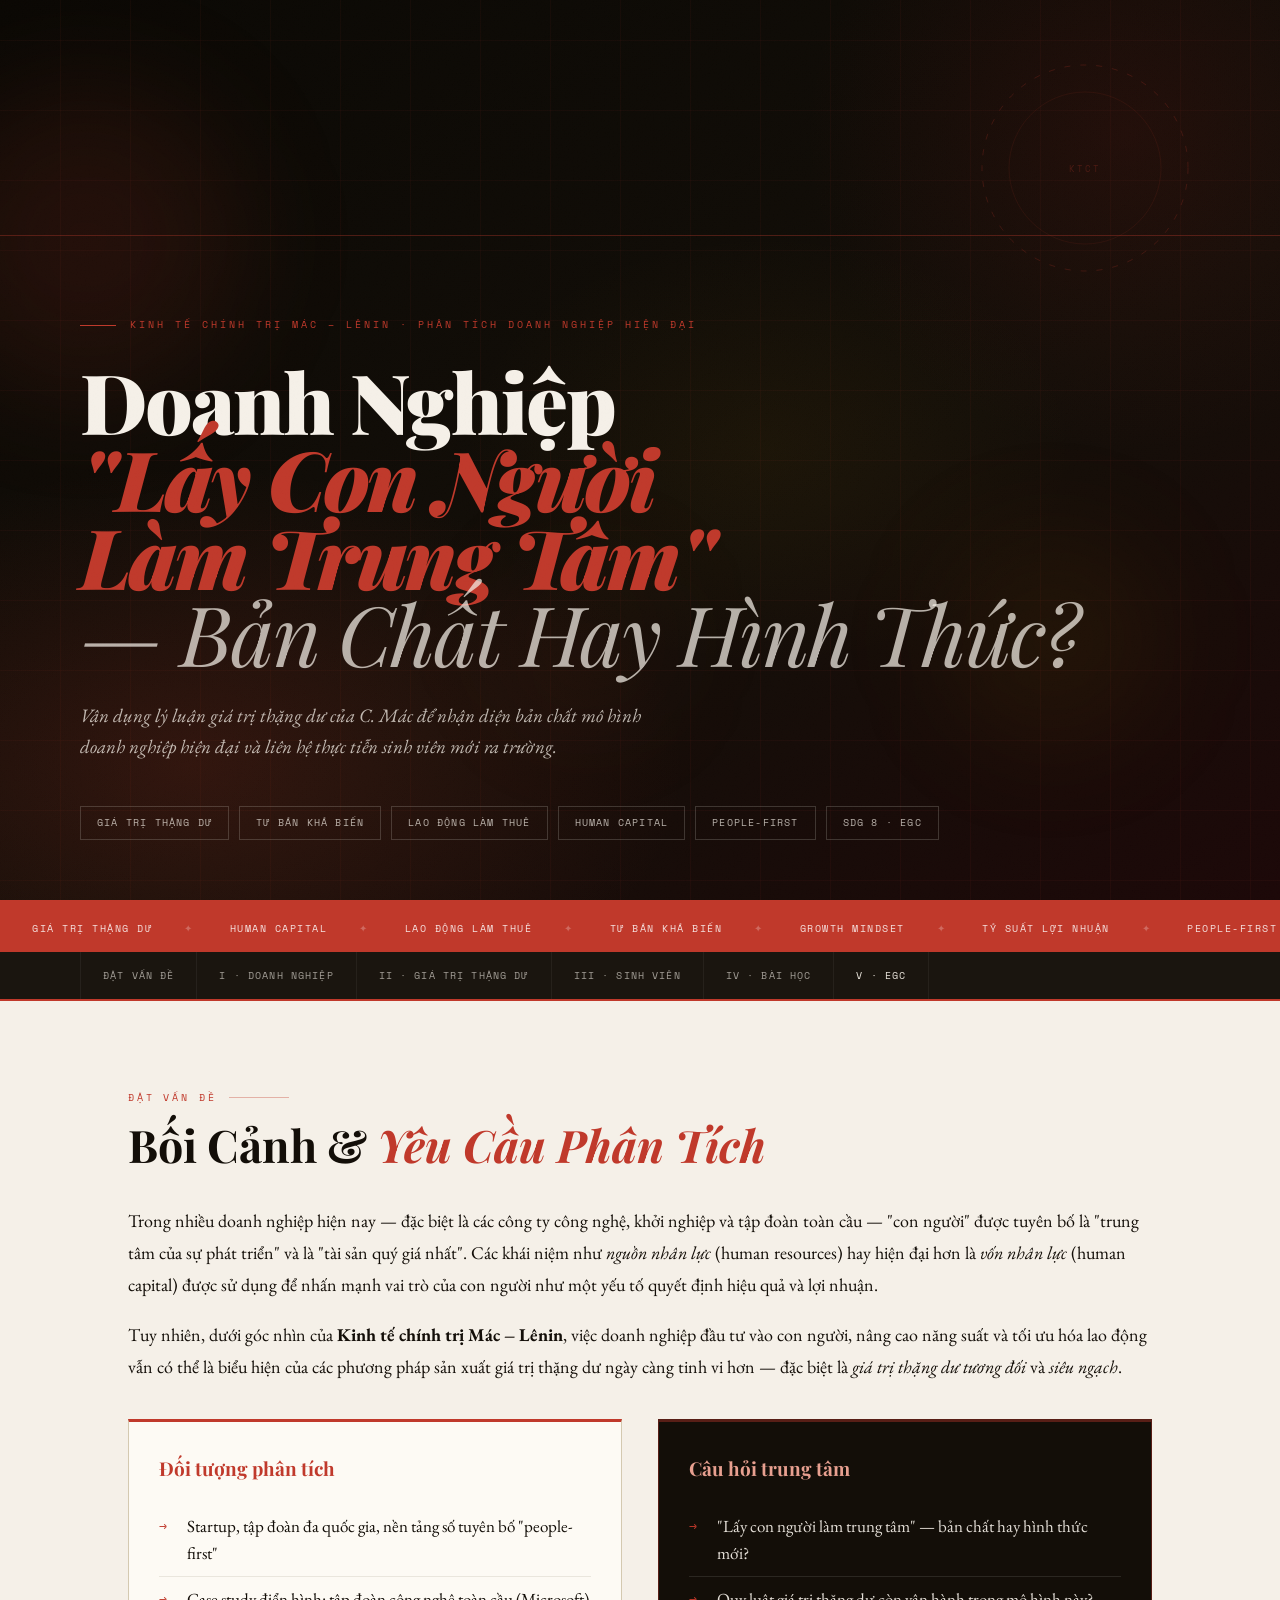
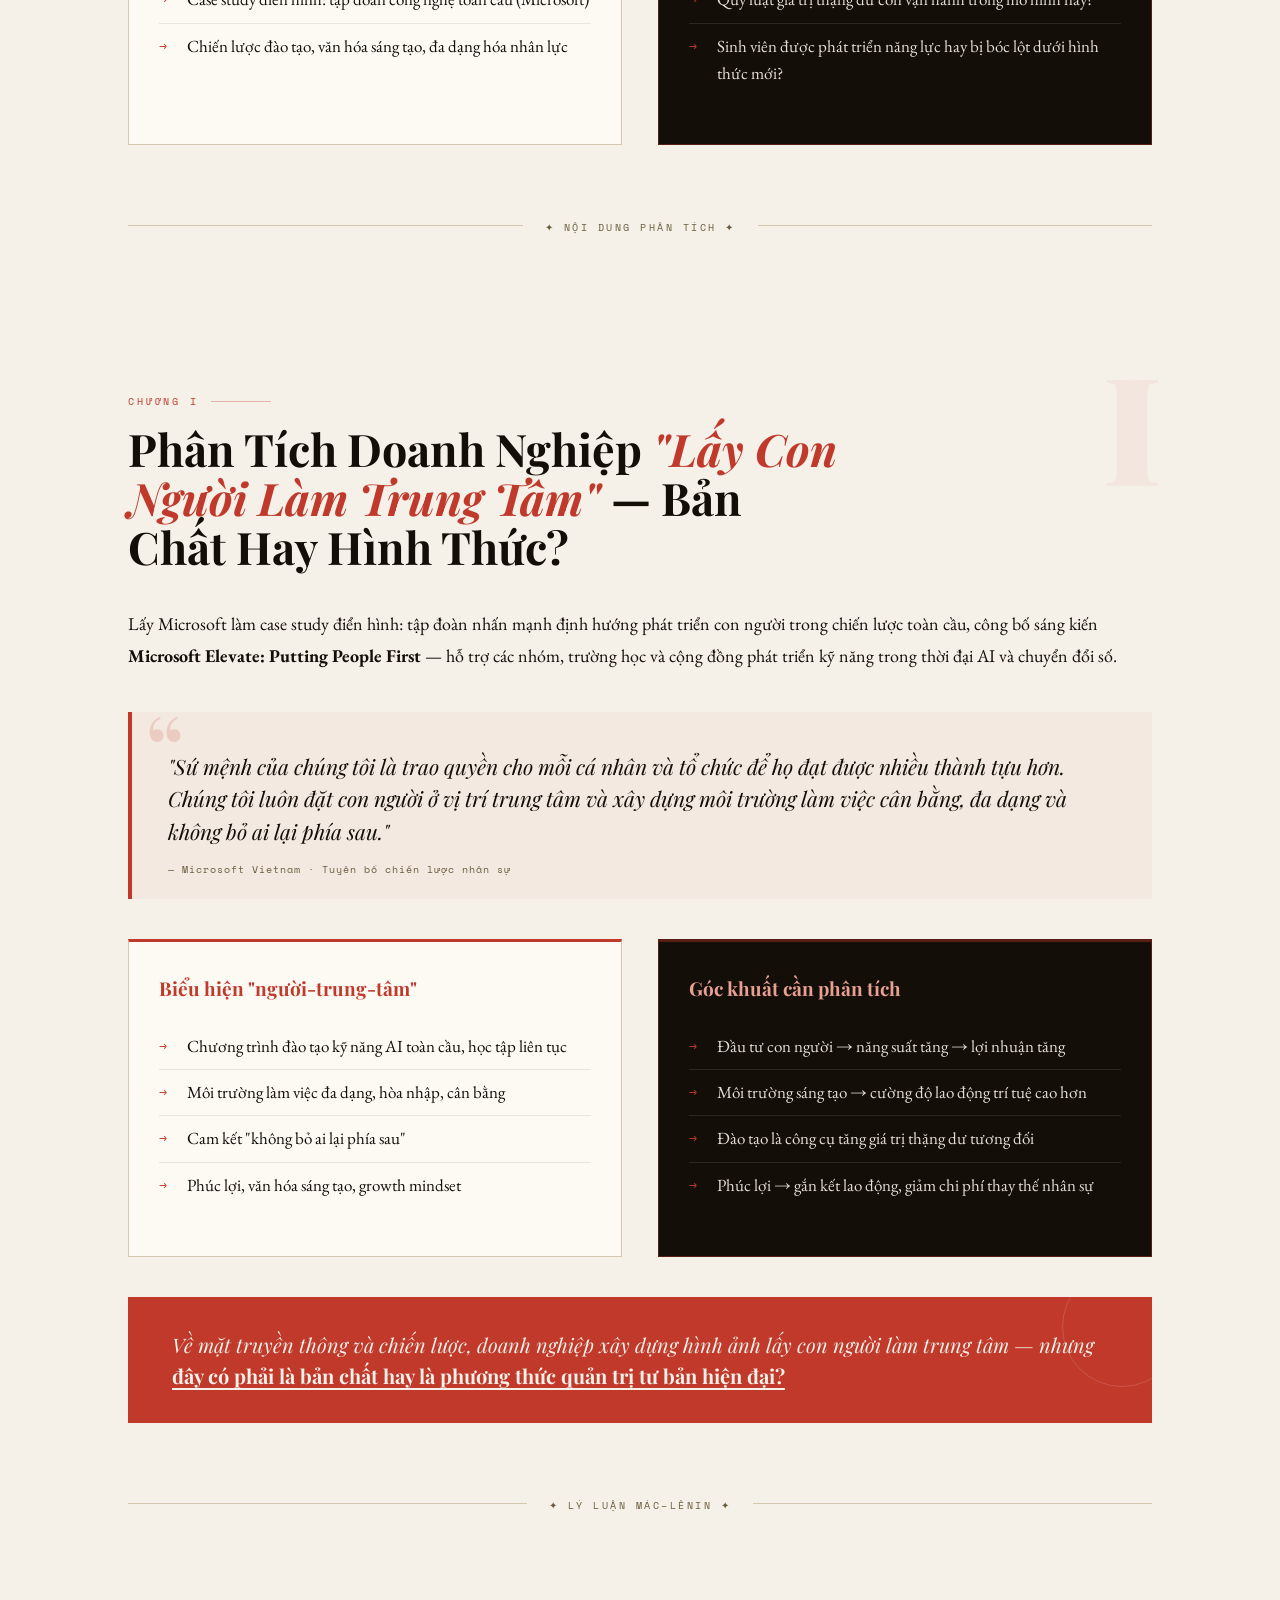
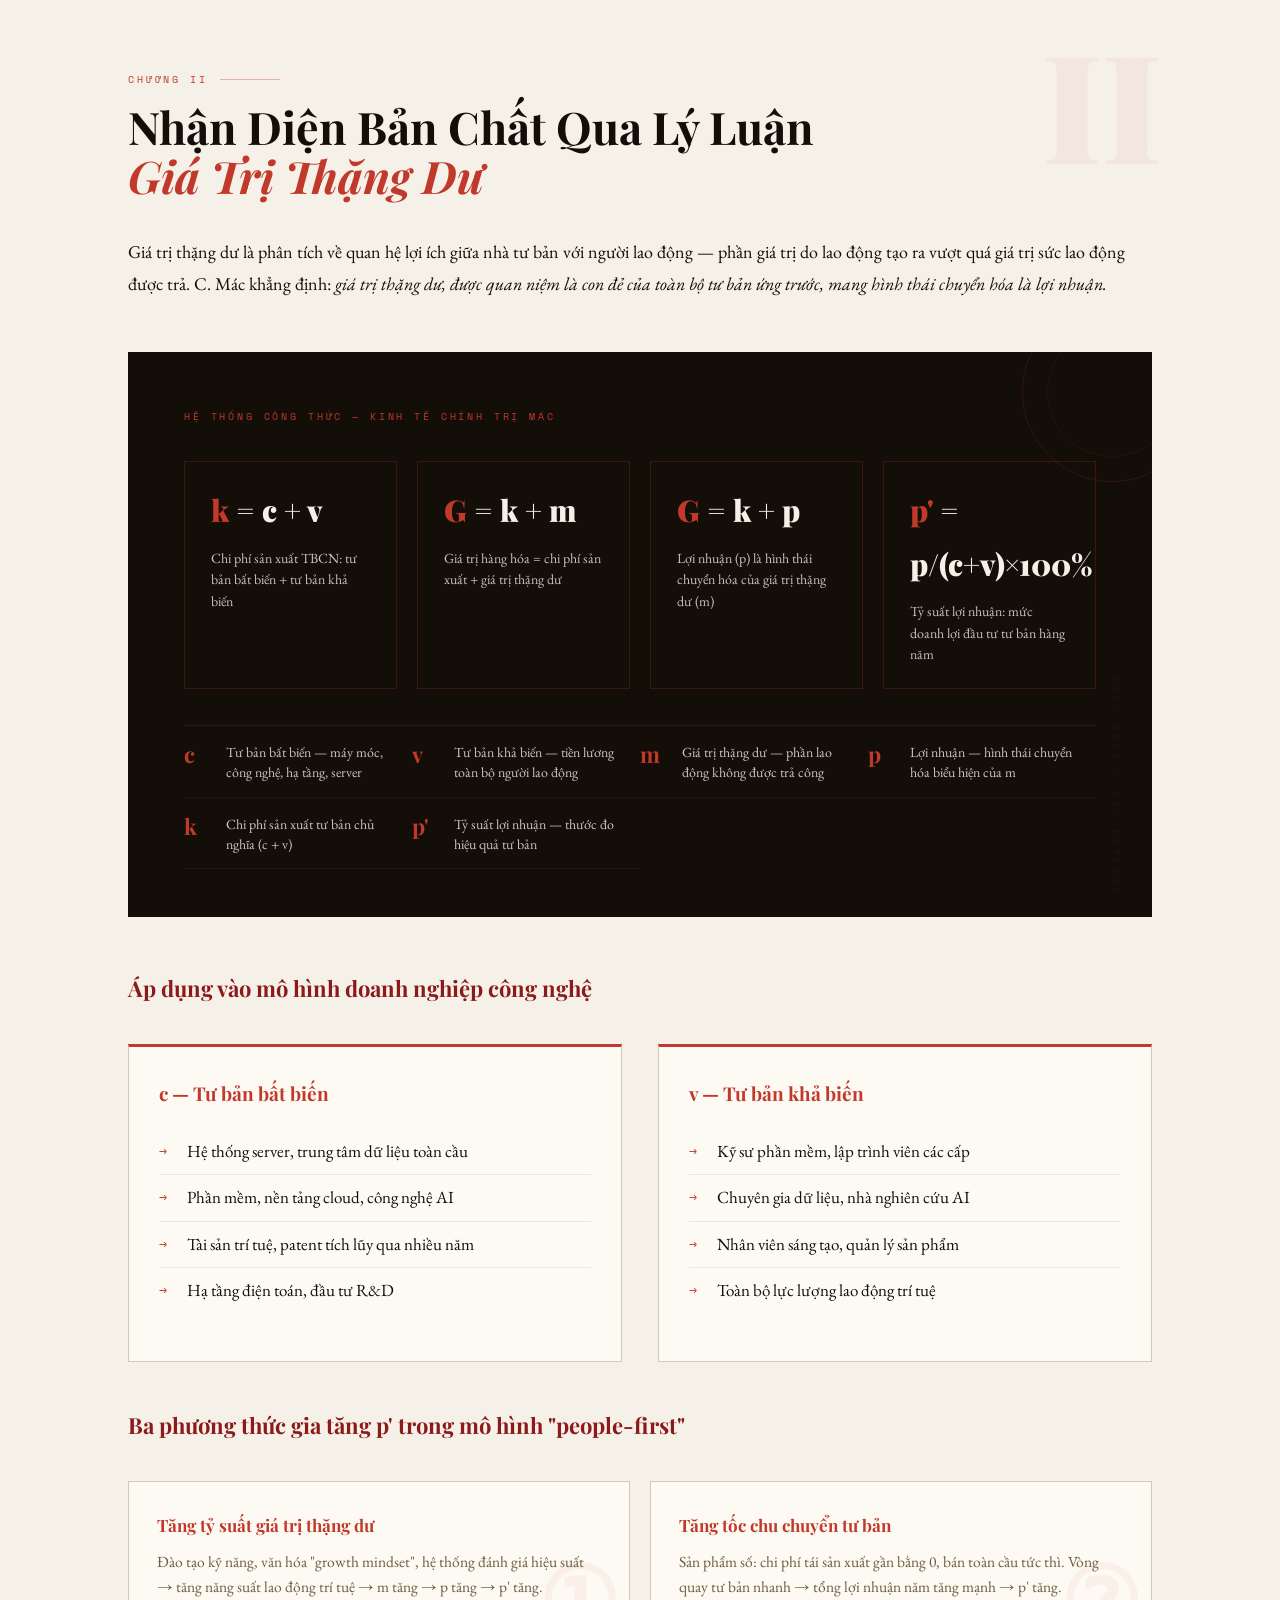
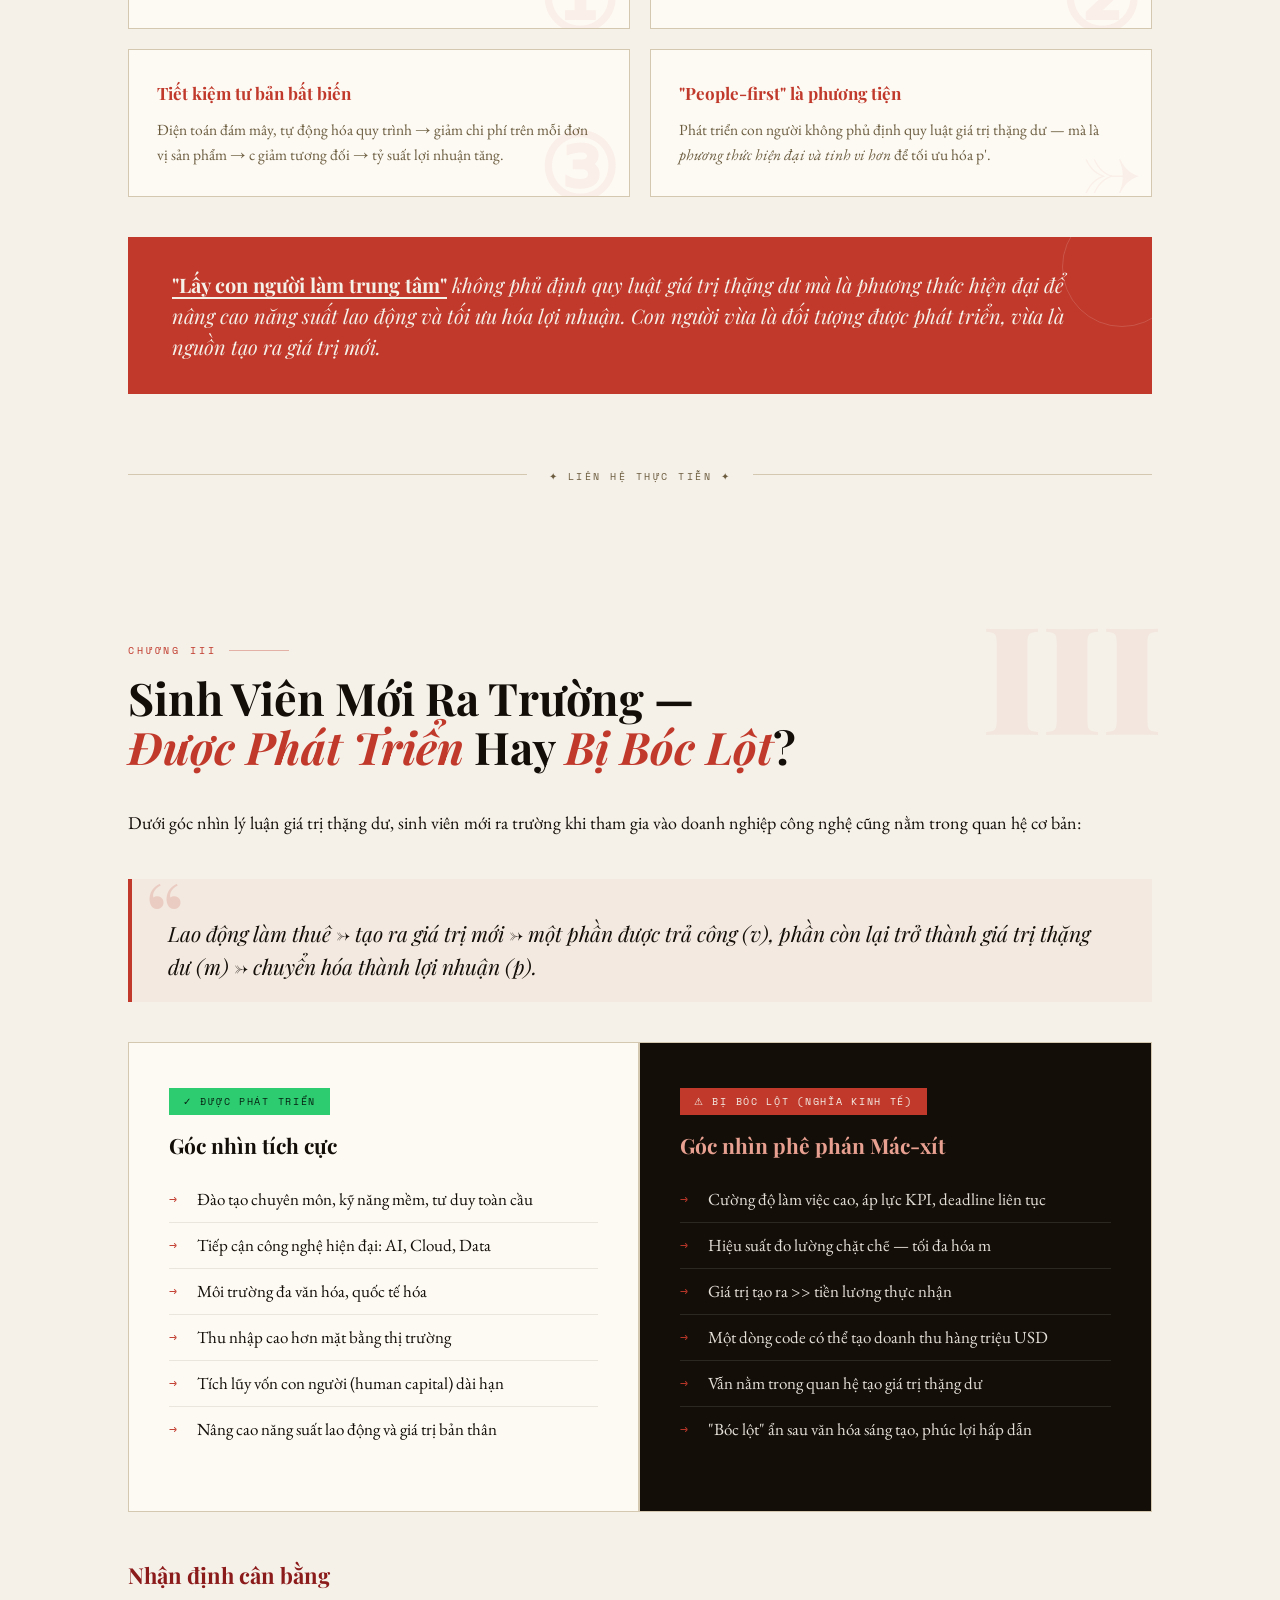
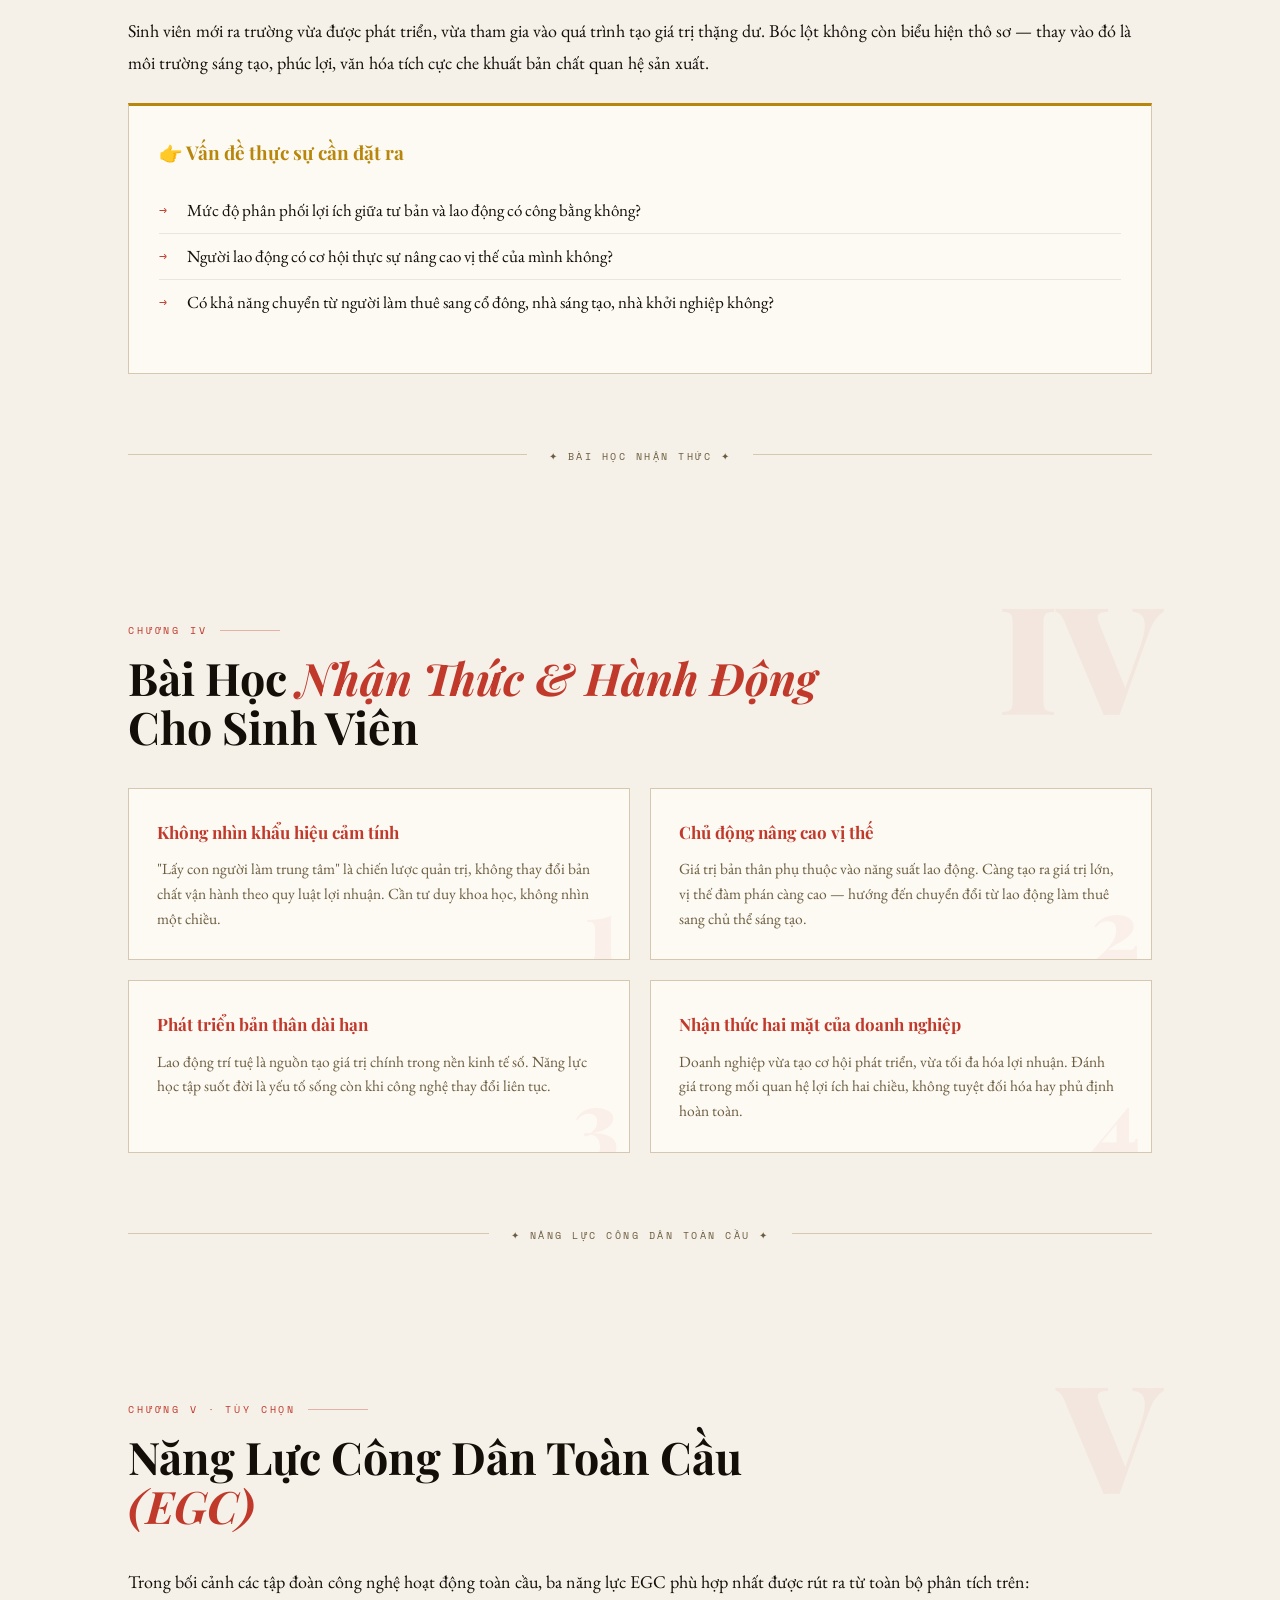
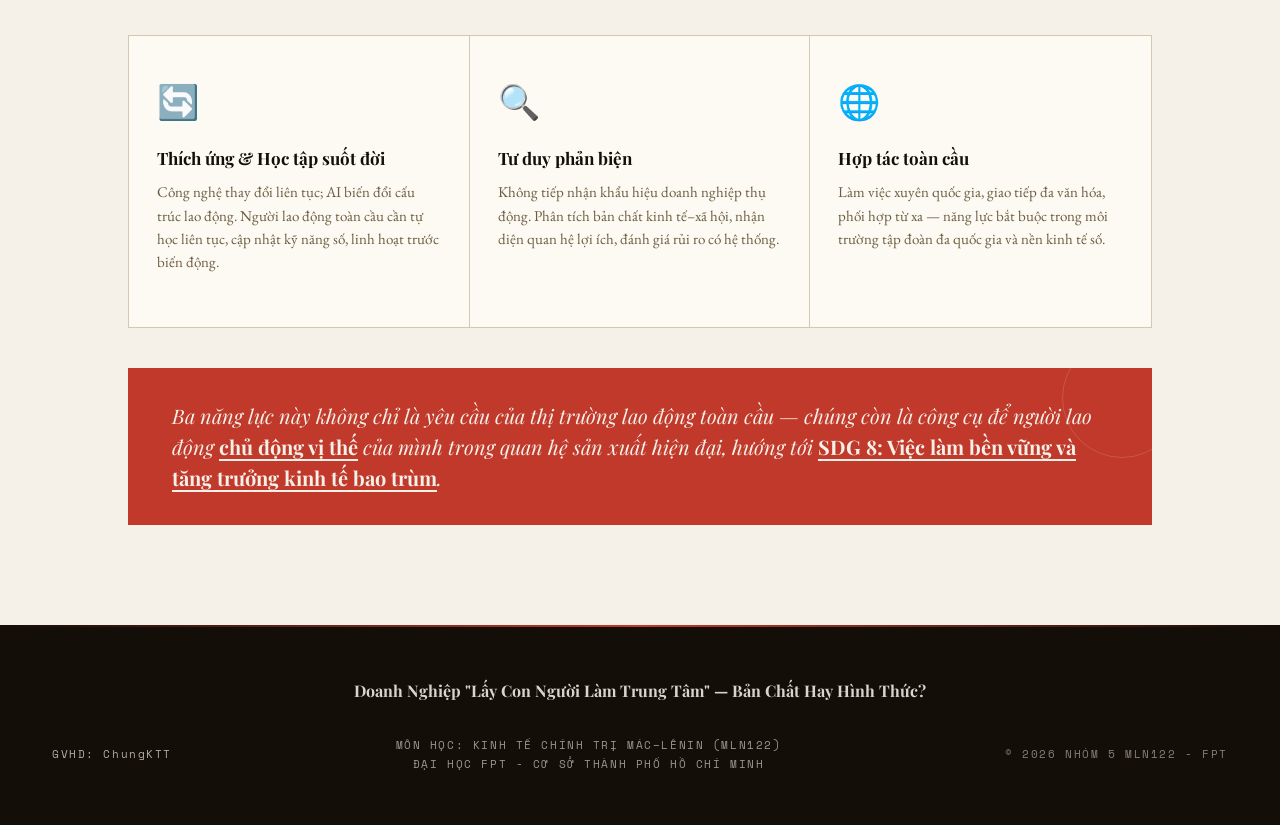
==== triet-hoc-ktct.html @ ab21f37e "Add files via upload" ====
﻿<!DOCTYPE html>
<html lang="vi">
<head>
<meta charset="UTF-8">
<meta name="viewport" content="width=device-width, initial-scale=1.0">
<title>Con Người Làm Trung Tâm — Kinh Tế Chính Trị Mác–Lênin</title>
<link href="https://fonts.googleapis.com/css2?family=Playfair+Display:ital,wght@0,400;0,700;0,900;1,400;1,700&family=EB+Garamond:ital,wght@0,400;0,500;0,600;1,400;1,500&family=Space+Mono:wght@400;700&display=swap" rel="stylesheet">
<link rel="stylesheet" href="triet-hoc-ktct.css">

</head>
<body>

<!-- HERO -->
<header class="hero">
  <div class="hero-bg"></div>
  <div class="hero-grid"></div>
  <div class="orb orb-1"></div>
  <div class="orb orb-2"></div>
  <div class="orb orb-3"></div>
  <div class="hero-ring">
    <svg viewBox="0 0 210 210" fill="none">
      <circle cx="105" cy="105" r="103" stroke="rgba(192,57,43,0.22)" stroke-width="1" stroke-dasharray="6 10"/>
      <circle cx="105" cy="105" r="76" stroke="rgba(192,57,43,0.1)" stroke-width="1"/>
      <text x="105" y="109" text-anchor="middle" fill="rgba(192,57,43,0.28)" font-family="Space Mono" font-size="9" letter-spacing="2">KTCT</text>
    </svg>
  </div>

  <div class="hero-content">
    <div class="hero-label">Kinh Tế Chính Trị Mác – Lênin · Phân Tích Doanh Nghiệp Hiện Đại</div>
    <h1 class="hero-title">
      Doanh Nghiệp<br>
      <span class="acc">"Lấy Con Người</span><br>
      <span class="acc">Làm Trung Tâm"</span><br>
      <span class="thin">— Bản Chất Hay Hình Thức?</span>
    </h1>
    <p class="hero-sub">Vận dụng lý luận giá trị thặng dư của C. Mác để nhận diện bản chất mô hình doanh nghiệp hiện đại và liên hệ thực tiễn sinh viên mới ra trường.</p>
    <div class="hero-tags">
      <span class="tag">Giá trị thặng dư</span>
      <span class="tag">Tư bản khả biến</span>
      <span class="tag">Lao động làm thuê</span>
      <span class="tag">Human Capital</span>
      <span class="tag">People-First</span>
      <span class="tag">SDG 8 · EGC</span>
    </div>
  </div>

</header>

<!-- TICKER -->
<div class="ticker" aria-hidden="true">
  <div class="ticker-inner">
    <span>Giá trị thặng dư</span><span class="sep">✦</span>
    <span>Human Capital</span><span class="sep">✦</span>
    <span>Lao động làm thuê</span><span class="sep">✦</span>
    <span>Tư bản khả biến</span><span class="sep">✦</span>
    <span>Growth Mindset</span><span class="sep">✦</span>
    <span>Tỷ suất lợi nhuận</span><span class="sep">✦</span>
    <span>People-First</span><span class="sep">✦</span>
    <span>Năng suất lao động</span><span class="sep">✦</span>
    <span>Giá trị thặng dư</span><span class="sep">✦</span>
    <span>Human Capital</span><span class="sep">✦</span>
    <span>Lao động làm thuê</span><span class="sep">✦</span>
    <span>Tư bản khả biến</span><span class="sep">✦</span>
    <span>Growth Mindset</span><span class="sep">✦</span>
    <span>Tỷ suất lợi nhuận</span><span class="sep">✦</span>
    <span>People-First</span><span class="sep">✦</span>
    <span>Năng suất lao động</span><span class="sep">✦</span>
  </div>
</div>

<!-- NAV -->
<nav class="nav">
  <a href="#intro">Đặt vấn đề</a>
  <a href="#ch1">I · Doanh nghiệp</a>
  <a href="#ch2">II · Giá trị thặng dư</a>
  <a href="#ch3">III · Sinh viên</a>
  <a href="#ch4">IV · Bài học</a>
  <a href="#ch5">V · EGC</a>
</nav>

<!-- BODY -->
<main class="page">

  <!-- ĐẶT VẤN ĐỀ -->
  <section class="chapter reveal" id="intro">
    <div class="ch-label">Đặt vấn đề</div>
    <h2 class="ch-title">Bối Cảnh & <em>Yêu Cầu Phân Tích</em></h2>

    <p>Trong nhiều doanh nghiệp hiện nay — đặc biệt là các công ty công nghệ, khởi nghiệp và tập đoàn toàn cầu — "con người" được tuyên bố là "trung tâm của sự phát triển" và là "tài sản quý giá nhất". Các khái niệm như <em>nguồn nhân lực</em> (human resources) hay hiện đại hơn là <em>vốn nhân lực</em> (human capital) được sử dụng để nhấn mạnh vai trò của con người như một yếu tố quyết định hiệu quả và lợi nhuận.</p>

    <p>Tuy nhiên, dưới góc nhìn của <strong>Kinh tế chính trị Mác – Lênin</strong>, việc doanh nghiệp đầu tư vào con người, nâng cao năng suất và tối ưu hóa lao động vẫn có thể là biểu hiện của các phương pháp sản xuất giá trị thặng dư ngày càng tinh vi hơn — đặc biệt là <em>giá trị thặng dư tương đối</em> và <em>siêu ngạch</em>.</p>

    <div class="two-col stagger reveal">
      <div class="card">
        <div class="card-title">Đối tượng phân tích</div>
        <ul class="sl">
          <li>Startup, tập đoàn đa quốc gia, nền tảng số tuyên bố "people-first"</li>
          <li>Case study điển hình: tập đoàn công nghệ toàn cầu (Microsoft)</li>
          <li>Chiến lược đào tạo, văn hóa sáng tạo, đa dạng hóa nhân lực</li>
        </ul>
      </div>
      <div class="card dark">
        <div class="card-title">Câu hỏi trung tâm</div>
        <ul class="sl">
          <li>"Lấy con người làm trung tâm" — bản chất hay hình thức mới?</li>
          <li>Quy luật giá trị thặng dư còn vận hành trong mô hình này?</li>
          <li>Sinh viên được phát triển năng lực hay bị bóc lột dưới hình thức mới?</li>
        </ul>
      </div>
    </div>
  </section>

  <div class="div reveal"><span>✦ NỘI DUNG PHÂN TÍCH ✦</span></div>

  <!-- CH I -->
  <section class="chapter reveal" id="ch1">
    <div class="ch-num">I</div>
    <div class="ch-label">Chương I</div>
    <h2 class="ch-title">Phân Tích Doanh Nghiệp <em>"Lấy Con Người Làm Trung Tâm"</em> — Bản Chất Hay Hình Thức?</h2>

    <p>Lấy Microsoft làm case study điển hình: tập đoàn nhấn mạnh định hướng phát triển con người trong chiến lược toàn cầu, công bố sáng kiến <strong>Microsoft Elevate: Putting People First</strong> — hỗ trợ các nhóm, trường học và cộng đồng phát triển kỹ năng trong thời đại AI và chuyển đổi số.</p>

    <div class="pq reveal">
      <p>"Sứ mệnh của chúng tôi là trao quyền cho mỗi cá nhân và tổ chức để họ đạt được nhiều thành tựu hơn. Chúng tôi luôn đặt con người ở vị trí trung tâm và xây dựng môi trường làm việc cân bằng, đa dạng và không bỏ ai lại phía sau."</p>
      <cite>— Microsoft Vietnam · Tuyên bố chiến lược nhân sự</cite>
    </div>

    <div class="two-col stagger reveal">
      <div class="card">
        <div class="card-title">Biểu hiện "người-trung-tâm"</div>
        <ul class="sl">
          <li>Chương trình đào tạo kỹ năng AI toàn cầu, học tập liên tục</li>
          <li>Môi trường làm việc đa dạng, hòa nhập, cân bằng</li>
          <li>Cam kết "không bỏ ai lại phía sau"</li>
          <li>Phúc lợi, văn hóa sáng tạo, growth mindset</li>
        </ul>
      </div>
      <div class="card dark">
        <div class="card-title">Góc khuất cần phân tích</div>
        <ul class="sl">
          <li>Đầu tư con người → năng suất tăng → lợi nhuận tăng</li>
          <li>Môi trường sáng tạo → cường độ lao động trí tuệ cao hơn</li>
          <li>Đào tạo là công cụ tăng giá trị thặng dư tương đối</li>
          <li>Phúc lợi → gắn kết lao động, giảm chi phí thay thế nhân sự</li>
        </ul>
      </div>
    </div>

    <div class="hl reveal">
      <p>Về mặt truyền thông và chiến lược, doanh nghiệp xây dựng hình ảnh lấy con người làm trung tâm — nhưng <strong>đây có phải là bản chất hay là phương thức quản trị tư bản hiện đại?</strong></p>
    </div>
  </section>

  <div class="div reveal"><span>✦ LÝ LUẬN MÁC–LÊNIN ✦</span></div>

  <!-- CH II -->
  <section class="chapter reveal" id="ch2">
    <div class="ch-num">II</div>
    <div class="ch-label">Chương II</div>
    <h2 class="ch-title">Nhận Diện Bản Chất Qua Lý Luận <em>Giá Trị Thặng Dư</em></h2>

    <p>Giá trị thặng dư là phân tích về quan hệ lợi ích giữa nhà tư bản với người lao động — phần giá trị do lao động tạo ra vượt quá giá trị sức lao động được trả. C. Mác khẳng định: <em>giá trị thặng dư, được quan niệm là con đẻ của toàn bộ tư bản ứng trước, mang hình thái chuyển hóa là lợi nhuận.</em></p>

    <div class="fz reveal">
      <div class="fz-wm">Karl Marx · Das Kapital</div>
      <div class="fz-lbl">Hệ thống công thức — Kinh tế chính trị Mác</div>
      <div class="fz-grid stagger">
        <div class="fc"><div class="fc-eq"><span>k</span> = c + v</div><div class="fc-desc">Chi phí sản xuất TBCN: tư bản bất biến + tư bản khả biến</div></div>
        <div class="fc"><div class="fc-eq"><span>G</span> = k + m</div><div class="fc-desc">Giá trị hàng hóa = chi phí sản xuất + giá trị thặng dư</div></div>
        <div class="fc"><div class="fc-eq"><span>G</span> = k + p</div><div class="fc-desc">Lợi nhuận (p) là hình thái chuyển hóa của giá trị thặng dư (m)</div></div>
        <div class="fc"><div class="fc-eq"><span>p'</span> = p/(c+v)×100%</div><div class="fc-desc">Tỷ suất lợi nhuận: mức doanh lợi đầu tư tư bản hàng năm</div></div>
      </div>
      <div class="fz-vars">
        <div class="fv"><span class="fv-s">c</span><span class="fv-t">Tư bản bất biến — máy móc, công nghệ, hạ tầng, server</span></div>
        <div class="fv"><span class="fv-s">v</span><span class="fv-t">Tư bản khả biến — tiền lương toàn bộ người lao động</span></div>
        <div class="fv"><span class="fv-s">m</span><span class="fv-t">Giá trị thặng dư — phần lao động không được trả công</span></div>
        <div class="fv"><span class="fv-s">p</span><span class="fv-t">Lợi nhuận — hình thái chuyển hóa biểu hiện của m</span></div>
        <div class="fv"><span class="fv-s">k</span><span class="fv-t">Chi phí sản xuất tư bản chủ nghĩa (c + v)</span></div>
        <div class="fv"><span class="fv-s">p'</span><span class="fv-t">Tỷ suất lợi nhuận — thước đo hiệu quả tư bản</span></div>
      </div>
    </div>

    <h3 class="sub3">Áp dụng vào mô hình doanh nghiệp công nghệ</h3>
    <div class="two-col stagger reveal">
      <div class="card">
        <div class="card-title">c — Tư bản bất biến</div>
        <ul class="sl">
          <li>Hệ thống server, trung tâm dữ liệu toàn cầu</li>
          <li>Phần mềm, nền tảng cloud, công nghệ AI</li>
          <li>Tài sản trí tuệ, patent tích lũy qua nhiều năm</li>
          <li>Hạ tầng điện toán, đầu tư R&D</li>
        </ul>
      </div>
      <div class="card">
        <div class="card-title">v — Tư bản khả biến</div>
        <ul class="sl">
          <li>Kỹ sư phần mềm, lập trình viên các cấp</li>
          <li>Chuyên gia dữ liệu, nhà nghiên cứu AI</li>
          <li>Nhân viên sáng tạo, quản lý sản phẩm</li>
          <li>Toàn bộ lực lượng lao động trí tuệ</li>
        </ul>
      </div>
    </div>

    <h3 class="sub3">Ba phương thức gia tăng p' trong mô hình "people-first"</h3>
    <div class="cg stagger reveal">
      <div class="cc" data-n="①">
        <h4>Tăng tỷ suất giá trị thặng dư</h4>
        <p>Đào tạo kỹ năng, văn hóa "growth mindset", hệ thống đánh giá hiệu suất → tăng năng suất lao động trí tuệ → m tăng → p tăng → p' tăng.</p>
      </div>
      <div class="cc" data-n="②">
        <h4>Tăng tốc chu chuyển tư bản</h4>
        <p>Sản phẩm số: chi phí tái sản xuất gần bằng 0, bán toàn cầu tức thì. Vòng quay tư bản nhanh → tổng lợi nhuận năm tăng mạnh → p' tăng.</p>
      </div>
      <div class="cc" data-n="③">
        <h4>Tiết kiệm tư bản bất biến</h4>
        <p>Điện toán đám mây, tự động hóa quy trình → giảm chi phí trên mỗi đơn vị sản phẩm → c giảm tương đối → tỷ suất lợi nhuận tăng.</p>
      </div>
      <div class="cc" data-n="→">
        <h4>"People-first" là phương tiện</h4>
        <p>Phát triển con người không phủ định quy luật giá trị thặng dư — mà là <em>phương thức hiện đại và tinh vi hơn</em> để tối ưu hóa p'.</p>
      </div>
    </div>

    <div class="hl reveal">
      <p><strong>"Lấy con người làm trung tâm"</strong> không phủ định quy luật giá trị thặng dư mà là phương thức hiện đại để nâng cao năng suất lao động và tối ưu hóa lợi nhuận. Con người vừa là đối tượng được phát triển, vừa là nguồn tạo ra giá trị mới.</p>
    </div>
  </section>

  <div class="div reveal"><span>✦ LIÊN HỆ THỰC TIỄN ✦</span></div>

  <!-- CH III -->
  <section class="chapter reveal" id="ch3">
    <div class="ch-num">III</div>
    <div class="ch-label">Chương III</div>
    <h2 class="ch-title">Sinh Viên Mới Ra Trường —<br><em>Được Phát Triển</em> Hay <em>Bị Bóc Lột</em>?</h2>

    <p>Dưới góc nhìn lý luận giá trị thặng dư, sinh viên mới ra trường khi tham gia vào doanh nghiệp công nghệ cũng nằm trong quan hệ cơ bản:</p>

    <div class="pq reveal">
      <p>Lao động làm thuê → tạo ra giá trị mới → một phần được trả công (v), phần còn lại trở thành giá trị thặng dư (m) → chuyển hóa thành lợi nhuận (p).</p>
    </div>

    <div class="vs reveal">
      <div class="vs-s pos">
        <span class="vs-tag">✓ Được phát triển</span>
        <h3>Góc nhìn tích cực</h3>
        <ul class="sl">
          <li>Đào tạo chuyên môn, kỹ năng mềm, tư duy toàn cầu</li>
          <li>Tiếp cận công nghệ hiện đại: AI, Cloud, Data</li>
          <li>Môi trường đa văn hóa, quốc tế hóa</li>
          <li>Thu nhập cao hơn mặt bằng thị trường</li>
          <li>Tích lũy vốn con người (human capital) dài hạn</li>
          <li>Nâng cao năng suất lao động và giá trị bản thân</li>
        </ul>
      </div>
      <div class="vs-s neg">
        <span class="vs-tag">⚠ Bị bóc lột (nghĩa kinh tế)</span>
        <h3>Góc nhìn phê phán Mác-xít</h3>
        <ul class="sl">
          <li>Cường độ làm việc cao, áp lực KPI, deadline liên tục</li>
          <li>Hiệu suất đo lường chặt chẽ — tối đa hóa m</li>
          <li>Giá trị tạo ra >> tiền lương thực nhận</li>
          <li>Một dòng code có thể tạo doanh thu hàng triệu USD</li>
          <li>Vẫn nằm trong quan hệ tạo giá trị thặng dư</li>
          <li>"Bóc lột" ẩn sau văn hóa sáng tạo, phúc lợi hấp dẫn</li>
        </ul>
      </div>
    </div>

    <h3 class="sub3">Nhận định cân bằng</h3>
    <p>Sinh viên mới ra trường vừa được phát triển, vừa tham gia vào quá trình tạo giá trị thặng dư. Bóc lột không còn biểu hiện thô sơ — thay vào đó là môi trường sáng tạo, phúc lợi, văn hóa tích cực che khuất bản chất quan hệ sản xuất.</p>

    <div class="card reveal" style="border-top-color:var(--gold); margin-top:24px">
      <div class="card-title" style="color:var(--gold)">👉 Vấn đề thực sự cần đặt ra</div>
      <ul class="sl">
        <li>Mức độ phân phối lợi ích giữa tư bản và lao động có công bằng không?</li>
        <li>Người lao động có cơ hội thực sự nâng cao vị thế của mình không?</li>
        <li>Có khả năng chuyển từ người làm thuê sang cổ đông, nhà sáng tạo, nhà khởi nghiệp không?</li>
      </ul>
    </div>
  </section>

  <div class="div reveal"><span>✦ BÀI HỌC NHẬN THỨC ✦</span></div>

  <!-- CH IV -->
  <section class="chapter reveal" id="ch4">
    <div class="ch-num">IV</div>
    <div class="ch-label">Chương IV</div>
    <h2 class="ch-title">Bài Học <em>Nhận Thức & Hành Động</em> Cho Sinh Viên</h2>

    <div class="cg stagger reveal">
      <div class="cc" data-n="1">
        <h4>Không nhìn khẩu hiệu cảm tính</h4>
        <p>"Lấy con người làm trung tâm" là chiến lược quản trị, không thay đổi bản chất vận hành theo quy luật lợi nhuận. Cần tư duy khoa học, không nhìn một chiều.</p>
      </div>
      <div class="cc" data-n="2">
        <h4>Chủ động nâng cao vị thế</h4>
        <p>Giá trị bản thân phụ thuộc vào năng suất lao động. Càng tạo ra giá trị lớn, vị thế đàm phán càng cao — hướng đến chuyển đổi từ lao động làm thuê sang chủ thể sáng tạo.</p>
      </div>
      <div class="cc" data-n="3">
        <h4>Phát triển bản thân dài hạn</h4>
        <p>Lao động trí tuệ là nguồn tạo giá trị chính trong nền kinh tế số. Năng lực học tập suốt đời là yếu tố sống còn khi công nghệ thay đổi liên tục.</p>
      </div>
      <div class="cc" data-n="4">
        <h4>Nhận thức hai mặt của doanh nghiệp</h4>
        <p>Doanh nghiệp vừa tạo cơ hội phát triển, vừa tối đa hóa lợi nhuận. Đánh giá trong mối quan hệ lợi ích hai chiều, không tuyệt đối hóa hay phủ định hoàn toàn.</p>
      </div>
    </div>
  </section>

  <div class="div reveal"><span>✦ NĂNG LỰC CÔNG DÂN TOÀN CẦU ✦</span></div>

  <!-- CH V -->
  <section class="chapter reveal" id="ch5">
    <div class="ch-num">V</div>
    <div class="ch-label">Chương V · Tùy chọn</div>
    <h2 class="ch-title">Năng Lực Công Dân Toàn Cầu <em>(EGC)</em></h2>

    <p>Trong bối cảnh các tập đoàn công nghệ hoạt động toàn cầu, ba năng lực EGC phù hợp nhất được rút ra từ toàn bộ phân tích trên:</p>

    <div class="cr stagger reveal">
      <div class="ci">
        <span class="ci-icon">🔄</span>
        <div class="ci-title">Thích ứng &amp; Học tập suốt đời</div>
        <p class="ci-body">Công nghệ thay đổi liên tục; AI biến đổi cấu trúc lao động. Người lao động toàn cầu cần tự học liên tục, cập nhật kỹ năng số, linh hoạt trước biến động.</p>
      </div>
      <div class="ci">
        <span class="ci-icon">🔍</span>
        <div class="ci-title">Tư duy phản biện</div>
        <p class="ci-body">Không tiếp nhận khẩu hiệu doanh nghiệp thụ động. Phân tích bản chất kinh tế–xã hội, nhận diện quan hệ lợi ích, đánh giá rủi ro có hệ thống.</p>
      </div>
      <div class="ci">
        <span class="ci-icon">🌐</span>
        <div class="ci-title">Hợp tác toàn cầu</div>
        <p class="ci-body">Làm việc xuyên quốc gia, giao tiếp đa văn hóa, phối hợp từ xa — năng lực bắt buộc trong môi trường tập đoàn đa quốc gia và nền kinh tế số.</p>
      </div>
    </div>

    <div class="hl reveal">
      <p>Ba năng lực này không chỉ là yêu cầu của thị trường lao động toàn cầu — chúng còn là công cụ để người lao động <strong>chủ động vị thế</strong> của mình trong quan hệ sản xuất hiện đại, hướng tới <strong>SDG 8: Việc làm bền vững và tăng trưởng kinh tế bao trùm</strong>.</p>
    </div>
  </section>

</main>

<footer>
  <strong>Doanh Nghiệp "Lấy Con Người Làm Trung Tâm" — Bản Chất Hay Hình Thức?</strong>
  <div class="footer-copyright">
    <div class="instructor">
      GVHD: ChungKTT</div>
    <div class="course">
      MÔN HỌC: KINH TẾ CHÍNH TRỊ MÁC–LÊNIN (MLN122)<br>
      ĐẠI HỌC FPT - CƠ SỞ THÀNH PHỐ HỒ CHÍ MINH
    </div>
    <div class="copyright">© 2026 NHÓM 5 MLN122 - FPT</div>
  </div>
</footer>

<script src="triet-hoc-ktct.js"></script>
</body>
</html>
---- triet-hoc-ktct.css ----
:root {
  --red: #C0392B;
  --dark-red: #8B1A1A;
  --black: #130E08;
  --cream: #F5F0E8;
  --warm-white: #FDFAF4;
  --gold: #B8860B;
  --mid: #6B5C3E;
  --light-mid: #D4C9B0;
}

*, *::before, *::after { box-sizing: border-box; margin: 0; padding: 0; }
html { scroll-behavior: smooth; }

body {
  background: var(--cream);
  color: var(--black);
  font-family: 'EB Garamond', Georgia, serif;
  font-size: 18px;
  line-height: 1.78;
  overflow-x: hidden;
}

body::after {
  content: '';
  position: fixed; inset: 0;
  pointer-events: none; z-index: 9998;
  background-image: url("data:image/svg+xml,%3Csvg xmlns='http://www.w3.org/2000/svg' width='300' height='300'%3E%3Cfilter id='n'%3E%3CfeTurbulence type='fractalNoise' baseFrequency='0.75' numOctaves='4' stitchTiles='stitch'/%3E%3C/filter%3E%3Crect width='300' height='300' filter='url(%23n)' opacity='0.03'/%3E%3C/svg%3E");
  opacity: 0.5;
}

/* ══ HERO ══ */
.hero {
  min-height: 100vh;
  background: var(--black);
  position: relative;
  overflow: hidden;
  display: flex;
  flex-direction: column;
  justify-content: flex-end;
}

.hero-bg {
  position: absolute; inset: 0;
  background:
    radial-gradient(ellipse 70% 60% at 15% 85%, rgba(192,57,43,0.18) 0%, transparent 55%),
    radial-gradient(ellipse 50% 70% at 88% 15%, rgba(139,26,26,0.14) 0%, transparent 50%),
    radial-gradient(ellipse 40% 40% at 60% 50%, rgba(184,134,11,0.06) 0%, transparent 60%),
    linear-gradient(150deg, #0A0804 0%, #130E08 60%, #1C0808 100%);
  animation: bgPulse 8s ease-in-out infinite alternate;
}
@keyframes bgPulse { 0%{opacity:1} 100%{opacity:0.85} }

.hero-grid {
  position: absolute;
  inset: -50%; width: 200%; height: 200%;
  background-image:
    linear-gradient(rgba(192,57,43,0.055) 1px, transparent 1px),
    linear-gradient(90deg, rgba(192,57,43,0.055) 1px, transparent 1px);
  background-size: 70px 70px;
  animation: gridDrift 22s linear infinite;
}
@keyframes gridDrift { 0%{transform:translate(0,0)} 100%{transform:translate(70px,70px)} }

.orb {
  position: absolute; border-radius: 50%;
  filter: blur(60px);
  animation: orbFloat linear infinite;
  pointer-events: none;
}
.orb-1 { width:300px;height:300px; background:rgba(192,57,43,0.12); top:10%;left:-5%; animation-duration:18s; }
.orb-2 { width:200px;height:200px; background:rgba(184,134,11,0.08); top:60%;right:10%; animation-duration:14s; animation-delay:-6s; }
.orb-3 { width:150px;height:150px; background:rgba(192,57,43,0.07); bottom:20%;left:40%; animation-duration:22s; animation-delay:-10s; }
@keyframes orbFloat {
  0%{transform:translateY(0)translateX(0)} 25%{transform:translateY(-30px)translateX(15px)}
  50%{transform:translateY(-10px)translateX(30px)} 75%{transform:translateY(-40px)translateX(10px)}
  100%{transform:translateY(0)translateX(0)}
}

.hero-ring {
  position: absolute; top: 7%; right: 7%;
  width: 210px; height: 210px; pointer-events: none;
}
.hero-ring svg { width:100%; height:100%; animation: ringRot 30s linear infinite; }
@keyframes ringRot { from{transform:rotate(0deg)} to{transform:rotate(360deg)} }

.hero-content {
  position: relative; z-index: 2;
  padding: 80px 80px 60px;
  border-top: 1px solid rgba(192,57,43,0.35);
}

.hero-label {
  font-family: 'Space Mono', monospace;
  font-size: 10px; letter-spacing: 0.3em; text-transform: uppercase;
  color: var(--red); margin-bottom: 28px;
  display: flex; align-items: center; gap: 14px;
  opacity: 0; animation: slideUp 0.7s ease forwards 0.3s;
}
.hero-label::before { content:''; width:36px; height:1px; background:var(--red); }

.hero-title {
  font-family: 'Playfair Display', serif;
  font-size: clamp(44px, 6.5vw, 90px);
  font-weight: 900; line-height: 0.93;
  letter-spacing: -0.025em; color: var(--cream);
  margin-bottom: 28px;
  opacity: 0; animation: slideUp 0.9s ease forwards 0.5s;
}
.hero-title .acc { color: var(--red); font-style: italic; }
.hero-title .thin { font-weight: 400; font-style: italic; color: rgba(245,240,232,0.72); }

.hero-sub {
  font-family: 'EB Garamond', serif; font-size: 19px; font-style: italic;
  color: rgba(245,240,232,0.75); max-width: 580px; line-height: 1.65; margin-bottom: 44px;
  opacity: 0; animation: slideUp 0.9s ease forwards 0.7s;
}

.hero-tags {
  display: flex; flex-wrap: wrap; gap: 10px;
  opacity: 0; animation: slideUp 0.9s ease forwards 0.9s;
}
.tag {
  font-family: 'Space Mono', monospace; font-size: 10px; letter-spacing: 0.12em;
  text-transform: uppercase; color: rgba(245,240,232,0.72);
  border: 1px solid rgba(245,240,232,0.18); padding: 7px 16px;
  transition: border-color 0.3s, color 0.3s;
}
.tag:hover { border-color: var(--red); color: var(--red); }

.scroll-hint {
  position: absolute; bottom: 26px; left: 50%; transform: translateX(-50%);
  display: flex; flex-direction: column; align-items: center; gap: 8px;
  opacity: 0; animation: fadeIn 1s ease forwards 1.5s;
}
.scroll-hint span { font-family:'Space Mono',monospace; font-size:9px; letter-spacing:0.25em; color:rgba(245,240,232,0.5); text-transform:uppercase; }
.scroll-arrow { width:1px; height:40px; background:linear-gradient(to bottom, rgba(192,57,43,0.6), transparent); animation:scrollBob 2s ease-in-out infinite; }
@keyframes scrollBob { 0%,100%{transform:scaleY(1);opacity:0.6} 50%{transform:scaleY(1.3);opacity:1} }

@keyframes slideUp { from{opacity:0;transform:translateY(28px)} to{opacity:1;transform:translateY(0)} }
@keyframes fadeIn  { from{opacity:0} to{opacity:1} }

/* ══ TICKER ══ */
.ticker { background:var(--red); overflow:hidden; white-space:nowrap; padding:10px 0; }
.ticker-inner { display:inline-block; animation:tick 28s linear infinite; }
.ticker-inner span { font-family:'Space Mono',monospace; font-size:10px; letter-spacing:0.15em; text-transform:uppercase; color:rgba(255,255,255,0.85); padding:0 32px; }
.ticker-inner span.sep { color:rgba(255,255,255,0.25); padding:0; }
@keyframes tick { 0%{transform:translateX(0)} 100%{transform:translateX(-50%)} }

/* ══ NAV ══ */
.nav {
  background:rgba(19,14,8,0.97); backdrop-filter:blur(12px);
  border-bottom:2px solid var(--red);
  position:sticky; top:0; z-index:200;
  padding:0 80px; display:flex; align-items:center; overflow-x:auto;
}
.nav a {
  font-family:'Space Mono',monospace; font-size:9.5px; letter-spacing:0.12em; text-transform:uppercase;
  color:rgba(245,240,232,0.62); text-decoration:none;
  padding:15px 22px; border-right:1px solid rgba(255,255,255,0.05);
  white-space:nowrap; transition:color 0.25s, background 0.25s;
  position:relative;
}
.nav a::after { content:''; position:absolute; bottom:0;left:0;right:0; height:2px; background:var(--red); transform:scaleX(0); transition:transform 0.25s; }
.nav a:hover { color:var(--cream); background:rgba(192,57,43,0.06); }
.nav a:hover::after { transform:scaleX(1); }
.nav a:first-child { border-left:1px solid rgba(255,255,255,0.05); }

/* ══ PAGE ══ */
.page { max-width:1120px; margin:0 auto; padding:0 48px; }

/* ══ CHAPTER ══ */
.chapter { padding:88px 0 0; position:relative; }
.chapter + .chapter { border-top:1px solid var(--light-mid); margin-top:80px; }

.ch-num {
  font-family:'Playfair Display',serif; font-size:150px; font-weight:900;
  color:rgba(192,57,43,0.05); position:absolute; top:44px; right:-10px;
  line-height:1; user-select:none; pointer-events:none;
}
.ch-label {
  font-family:'Space Mono',monospace; font-size:9.5px; letter-spacing:0.3em;
  text-transform:uppercase; color:var(--red); margin-bottom:14px;
  display:flex; align-items:center; gap:12px;
}
.ch-label::after { content:''; width:60px; height:1px; background:var(--red); opacity:0.35; }
.ch-title {
  font-family:'Playfair Display',serif;
  font-size:clamp(26px, 3.5vw, 46px); font-weight:700; line-height:1.1;
  margin-bottom:36px; max-width:720px;
}
.ch-title em { color:var(--red); font-style:italic; }

/* ══ REVEAL ══ */
.reveal { opacity:0; transform:translateY(28px); transition:opacity 0.75s ease, transform 0.75s ease; }
.reveal.visible { opacity:1; transform:none; }

.stagger > * { opacity:0; transform:translateY(18px); transition:opacity 0.6s ease, transform 0.6s ease; }
.stagger.visible > *:nth-child(1){opacity:1;transform:none;transition-delay:0s}
.stagger.visible > *:nth-child(2){opacity:1;transform:none;transition-delay:0.1s}
.stagger.visible > *:nth-child(3){opacity:1;transform:none;transition-delay:0.2s}
.stagger.visible > *:nth-child(4){opacity:1;transform:none;transition-delay:0.3s}
.stagger.visible > *:nth-child(5){opacity:1;transform:none;transition-delay:0.4s}
.stagger.visible > *:nth-child(6){opacity:1;transform:none;transition-delay:0.5s}

/* ══ PULL QUOTE ══ */
.pq {
  border-left:4px solid var(--red); padding:20px 36px;
  margin:40px 0; background:rgba(192,57,43,0.04); position:relative; overflow:hidden;
  transition:transform 0.3s ease, box-shadow 0.3s ease;
}
.pq:hover { transform:translateY(-4px); box-shadow:0 12px 36px rgba(0,0,0,0.08); }
.pq::before {
  content:'\201C'; font-family:'Playfair Display',serif; font-size:100px;
  color:var(--red); opacity:0.16; position:absolute; top:-14px; left:12px; line-height:1; pointer-events:none;
}
.pq p { font-family:'Playfair Display',serif; font-size:21px; font-style:italic; line-height:1.55; margin:0; padding-top:18px; }
.pq cite { display:block; font-family:'Space Mono',monospace; font-size:10px; color:var(--mid); letter-spacing:0.1em; margin-top:14px; font-style:normal; }

/* ══ TWO COL ══ */
.two-col { display:grid; grid-template-columns:1fr 1fr; gap:36px; margin:36px 0; }

.card {
  background:var(--warm-white); border:1px solid var(--light-mid); border-top:3px solid var(--red);
  padding:30px; transition:transform 0.3s ease, box-shadow 0.3s ease;
}
.card:hover { transform:translateY(-5px); box-shadow:0 14px 40px rgba(0,0,0,0.1); }
.card.dark { background:var(--black); color:var(--cream); border-color:rgba(192,57,43,0.4); }
.card-title { font-family:'Playfair Display',serif; font-size:19px; font-weight:700; color:var(--red); margin-bottom:14px; }
.card.dark .card-title { color:#E8A090; }

/* ══ FORMULA ZONE ══ */
.fz {
  background:var(--black); color:var(--cream);
  padding:56px 56px 48px; margin:52px 0;
  position:relative; overflow:hidden;
  transition:transform 0.3s ease, box-shadow 0.3s ease;
}
.fz:hover { transform:translateY(-4px); box-shadow:0 16px 48px rgba(0,0,0,0.3); }
.fz::before {
  content:''; position:absolute; top:-50px; right:-50px;
  width:180px; height:180px; border:1px solid rgba(192,57,43,0.18);
  border-radius:50%; animation:spinRing 22s linear infinite;
}
.fz::after {
  content:''; position:absolute; top:-25px; right:-25px;
  width:130px; height:130px; border:1px solid rgba(192,57,43,0.10);
  border-radius:50%; animation:spinRing 15s linear infinite reverse;
}
@keyframes spinRing { from{transform:rotate(0deg)} to{transform:rotate(360deg)} }

.fz-wm {
  position:absolute; bottom:20px; right:28px;
  font-family:'Space Mono',monospace; font-size:9px; letter-spacing:0.4em;
  color:rgba(192,57,43,0.1); text-transform:uppercase; writing-mode:vertical-rl;
}
.fz-lbl { font-family:'Space Mono',monospace; font-size:9.5px; letter-spacing:0.3em; text-transform:uppercase; color:var(--red); margin-bottom:36px; }
.fz-grid { display:grid; grid-template-columns:repeat(auto-fit,minmax(210px,1fr)); gap:20px; margin-bottom:36px; }
.fc {
  border:1px solid rgba(192,57,43,0.22); padding:22px 26px;
  transition:transform 0.3s ease, box-shadow 0.3s ease, border-color 0.3s, background 0.3s; cursor:default;
}
.fc:hover { border-color:rgba(192,57,43,0.55); background:rgba(192,57,43,0.06); transform:translateY(-4px); box-shadow:0 10px 28px rgba(0,0,0,0.25); }
.fc-eq { font-family:'Playfair Display',serif; font-size:30px; font-weight:900; color:var(--cream); margin-bottom:10px; }
.fc-eq span { color:var(--red); }
.fc-desc { font-family:'EB Garamond',serif; font-size:14px; color:rgba(245,240,232,0.8); line-height:1.55; }
.fz-vars { display:grid; grid-template-columns:repeat(auto-fit,minmax(200px,1fr)); border-top:1px solid rgba(255,255,255,0.06); }
.fv { display:flex; align-items:flex-start; gap:14px; padding:14px 16px 14px 0; border-bottom:1px solid rgba(255,255,255,0.04); }
.fv-s { font-family:'Playfair Display',serif; font-size:22px; font-weight:700; color:var(--red); min-width:28px; line-height:1.3; }
.fv-t { font-family:'EB Garamond',serif; font-size:14px; color:rgba(245,240,232,0.82); line-height:1.45; padding-top:2px; }

/* ══ HIGHLIGHT ══ */
.hl {
  background:var(--red); color:var(--cream);
  padding:32px 44px; margin:40px 0; position:relative; overflow:hidden;
  transition:transform 0.3s ease, box-shadow 0.3s ease;
}
.hl:hover { transform:translateY(-4px); box-shadow:0 14px 40px rgba(192,57,43,0.35); }
.hl::before { content:''; position:absolute; top:-30px;right:-30px; width:120px;height:120px; border-radius:50%; border:1px solid rgba(255,255,255,0.14); }
.hl p { font-family:'Playfair Display',serif; font-size:20px; font-style:italic; margin:0; line-height:1.55; position:relative; }
.hl strong { font-style:normal; text-decoration:underline; text-underline-offset:4px; }

/* ══ LIST ══ */
ul.sl { list-style:none; margin:18px 0; }
ul.sl li { padding:9px 0 9px 28px; border-bottom:1px solid rgba(107,92,62,0.13); position:relative; font-size:17px; line-height:1.6; }
ul.sl li::before { content:'→'; position:absolute; left:0; color:var(--red); font-family:'Space Mono',monospace; font-size:13px; top:12px; }
ul.sl li:last-child { border-bottom:none; }
.dark ul.sl li, .neg ul.sl li { border-color:rgba(255,255,255,0.1); color:rgba(245,240,232,0.92); }
.dark ul.sl li::before, .neg ul.sl li::before { color:var(--red); }

/* ══ VS SPLIT ══ */
.vs { display:grid; grid-template-columns:1fr 1fr; border:1px solid var(--light-mid); overflow:hidden; margin:36px 0; transition:transform 0.3s ease, box-shadow 0.3s ease; }
.vs:hover { transform:translateY(-5px); box-shadow:0 14px 40px rgba(0,0,0,0.1); }
.vs-s { padding:40px; }
.vs-s.pos { background:var(--warm-white); border-right:2px solid var(--light-mid); }
.vs-s.neg { background:var(--black); color:var(--cream); }
.vs-tag { font-family:'Space Mono',monospace; font-size:9.5px; letter-spacing:0.18em; text-transform:uppercase; padding:5px 14px; display:inline-block; margin-bottom:18px; }
.pos .vs-tag { background:#2ECC71; color:#062212; }
.neg .vs-tag { background:var(--red); color:var(--cream); }
.vs-s h3 { font-family:'Playfair Display',serif; font-size:21px; font-weight:700; margin-bottom:18px; line-height:1.2; }
.neg h3 { color:#E8A090; }

/* ══ C-GRID ══ */
.cg { display:grid; grid-template-columns:repeat(2,1fr); gap:20px; margin:36px 0; }
.cc {
  padding:28px; border:1px solid var(--light-mid); background:var(--warm-white);
  position:relative; overflow:hidden;
  transition:transform 0.3s, box-shadow 0.3s;
}
.cc:hover { transform:translateY(-5px); box-shadow:0 10px 32px rgba(0,0,0,0.09); }
.cc::after { content:attr(data-n); position:absolute; bottom:-12px;right:10px; font-family:'Playfair Display',serif; font-size:90px; font-weight:900; color:rgba(192,57,43,0.05); line-height:1; pointer-events:none; }
.cc h4 { font-family:'Playfair Display',serif; font-size:17px; font-weight:700; color:var(--red); margin-bottom:10px; }
.cc p { font-size:15.5px; color:var(--mid); margin:0; line-height:1.6; }

/* ══ COMP ROW ══ */
.cr { display:grid; grid-template-columns:repeat(3,1fr); border:1px solid var(--light-mid); margin:36px 0; overflow:hidden; }
.ci { padding:36px 28px; border-right:1px solid var(--light-mid); transition:background 0.3s, transform 0.3s ease, box-shadow 0.3s ease; background:var(--warm-white); position:relative; z-index:1; }
.ci:last-child { border-right:none; }
.ci:hover { background:rgba(192,57,43,0.04); transform:translateY(-5px); box-shadow:0 14px 40px rgba(0,0,0,0.1); z-index:2; }
.ci-icon { font-size:34px; margin-bottom:16px; display:block; }
.ci-title { font-family:'Playfair Display',serif; font-size:17px; font-weight:700; margin-bottom:12px; line-height:1.2; }
.ci-body { font-size:15px; color:var(--mid); line-height:1.55; }

/* ══ DIVIDER ══ */
.div { text-align:center; margin:64px 0; position:relative; }
.div::before { content:''; position:absolute; top:50%;left:0;right:0; height:1px; background:var(--light-mid); }
.div span { background:var(--cream); padding:0 22px; position:relative; font-family:'Space Mono',monospace; font-size:10px; color:var(--mid); letter-spacing:0.25em; }

p { margin-bottom:18px; }
.sub3 { font-family:'Playfair Display',serif; font-size:22px; margin:44px 0 20px; color:var(--dark-red); font-weight:700; }

/* ══ FOOTER ══ */
footer {
  background:var(--black); color:rgba(245,240,232,0.62);
  text-align:center; padding:52px; margin-top:100px;
  font-family:'Space Mono',monospace; font-size:10.5px; letter-spacing:0.15em;
  position:relative; overflow:hidden;
}
footer::before { content:''; position:absolute; top:0;left:0;right:0; height:2px; background:linear-gradient(90deg,transparent,var(--red),transparent); }
footer strong { display:block; color:rgba(245,240,232,0.88); font-size:16px; margin-bottom:10px; font-family:'Playfair Display',serif; letter-spacing:0; font-weight:700; }
.footer-copyright { margin-top:30px; display:flex; justify-content:space-between; align-items:center; flex-wrap:wrap; gap:15px; }
.footer-copyright .instructor { color:rgba(245,240,232,0.7); }
.footer-copyright .course { color:rgba(245,240,232,0.6); text-align:center; }
.footer-copyright .copyright { color:rgba(245,240,232,0.5); text-align:right; }

/* ══ RESPONSIVE ══ */
@media(max-width:768px){
  .hero-content{padding:48px 24px 52px}
  .nav{padding:0 16px}
  .page{padding:0 20px}
  .two-col,.vs,.cg,.cr{grid-template-columns:1fr}
  .vs-s.pos{border-right:none;border-bottom:2px solid var(--light-mid)}
  .ci{border-right:none;border-bottom:1px solid var(--light-mid)}
  .ch-num{display:none}
  .fz{padding:36px 24px}
  .hero-ring{display:none}
}
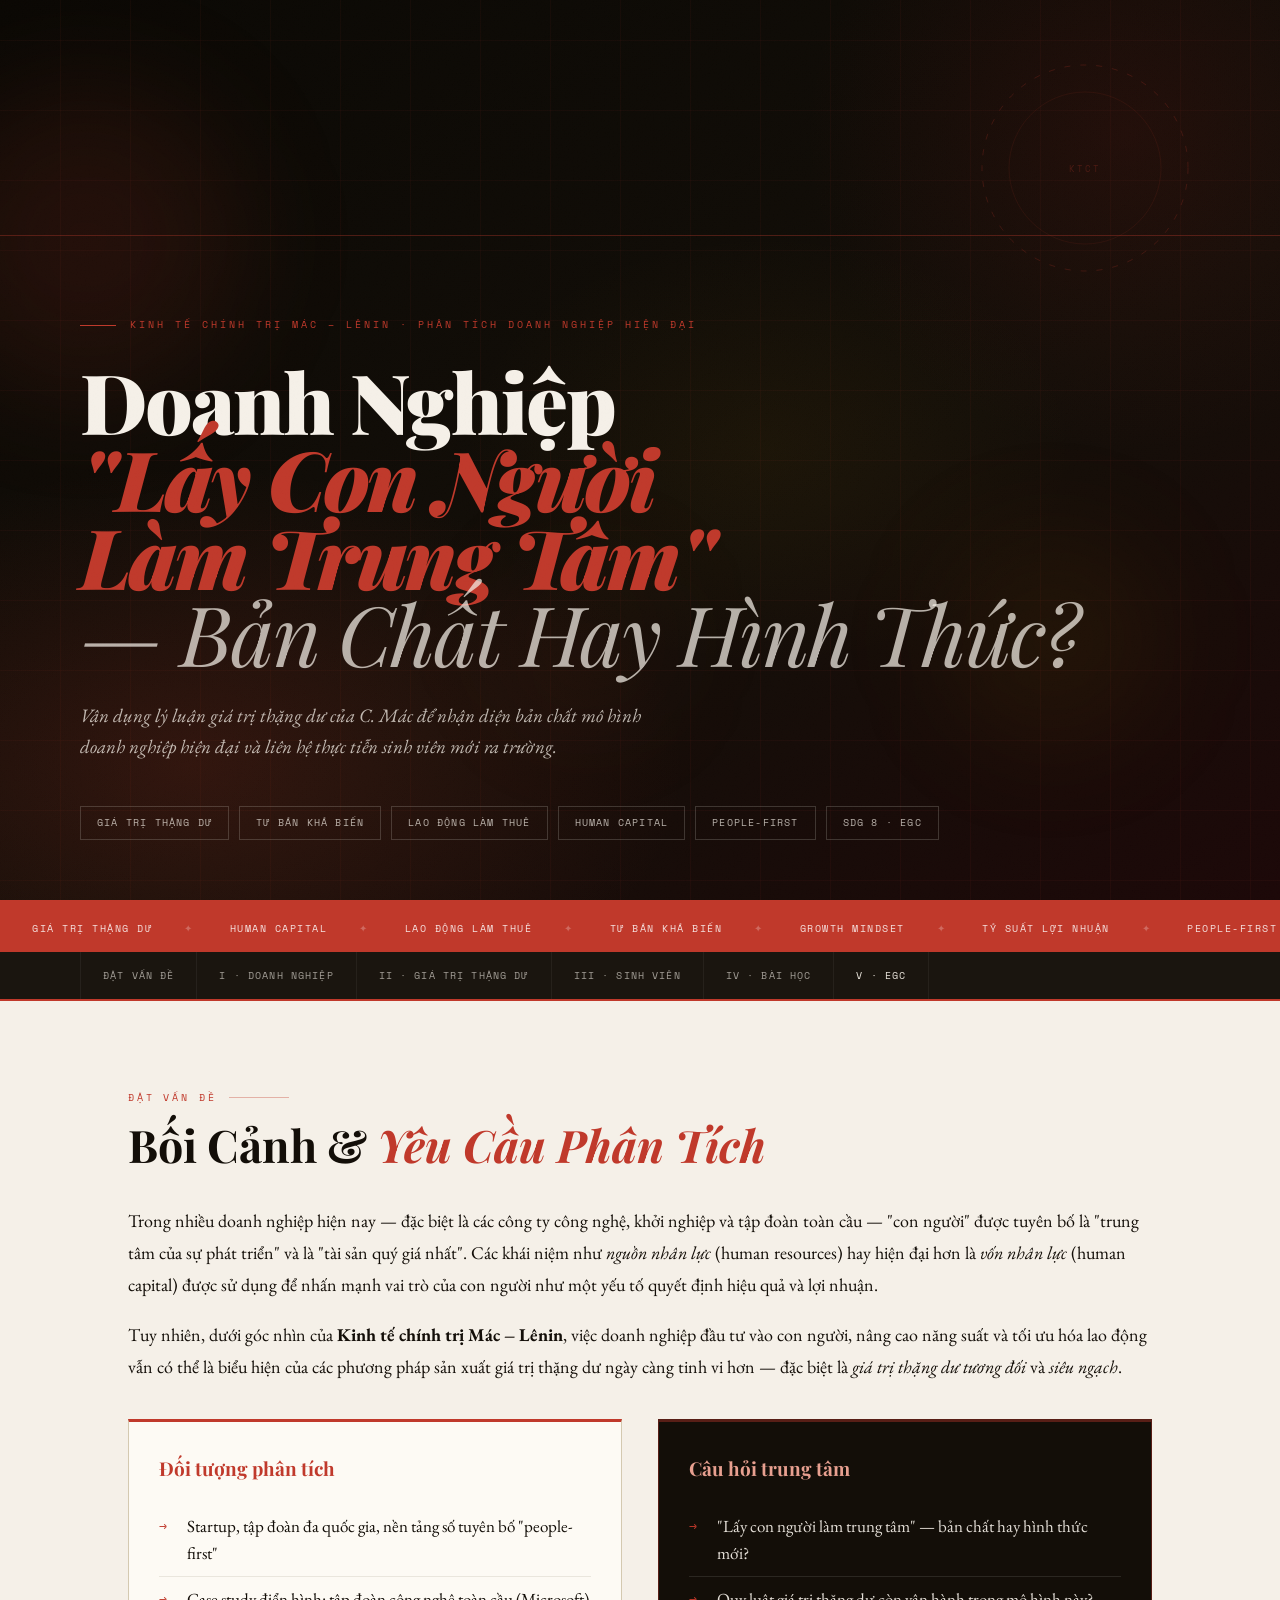
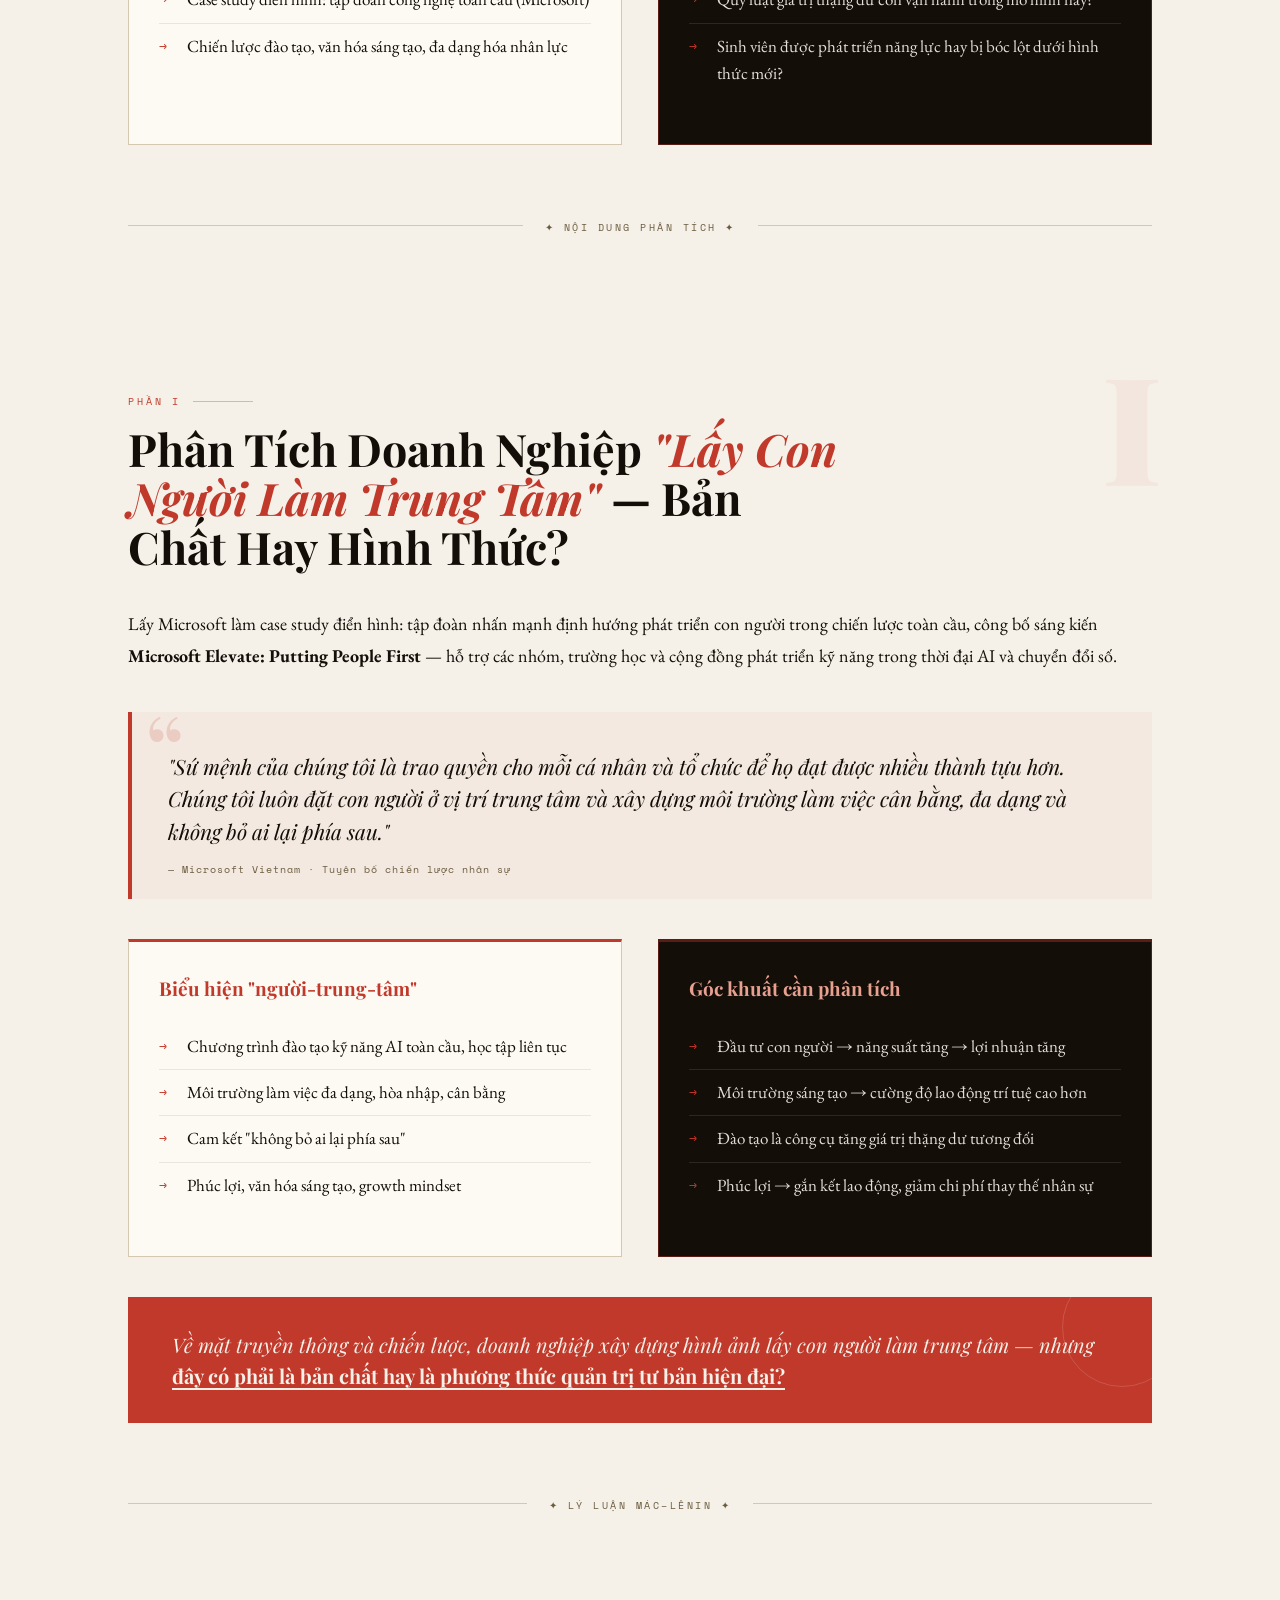
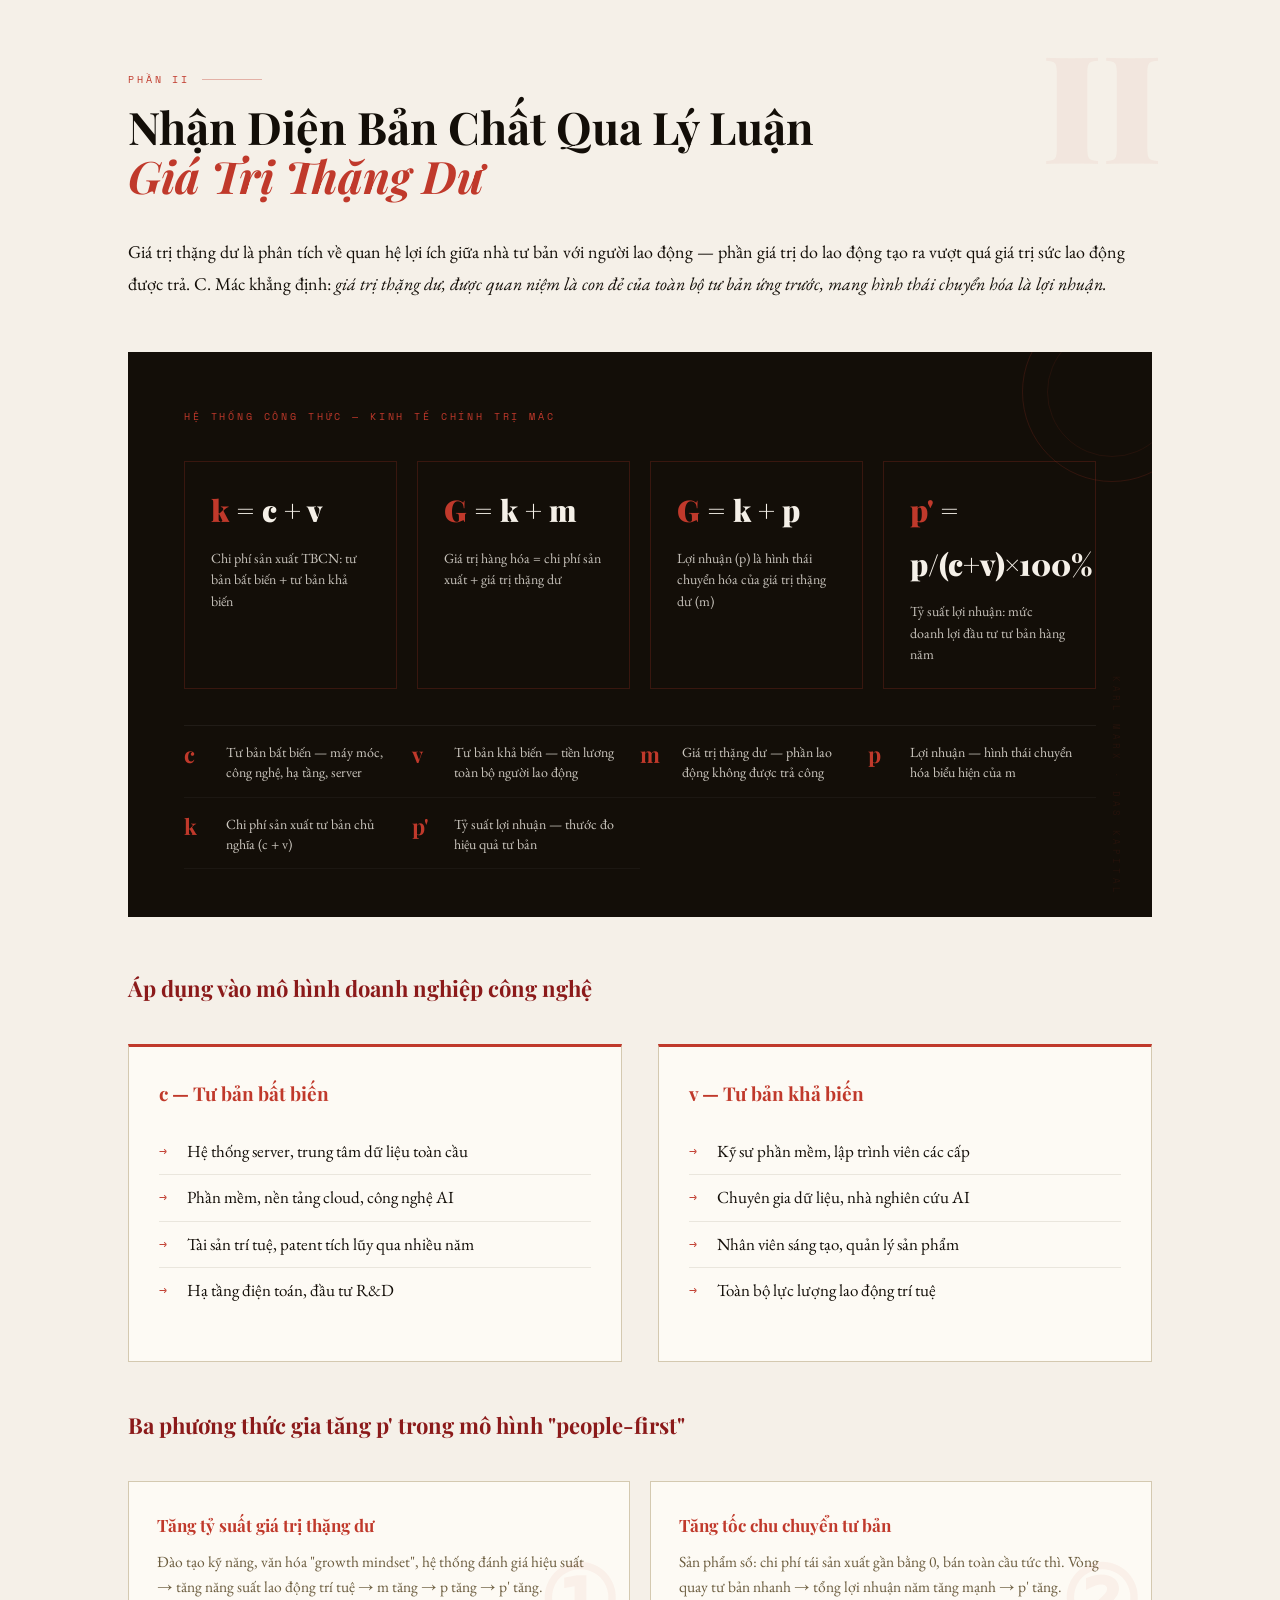
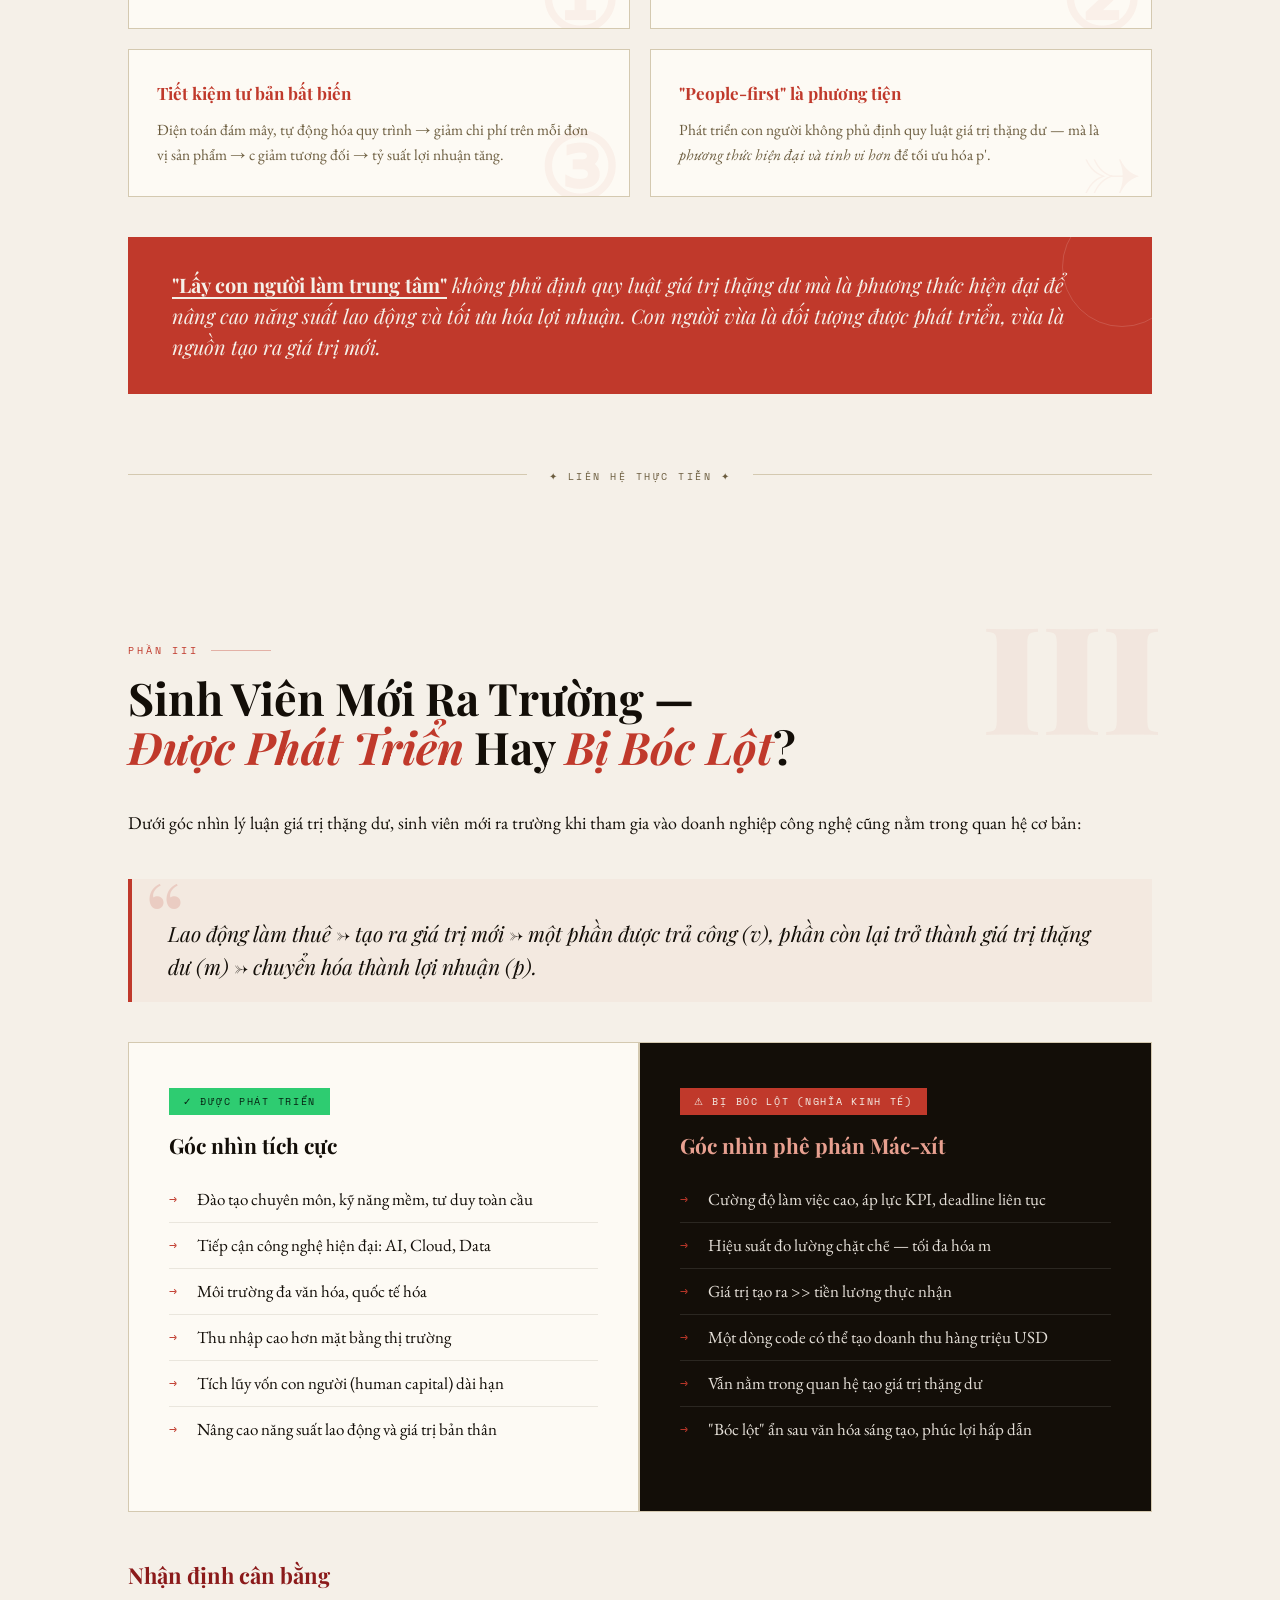
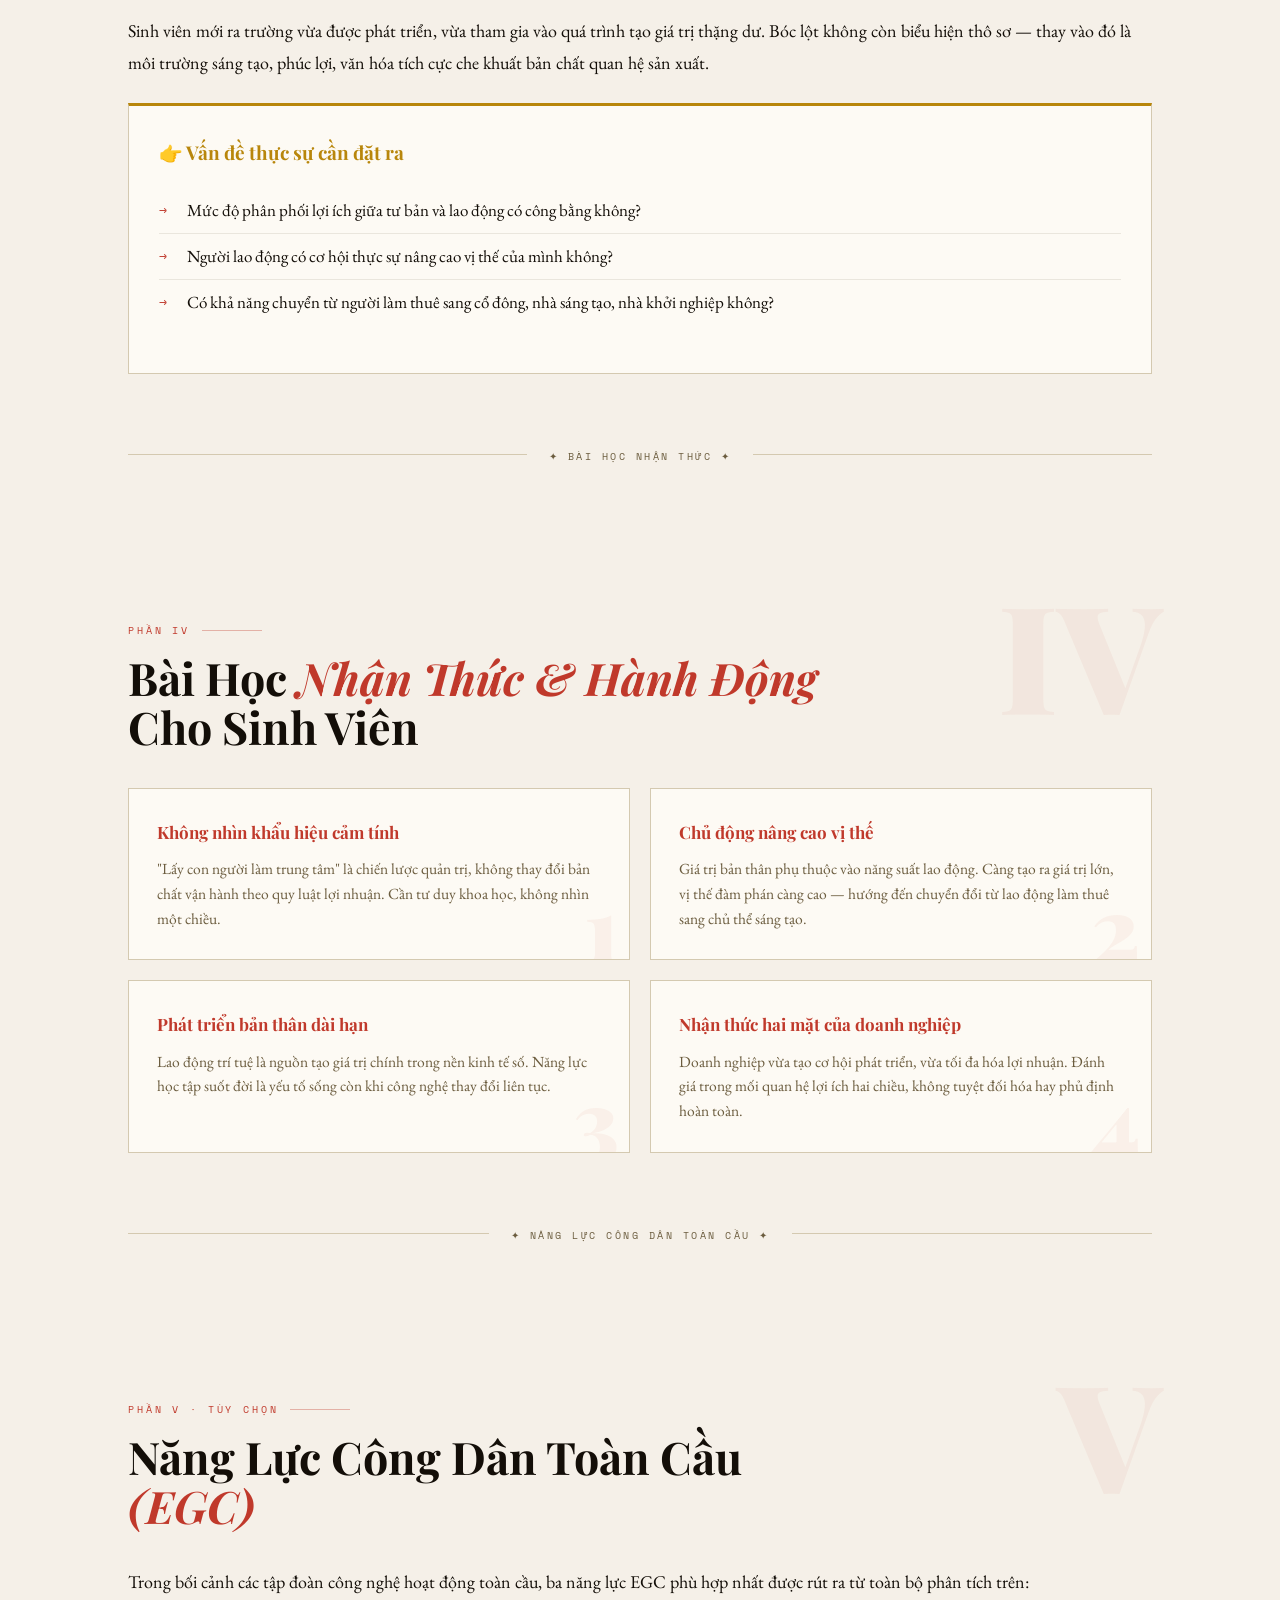
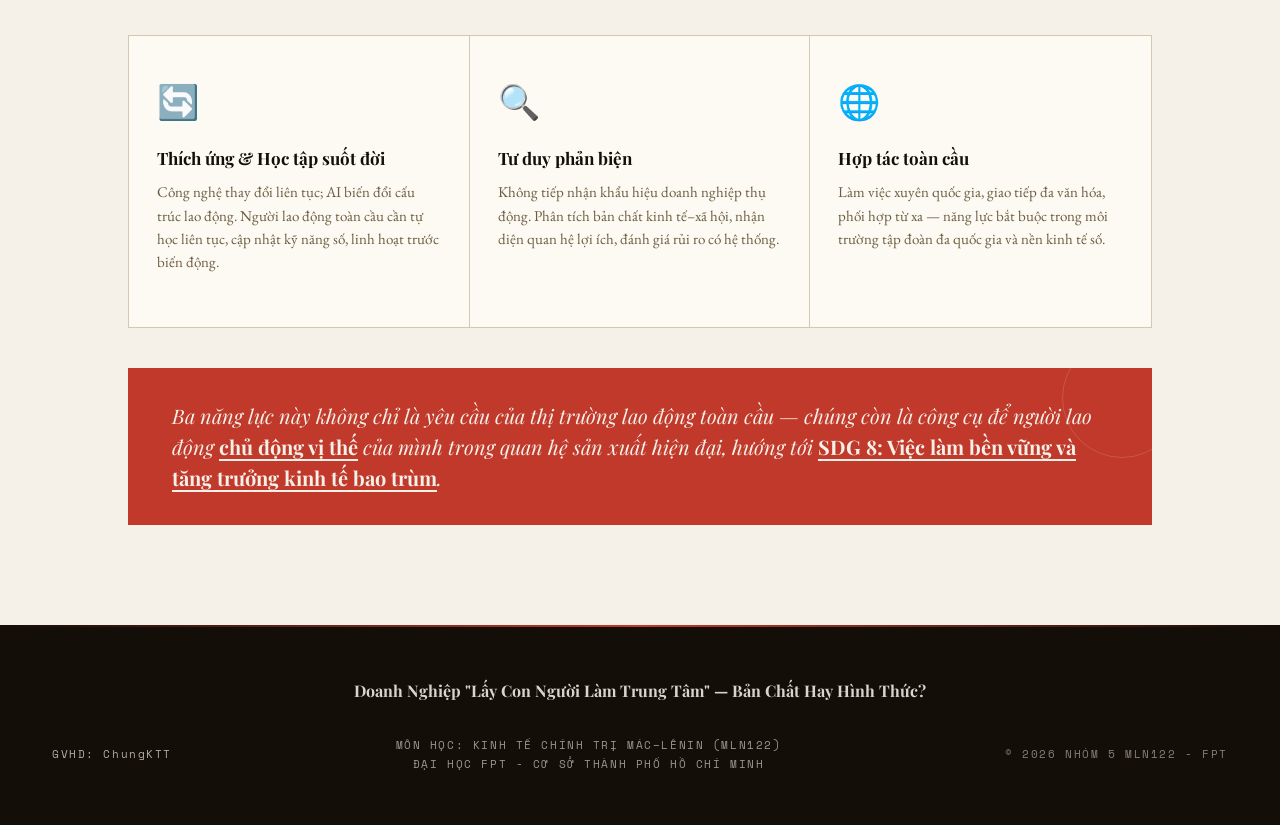
==== commit ecd6340a: "update html" ====
--- a/triet-hoc-ktct.html
+++ b/triet-hoc-ktct.html
@@ -115,7 +115,7 @@
   <!-- CH I -->
   <section class="chapter reveal" id="ch1">
     <div class="ch-num">I</div>
-    <div class="ch-label">Chương I</div>
+    <div class="ch-label">Phần I</div>
     <h2 class="ch-title">Phân Tích Doanh Nghiệp <em>"Lấy Con Người Làm Trung Tâm"</em> — Bản Chất Hay Hình Thức?</h2>
 
     <p>Lấy Microsoft làm case study điển hình: tập đoàn nhấn mạnh định hướng phát triển con người trong chiến lược toàn cầu, công bố sáng kiến <strong>Microsoft Elevate: Putting People First</strong> — hỗ trợ các nhóm, trường học và cộng đồng phát triển kỹ năng trong thời đại AI và chuyển đổi số.</p>
@@ -156,7 +156,7 @@
   <!-- CH II -->
   <section class="chapter reveal" id="ch2">
     <div class="ch-num">II</div>
-    <div class="ch-label">Chương II</div>
+    <div class="ch-label">Phần II</div>
     <h2 class="ch-title">Nhận Diện Bản Chất Qua Lý Luận <em>Giá Trị Thặng Dư</em></h2>
 
     <p>Giá trị thặng dư là phân tích về quan hệ lợi ích giữa nhà tư bản với người lao động — phần giá trị do lao động tạo ra vượt quá giá trị sức lao động được trả. C. Mác khẳng định: <em>giá trị thặng dư, được quan niệm là con đẻ của toàn bộ tư bản ứng trước, mang hình thái chuyển hóa là lợi nhuận.</em></p>
@@ -232,7 +232,7 @@
   <!-- CH III -->
   <section class="chapter reveal" id="ch3">
     <div class="ch-num">III</div>
-    <div class="ch-label">Chương III</div>
+    <div class="ch-label">Phần III</div>
     <h2 class="ch-title">Sinh Viên Mới Ra Trường —<br><em>Được Phát Triển</em> Hay <em>Bị Bóc Lột</em>?</h2>
 
     <p>Dưới góc nhìn lý luận giá trị thặng dư, sinh viên mới ra trường khi tham gia vào doanh nghiệp công nghệ cũng nằm trong quan hệ cơ bản:</p>
@@ -286,7 +286,7 @@
   <!-- CH IV -->
   <section class="chapter reveal" id="ch4">
     <div class="ch-num">IV</div>
-    <div class="ch-label">Chương IV</div>
+    <div class="ch-label">Phần IV</div>
     <h2 class="ch-title">Bài Học <em>Nhận Thức & Hành Động</em> Cho Sinh Viên</h2>
 
     <div class="cg stagger reveal">
@@ -314,7 +314,7 @@
   <!-- CH V -->
   <section class="chapter reveal" id="ch5">
     <div class="ch-num">V</div>
-    <div class="ch-label">Chương V · Tùy chọn</div>
+    <div class="ch-label">Phần V · Tùy chọn</div>
     <h2 class="ch-title">Năng Lực Công Dân Toàn Cầu <em>(EGC)</em></h2>
 
     <p>Trong bối cảnh các tập đoàn công nghệ hoạt động toàn cầu, ba năng lực EGC phù hợp nhất được rút ra từ toàn bộ phân tích trên:</p>
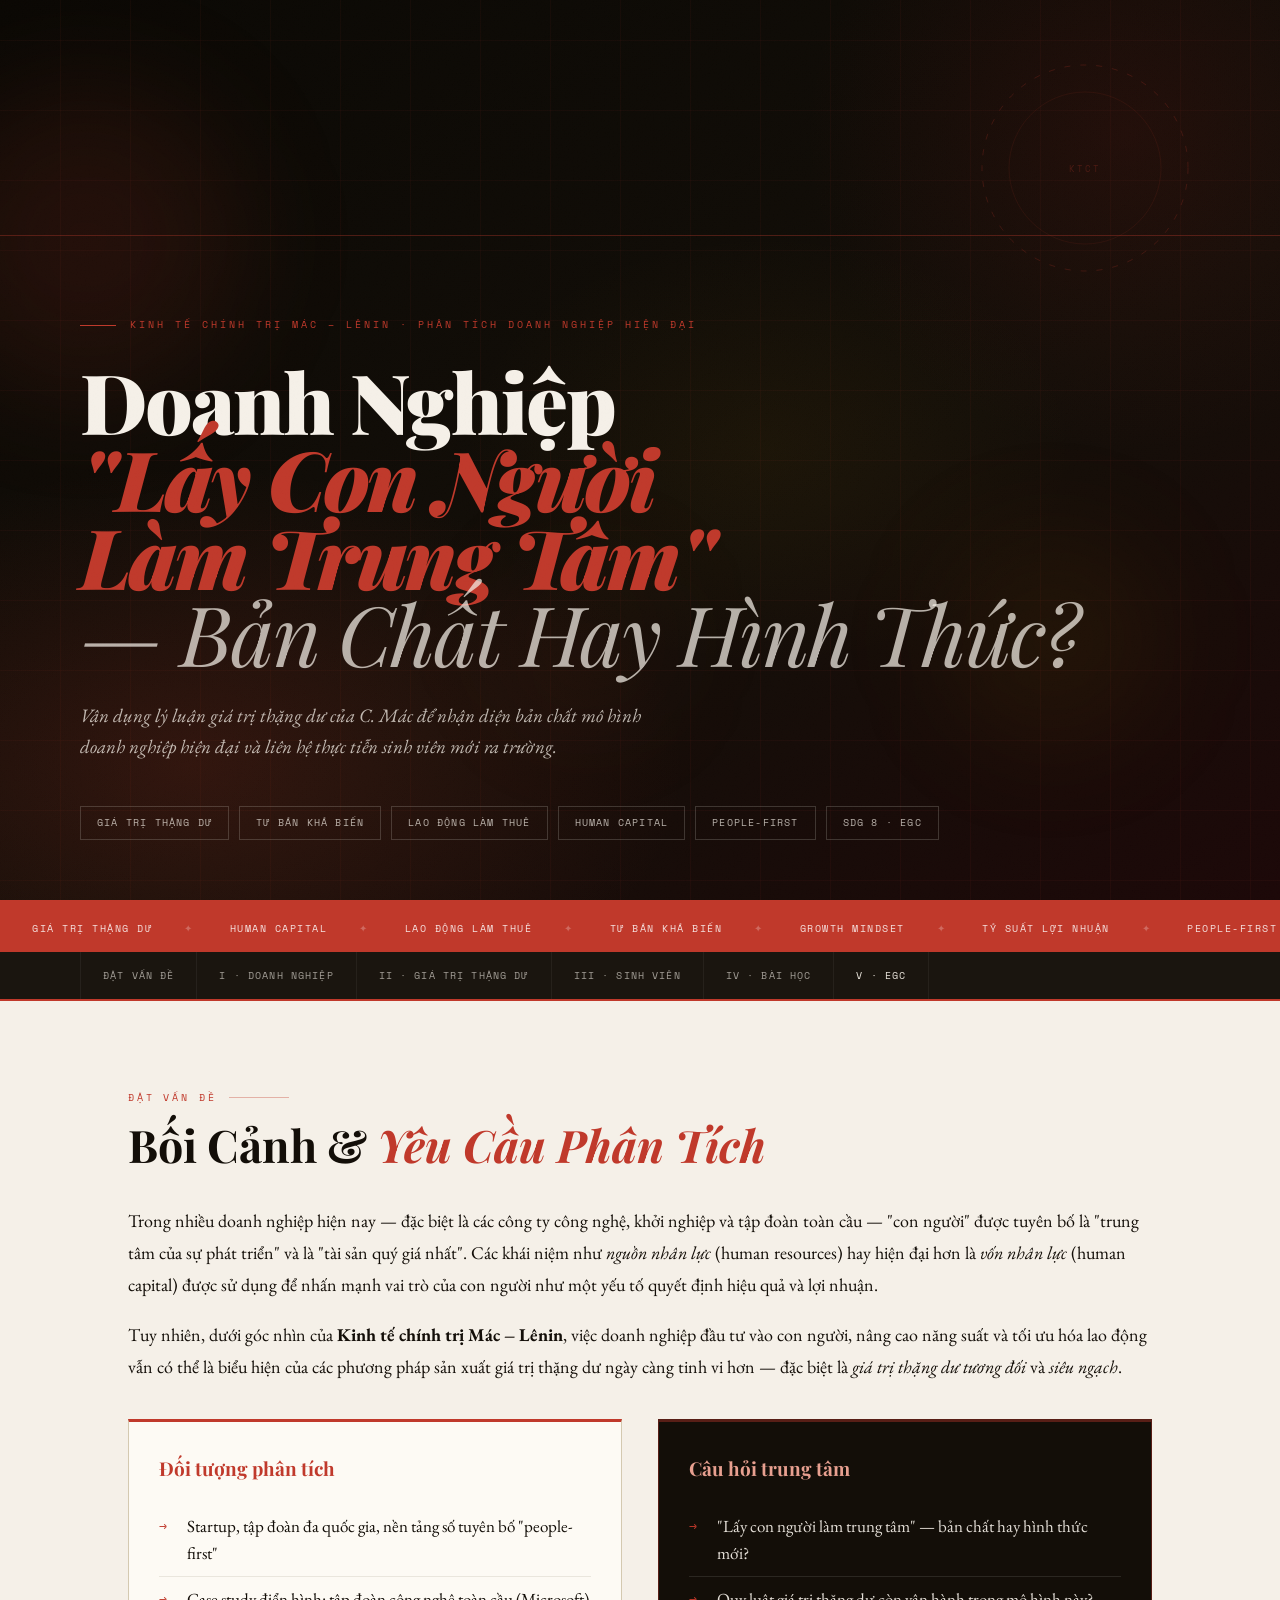
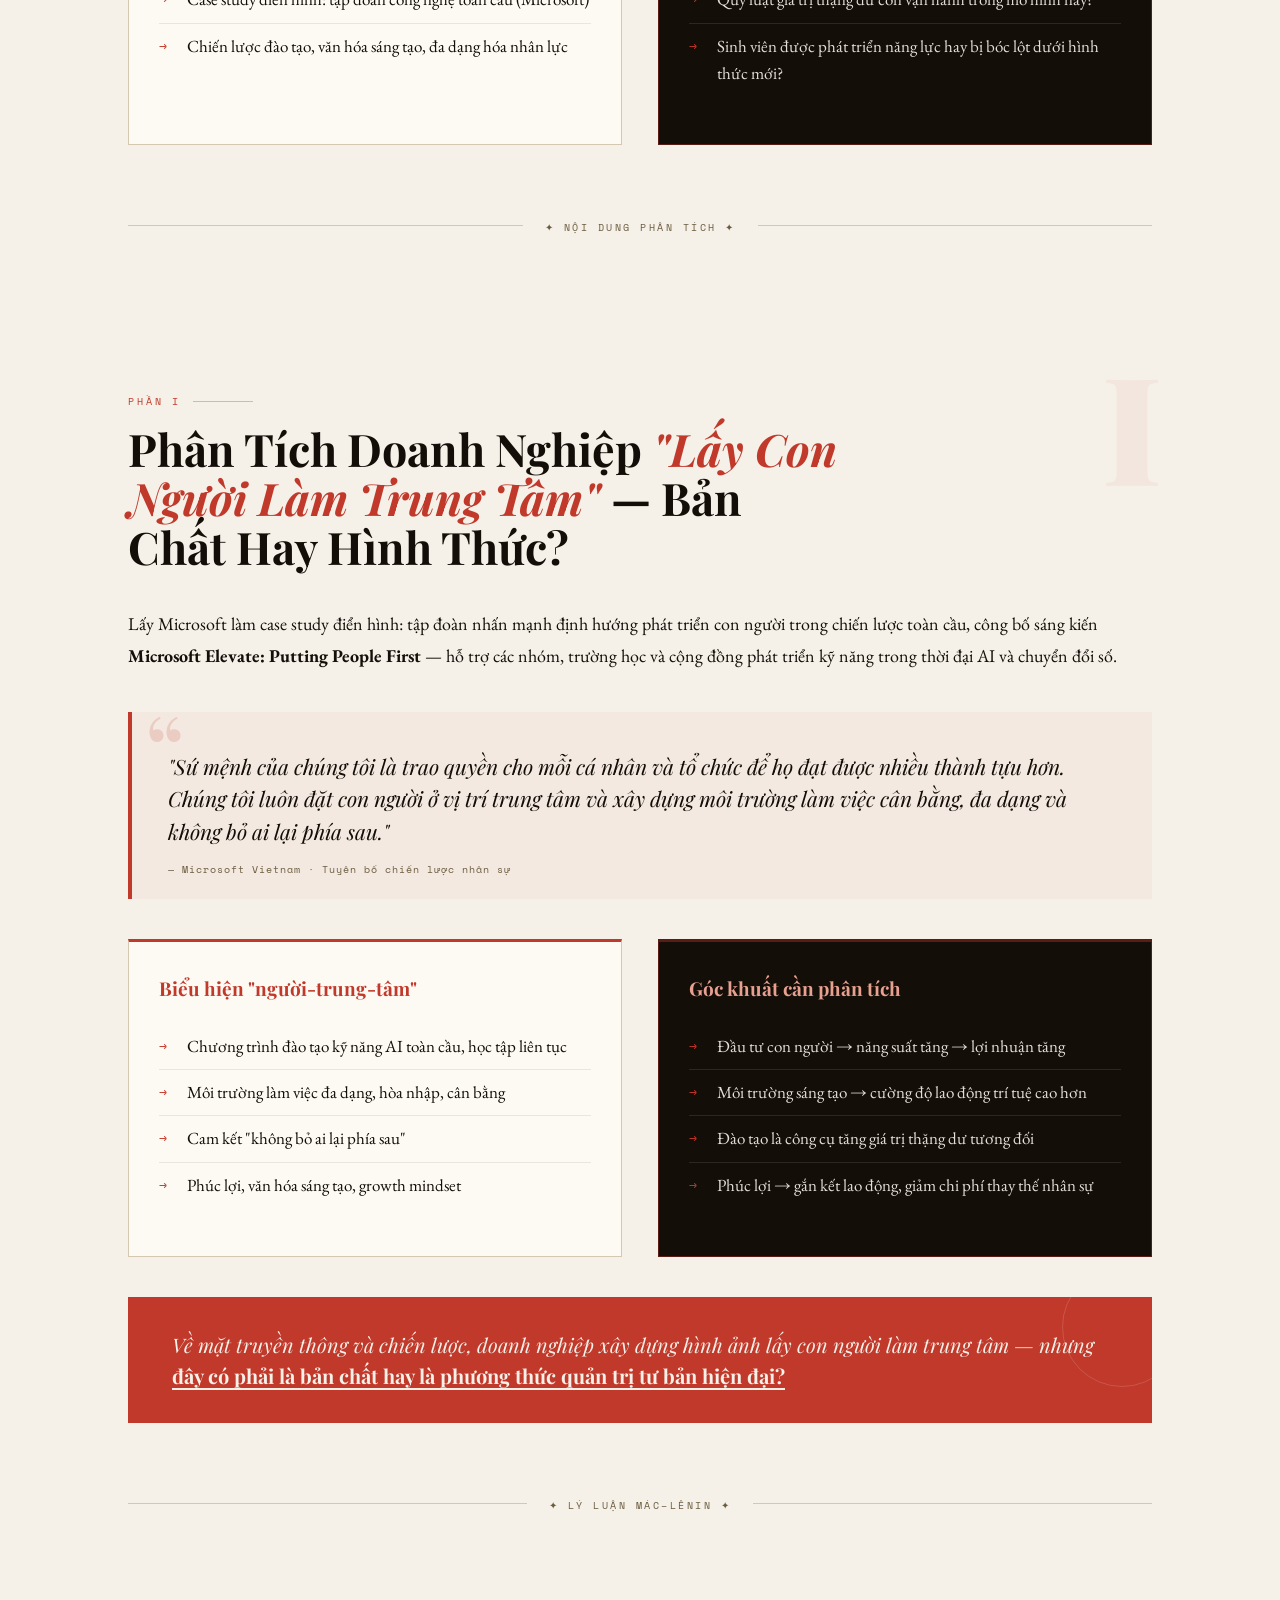
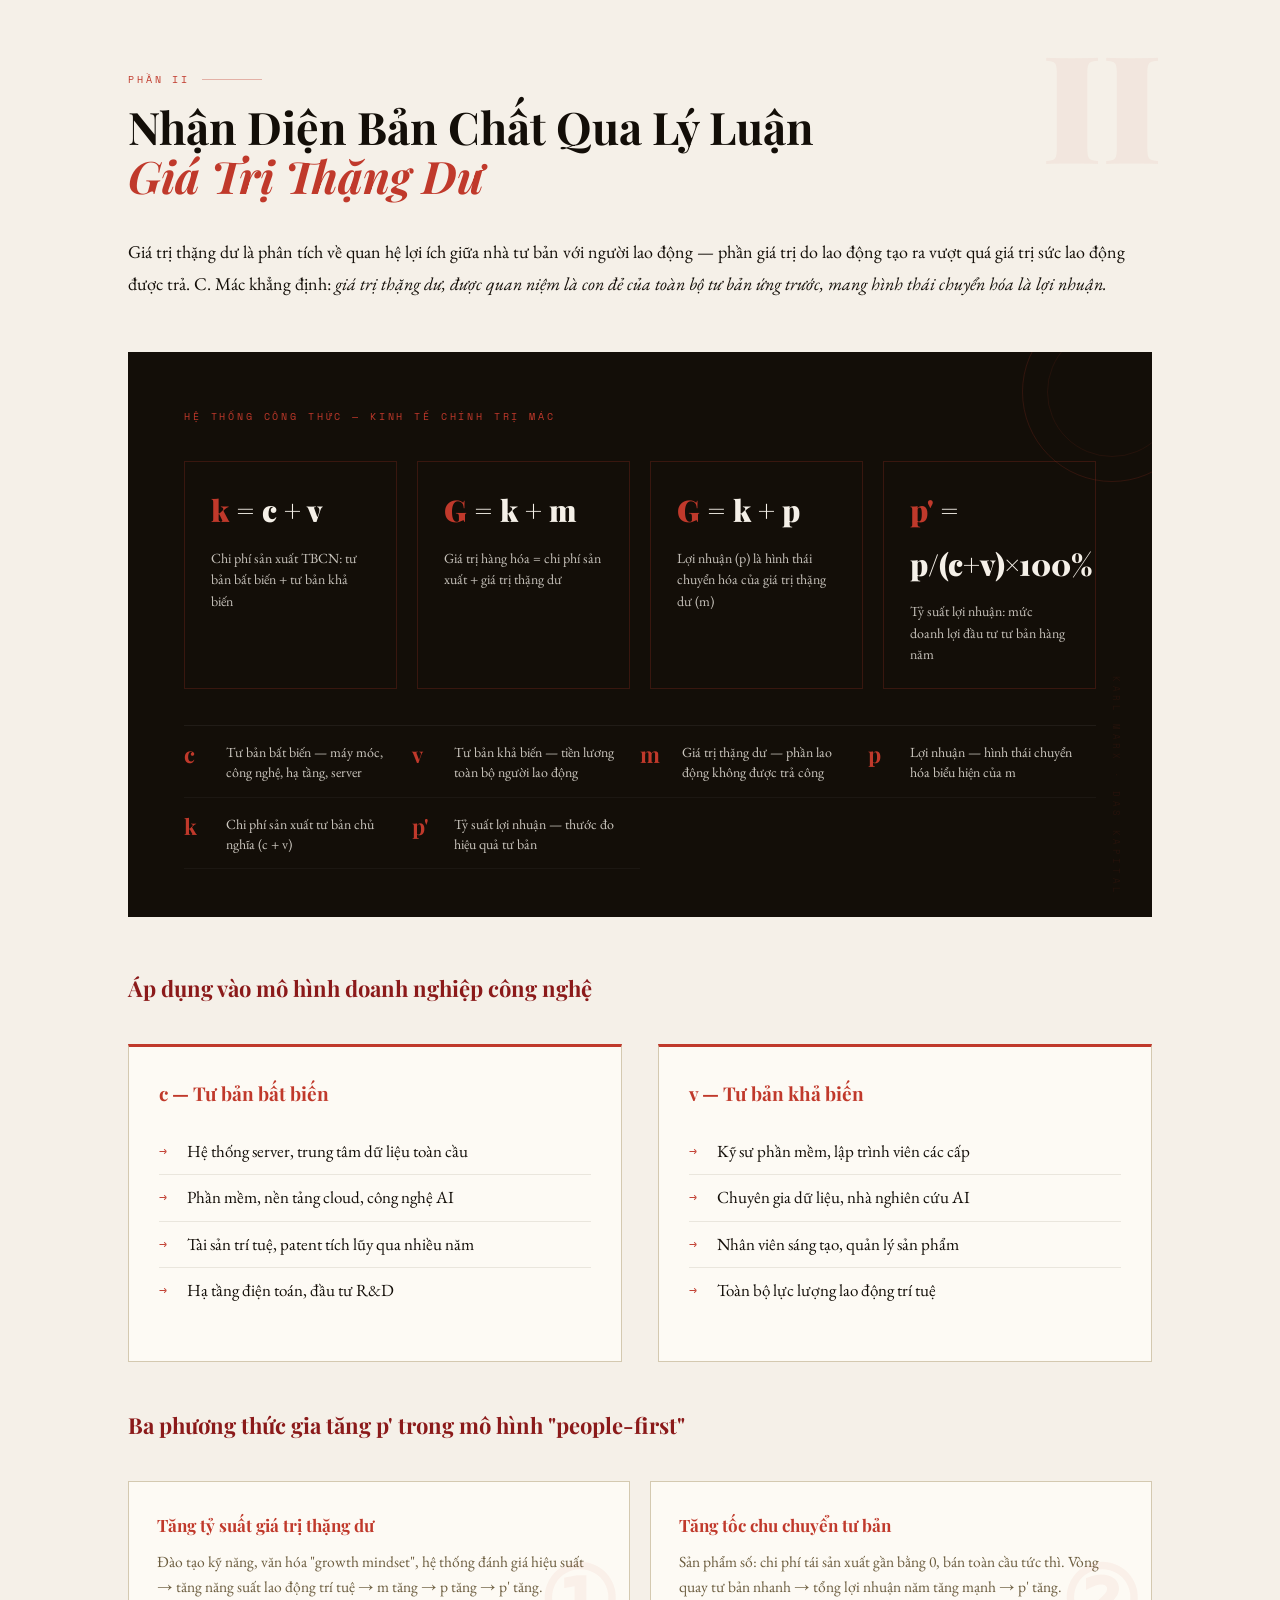
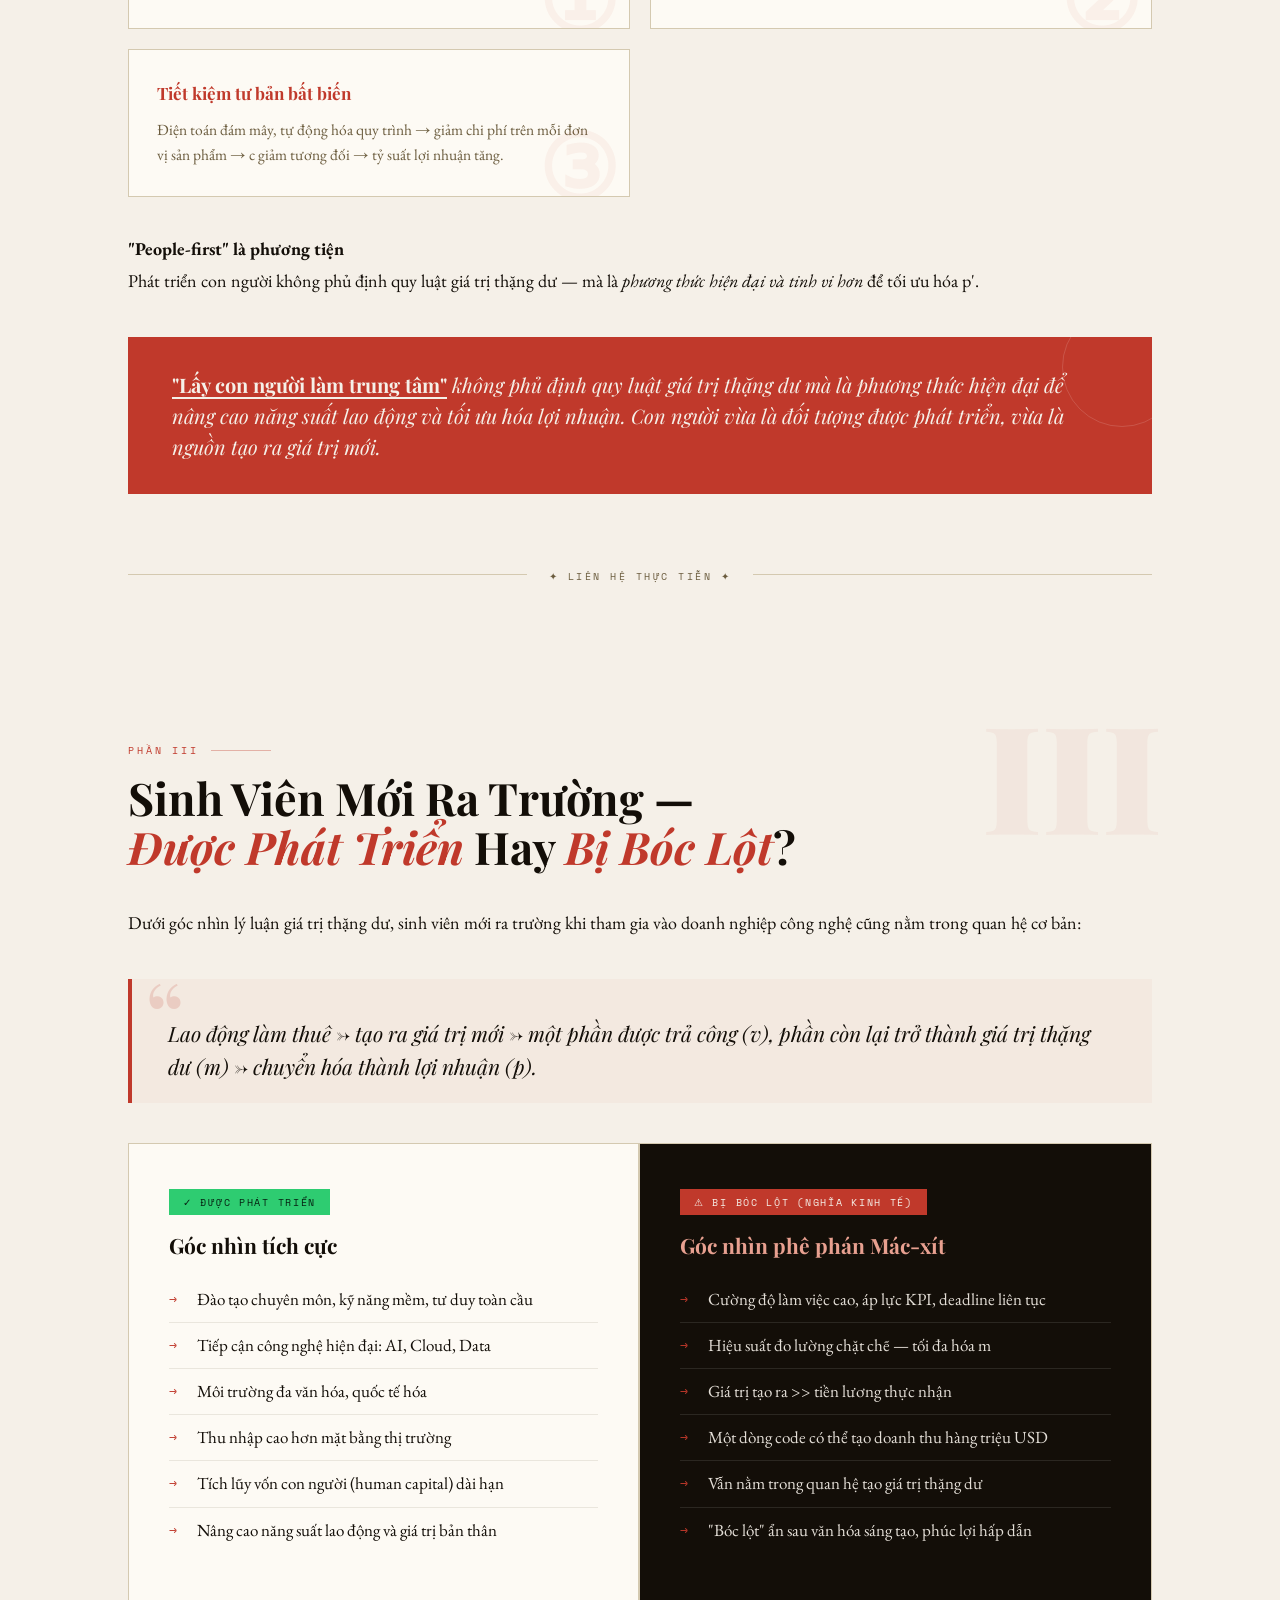
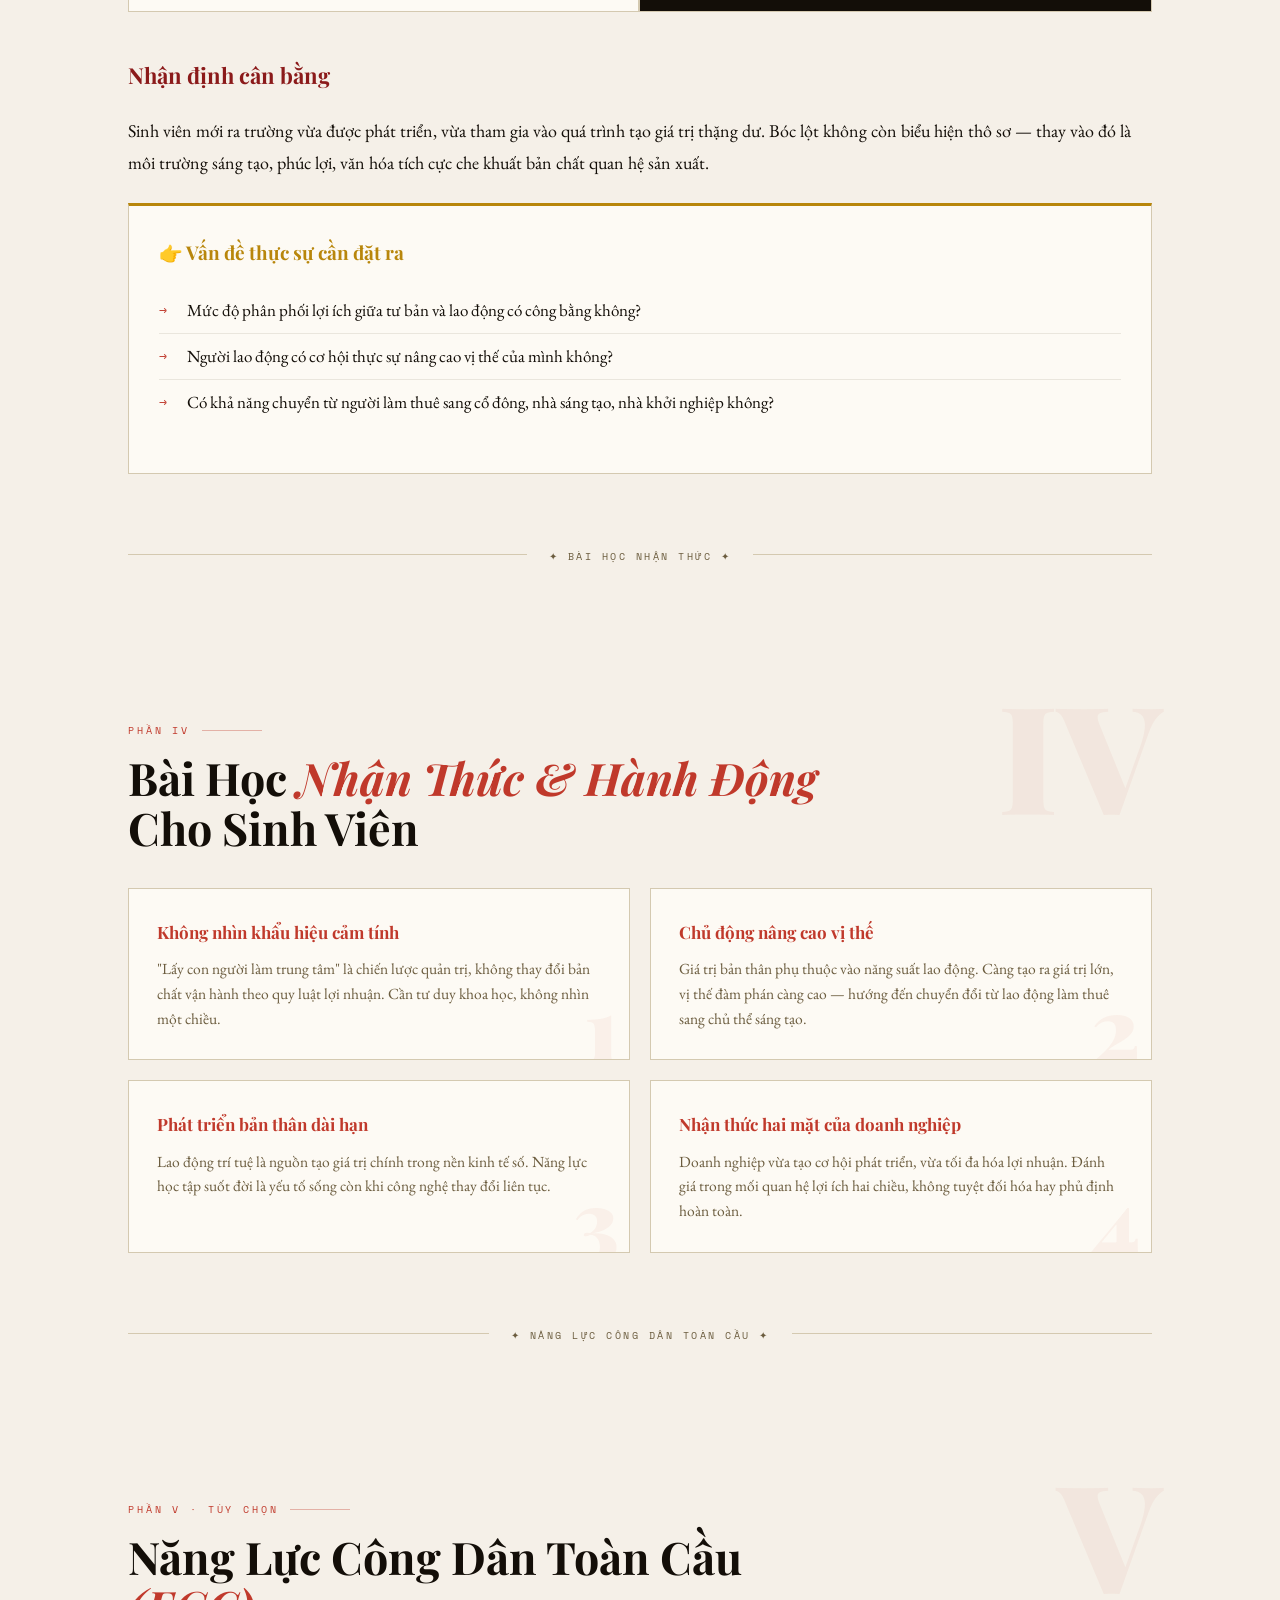
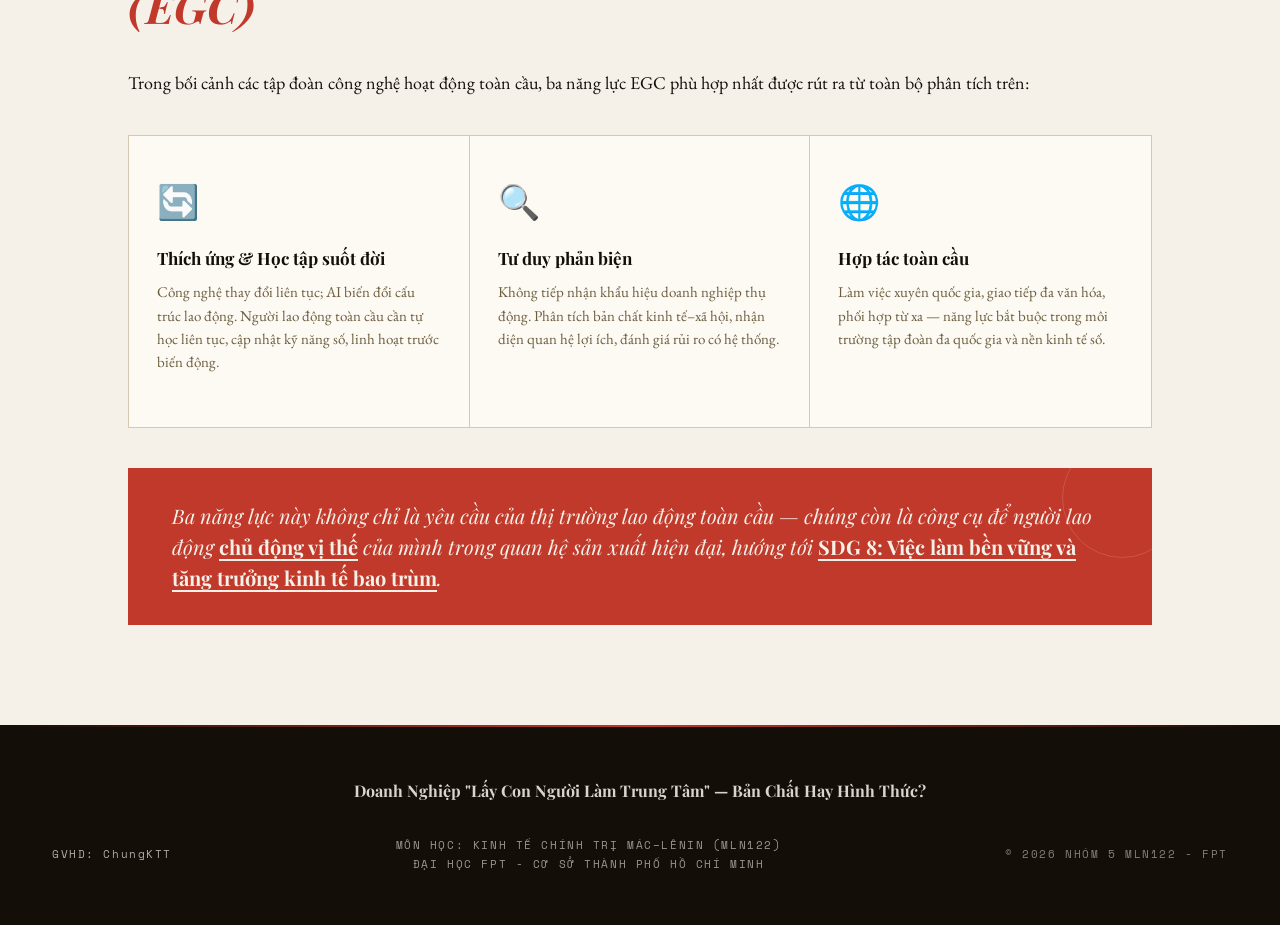
==== commit 4454a017: "update html" ====
--- a/triet-hoc-ktct.html
+++ b/triet-hoc-ktct.html
@@ -1,4 +1,4 @@
-﻿<!DOCTYPE html>
+<!DOCTYPE html>
 <html lang="vi">
 <head>
 <meta charset="UTF-8">
@@ -216,10 +216,10 @@
         <h4>Tiết kiệm tư bản bất biến</h4>
         <p>Điện toán đám mây, tự động hóa quy trình → giảm chi phí trên mỗi đơn vị sản phẩm → c giảm tương đối → tỷ suất lợi nhuận tăng.</p>
       </div>
-      <div class="cc" data-n="→">
-        <h4>"People-first" là phương tiện</h4>
-        <p>Phát triển con người không phủ định quy luật giá trị thặng dư — mà là <em>phương thức hiện đại và tinh vi hơn</em> để tối ưu hóa p'.</p>
-      </div>
+    </div>
+    <div class="cc-concl reveal">
+      <h4>"People-first" là phương tiện</h4>
+      <p>Phát triển con người không phủ định quy luật giá trị thặng dư — mà là <em>phương thức hiện đại và tinh vi hơn</em> để tối ưu hóa p'.</p>
     </div>
 
     <div class="hl reveal">
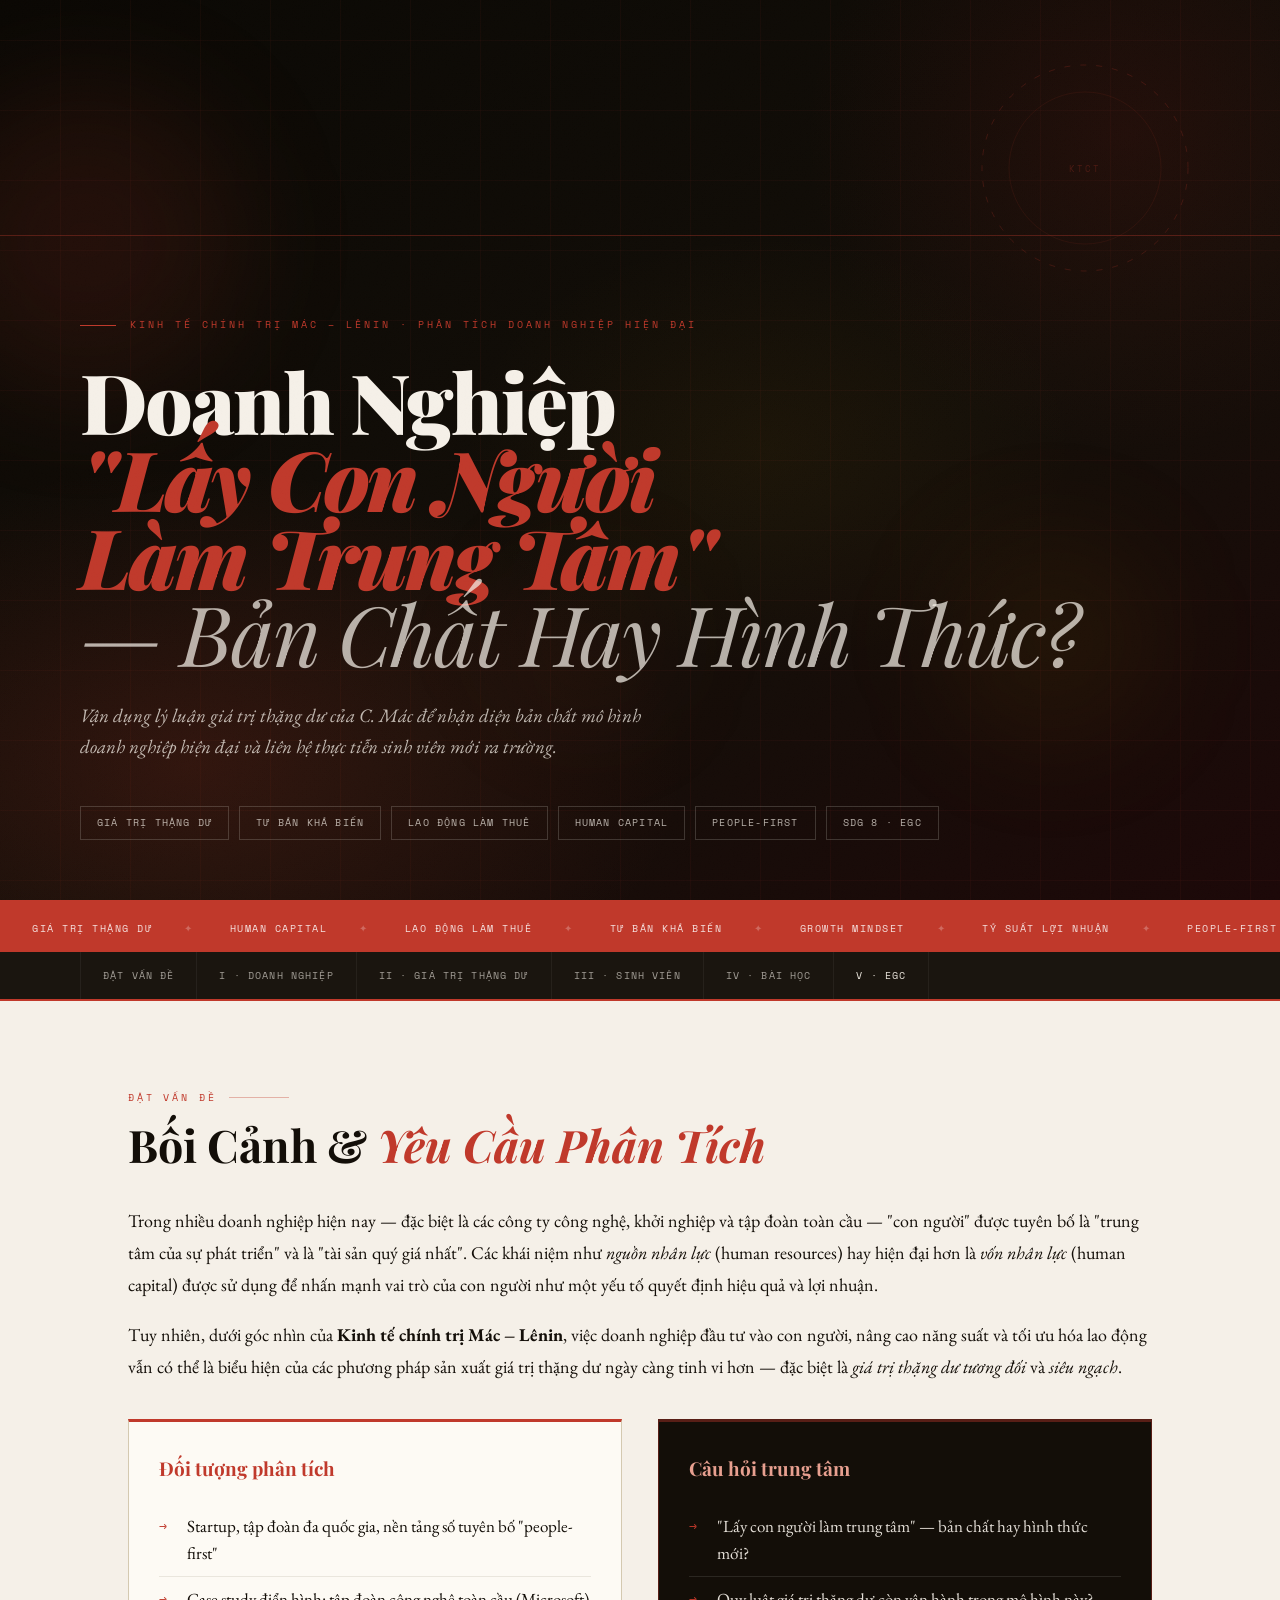
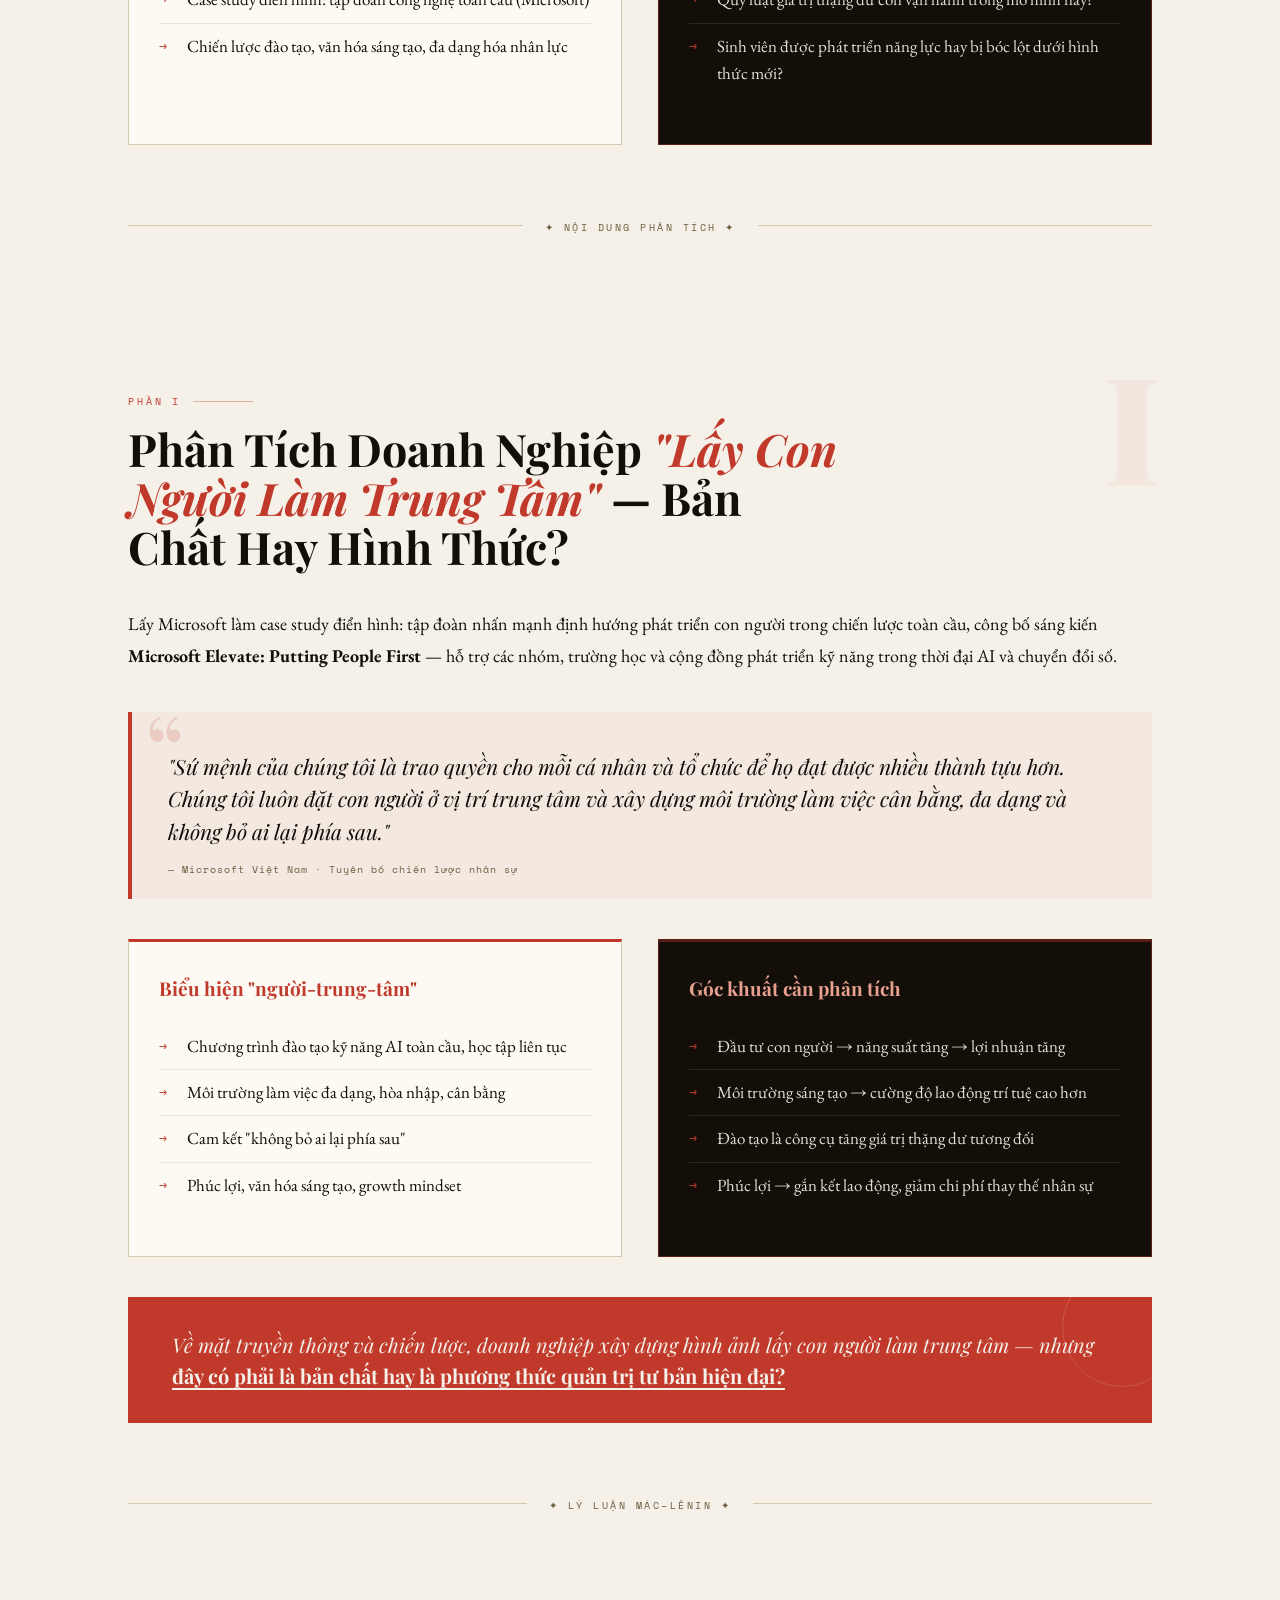
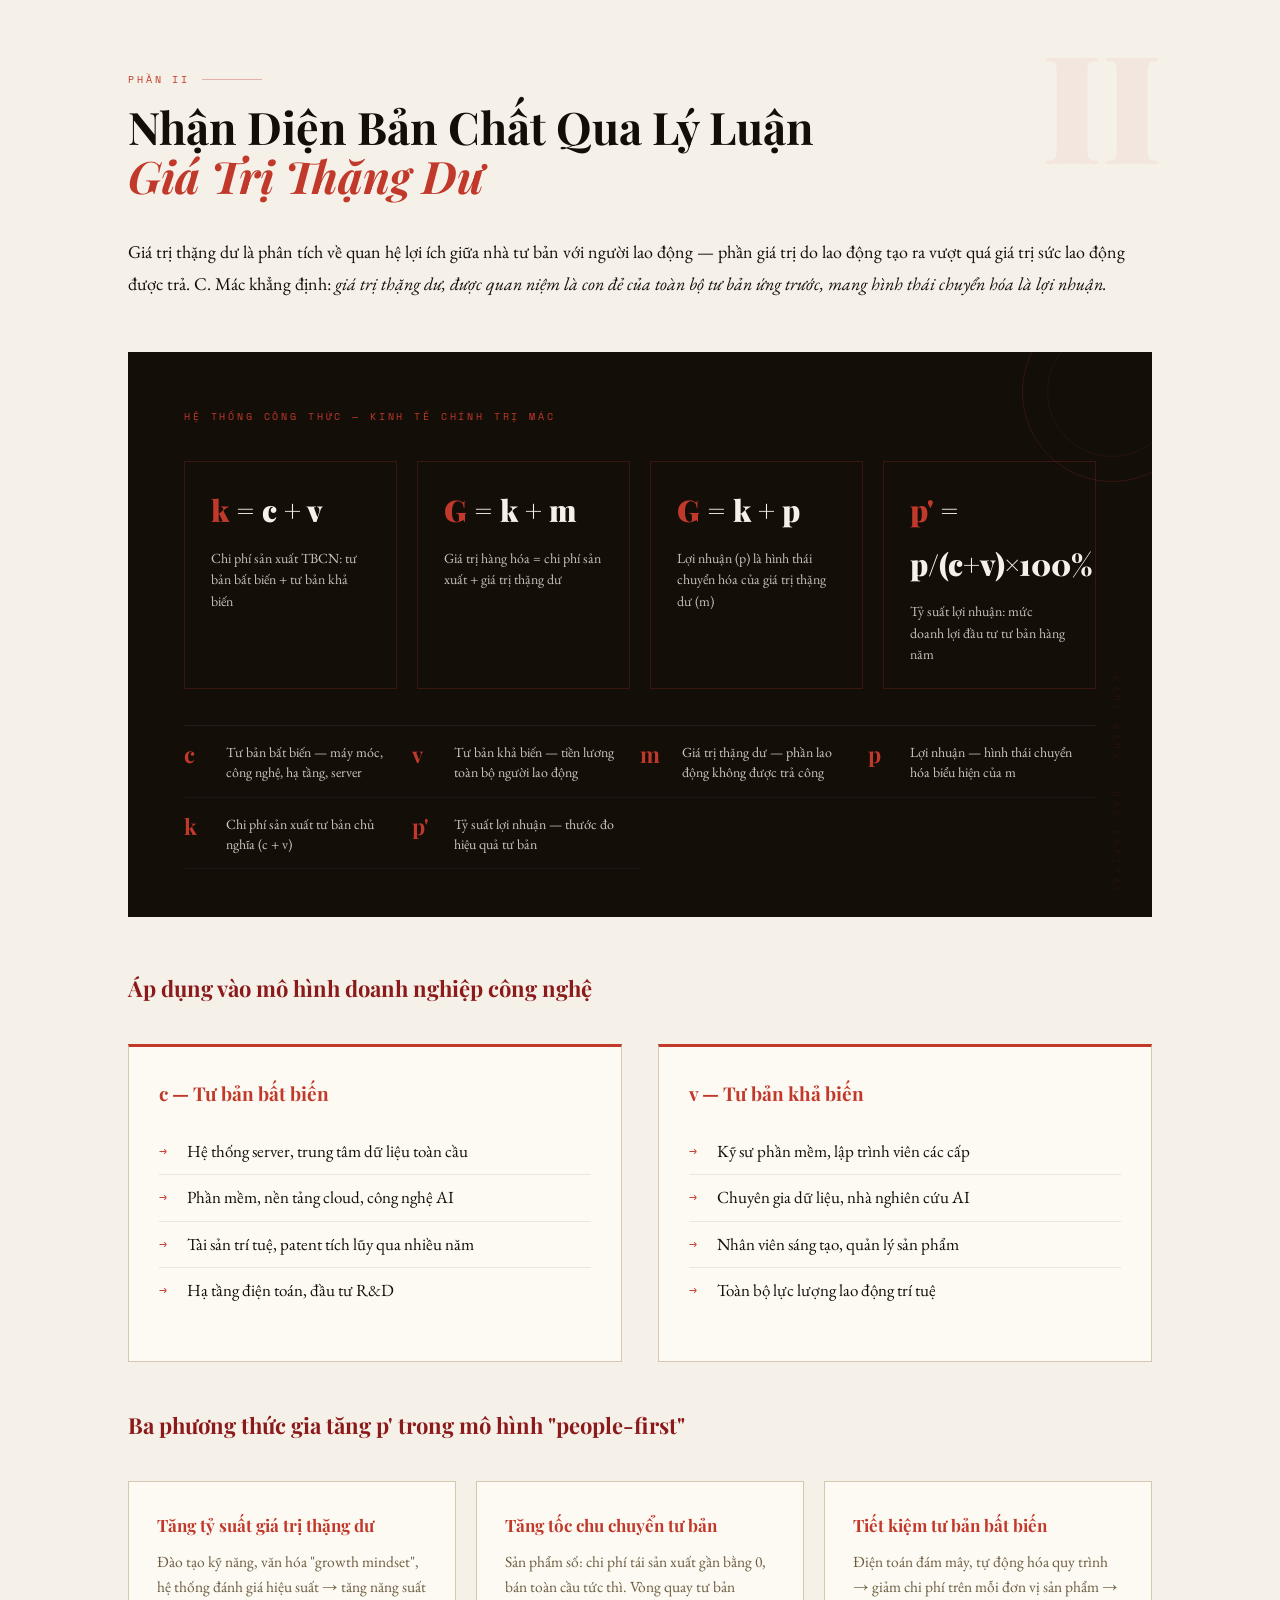
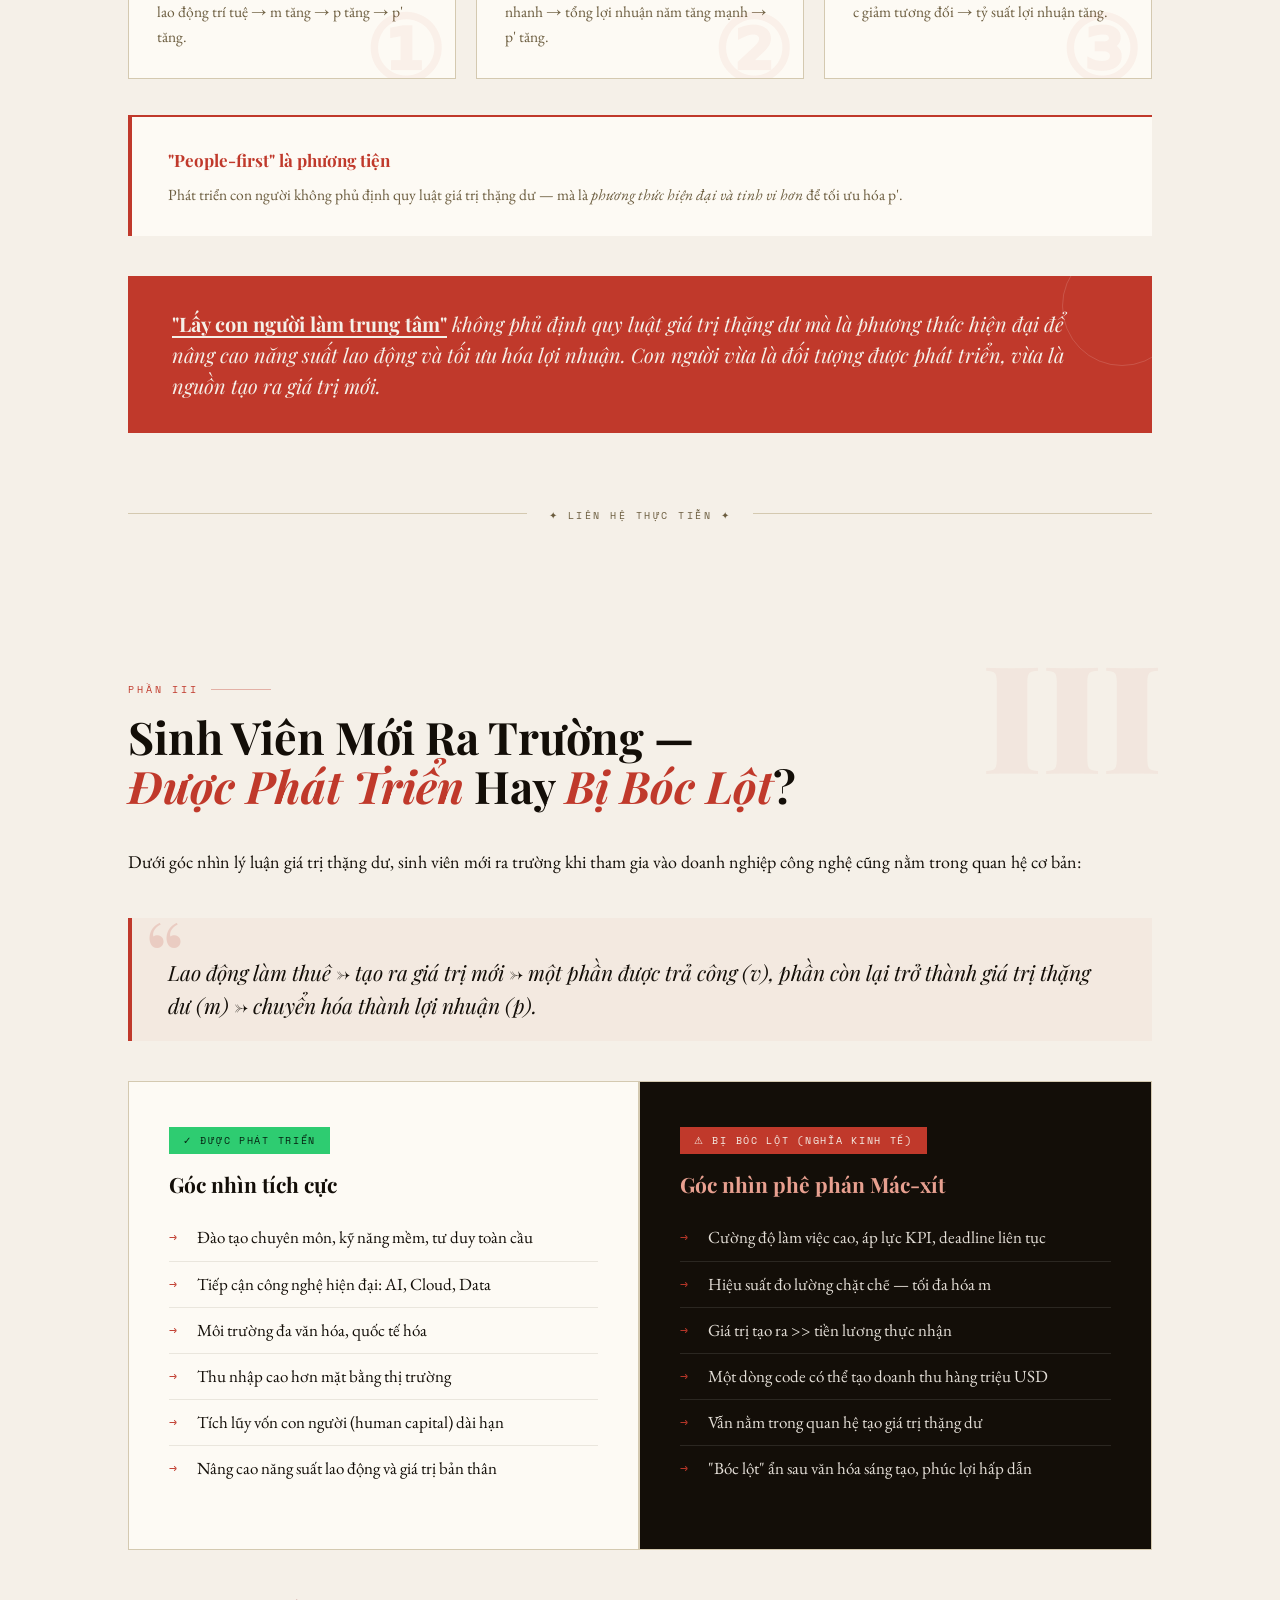
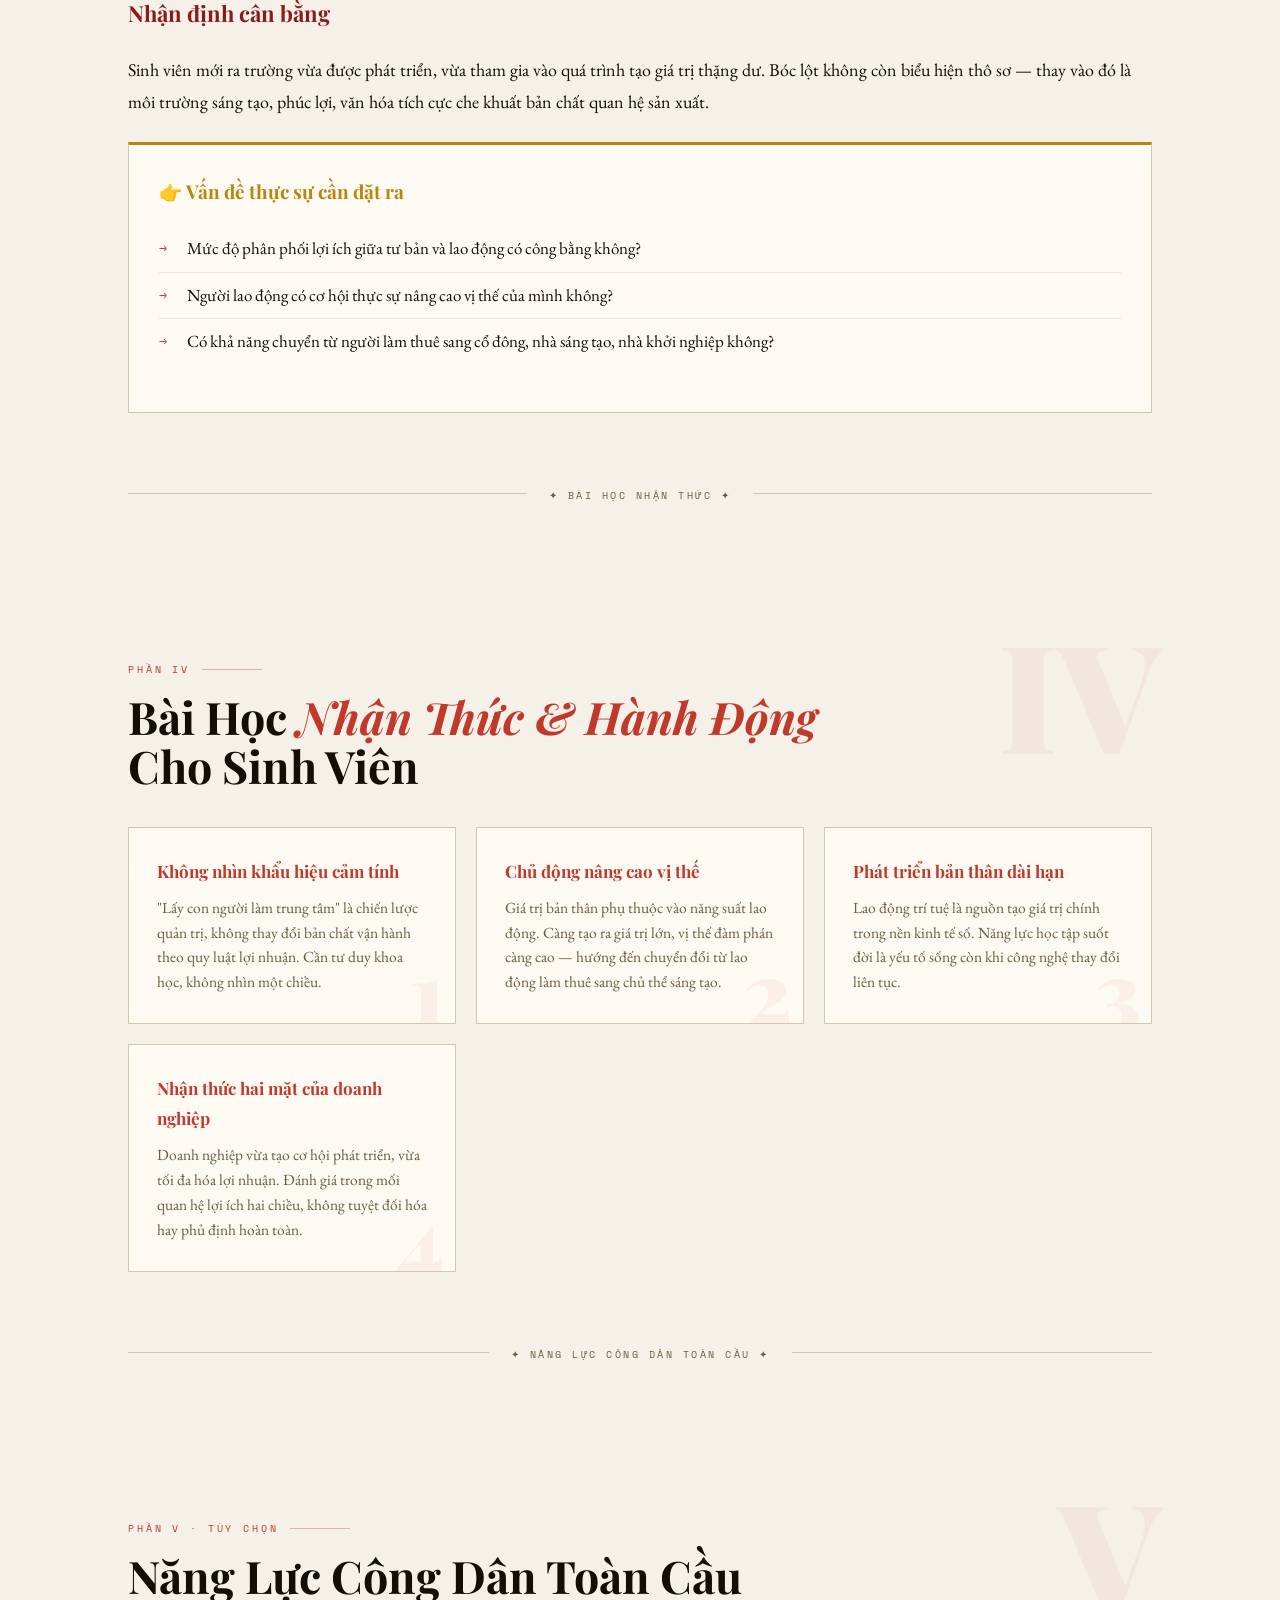
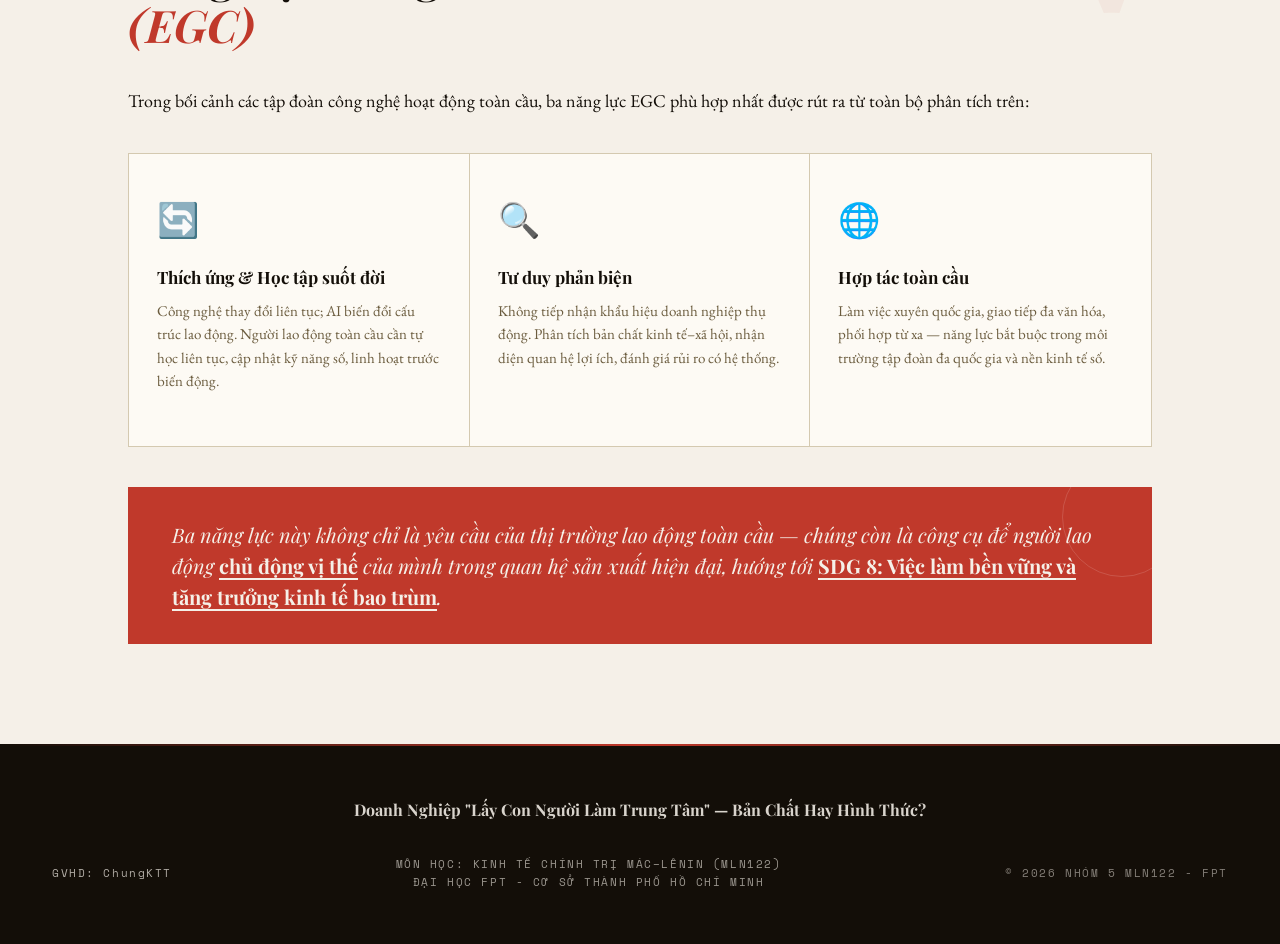
==== commit 16218216: "update html" ====
--- a/triet-hoc-ktct.html
+++ b/triet-hoc-ktct.html
@@ -122,7 +122,7 @@
 
     <div class="pq reveal">
       <p>"Sứ mệnh của chúng tôi là trao quyền cho mỗi cá nhân và tổ chức để họ đạt được nhiều thành tựu hơn. Chúng tôi luôn đặt con người ở vị trí trung tâm và xây dựng môi trường làm việc cân bằng, đa dạng và không bỏ ai lại phía sau."</p>
-      <cite>— Microsoft Vietnam · Tuyên bố chiến lược nhân sự</cite>
+      <cite>— Microsoft Việt Nam · Tuyên bố chiến lược nhân sự</cite>
     </div>
 
     <div class="two-col stagger reveal">
--- a/triet-hoc-ktct.css
+++ b/triet-hoc-ktct.css
@@ -301,7 +301,16 @@
 .neg h3 { color:#E8A090; }
 
 /* ══ C-GRID ══ */
-.cg { display:grid; grid-template-columns:repeat(2,1fr); gap:20px; margin:36px 0; }
+.cg { display:grid; grid-template-columns:repeat(3,1fr); gap:20px; margin:36px 0; }
+.cc-concl {
+  margin-top:28px; padding:28px 36px;
+  border-top:2px solid var(--red);
+  border-left:4px solid var(--red);
+  background:var(--warm-white);
+  display:flex; flex-direction:column; gap:8px;
+}
+.cc-concl h4 { font-family:'Playfair Display',serif; font-size:17px; font-weight:700; color:var(--red); }
+.cc-concl p { font-size:15.5px; color:var(--mid); margin:0; line-height:1.6; }
 .cc {
   padding:28px; border:1px solid var(--light-mid); background:var(--warm-white);
   position:relative; overflow:hidden;
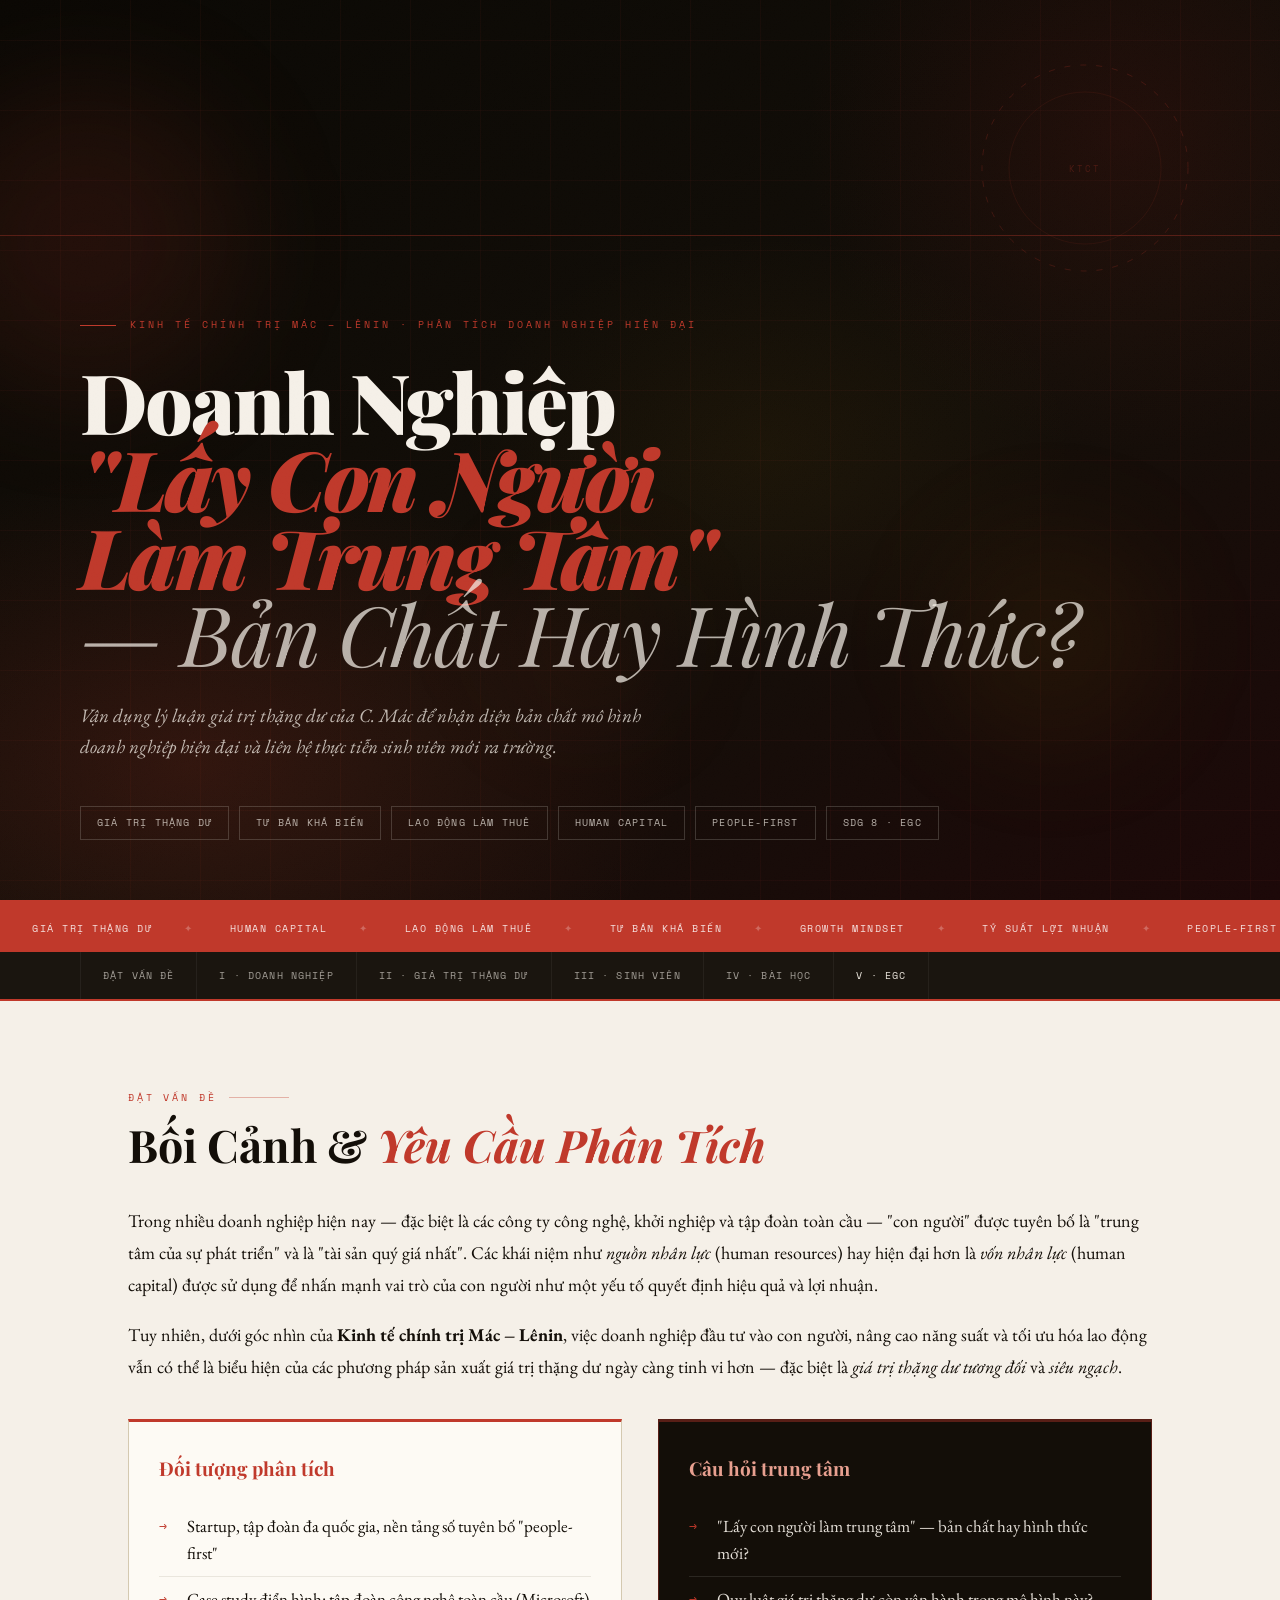
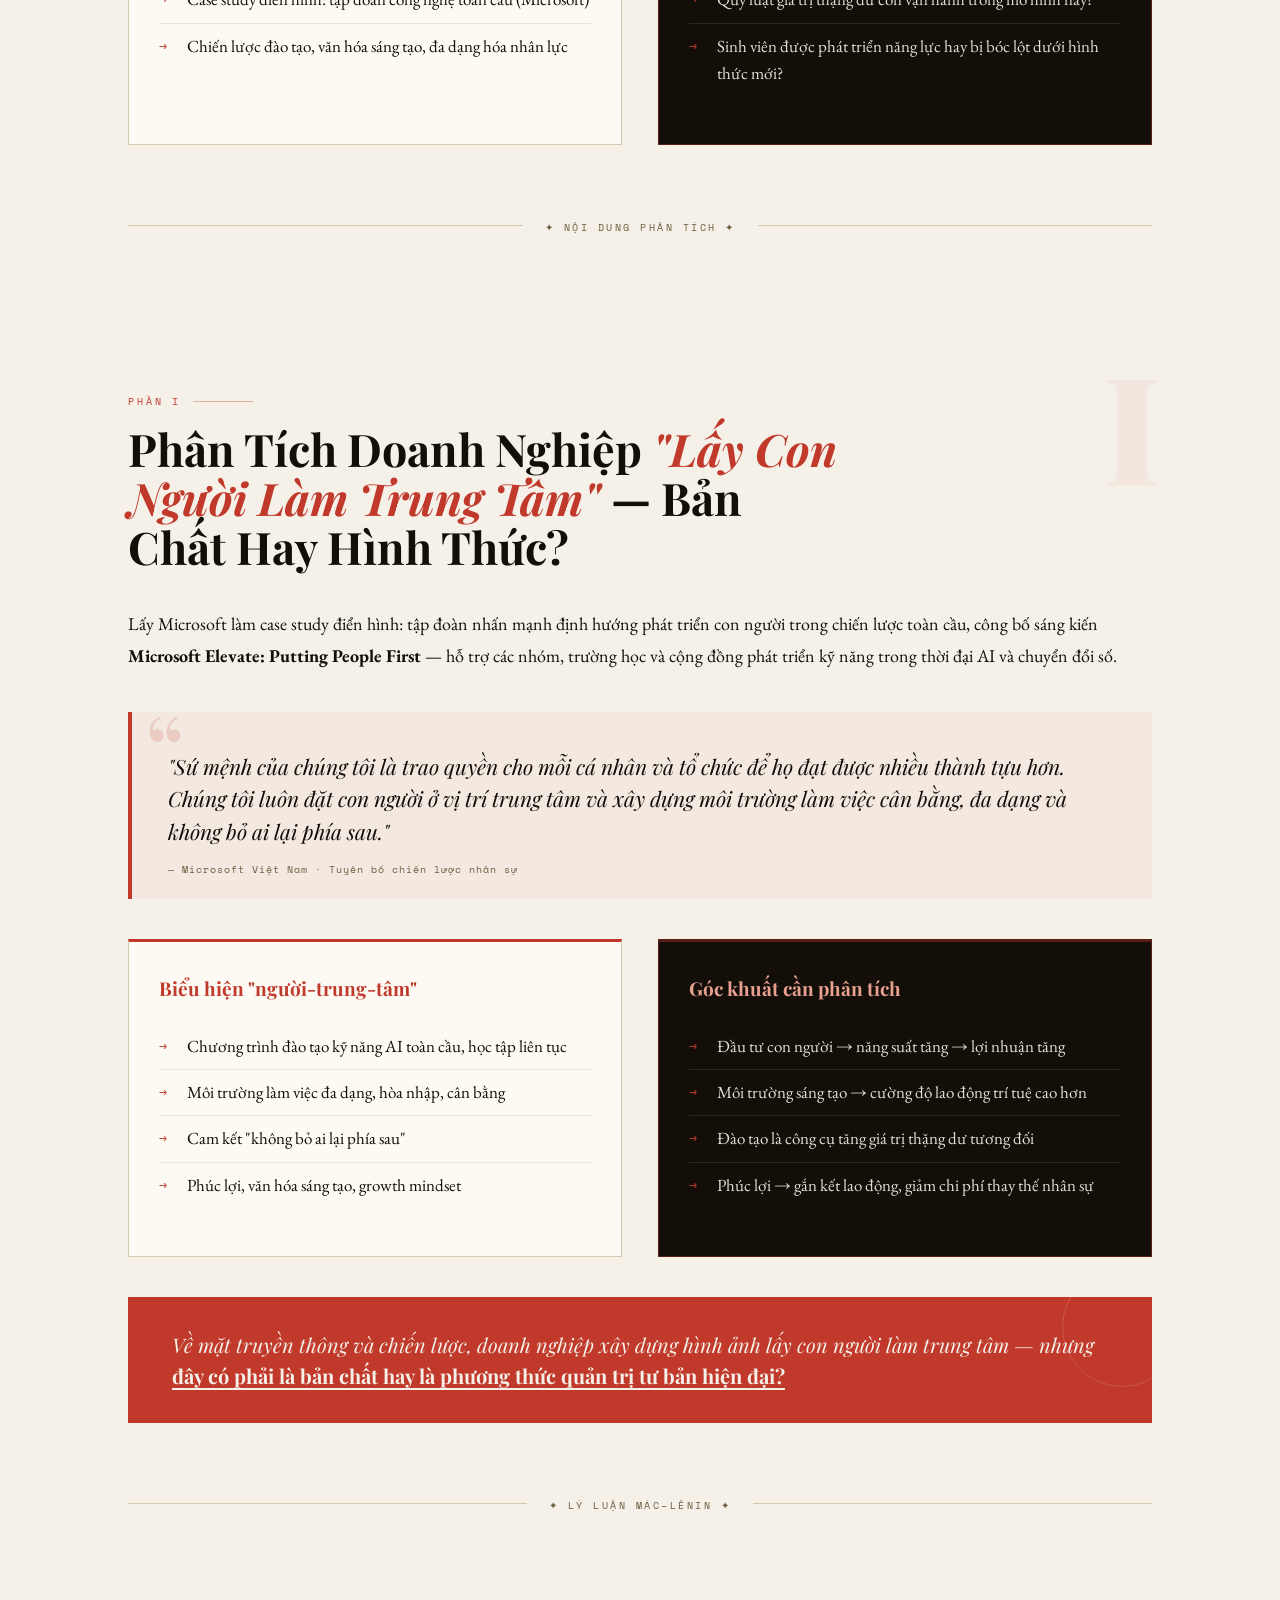
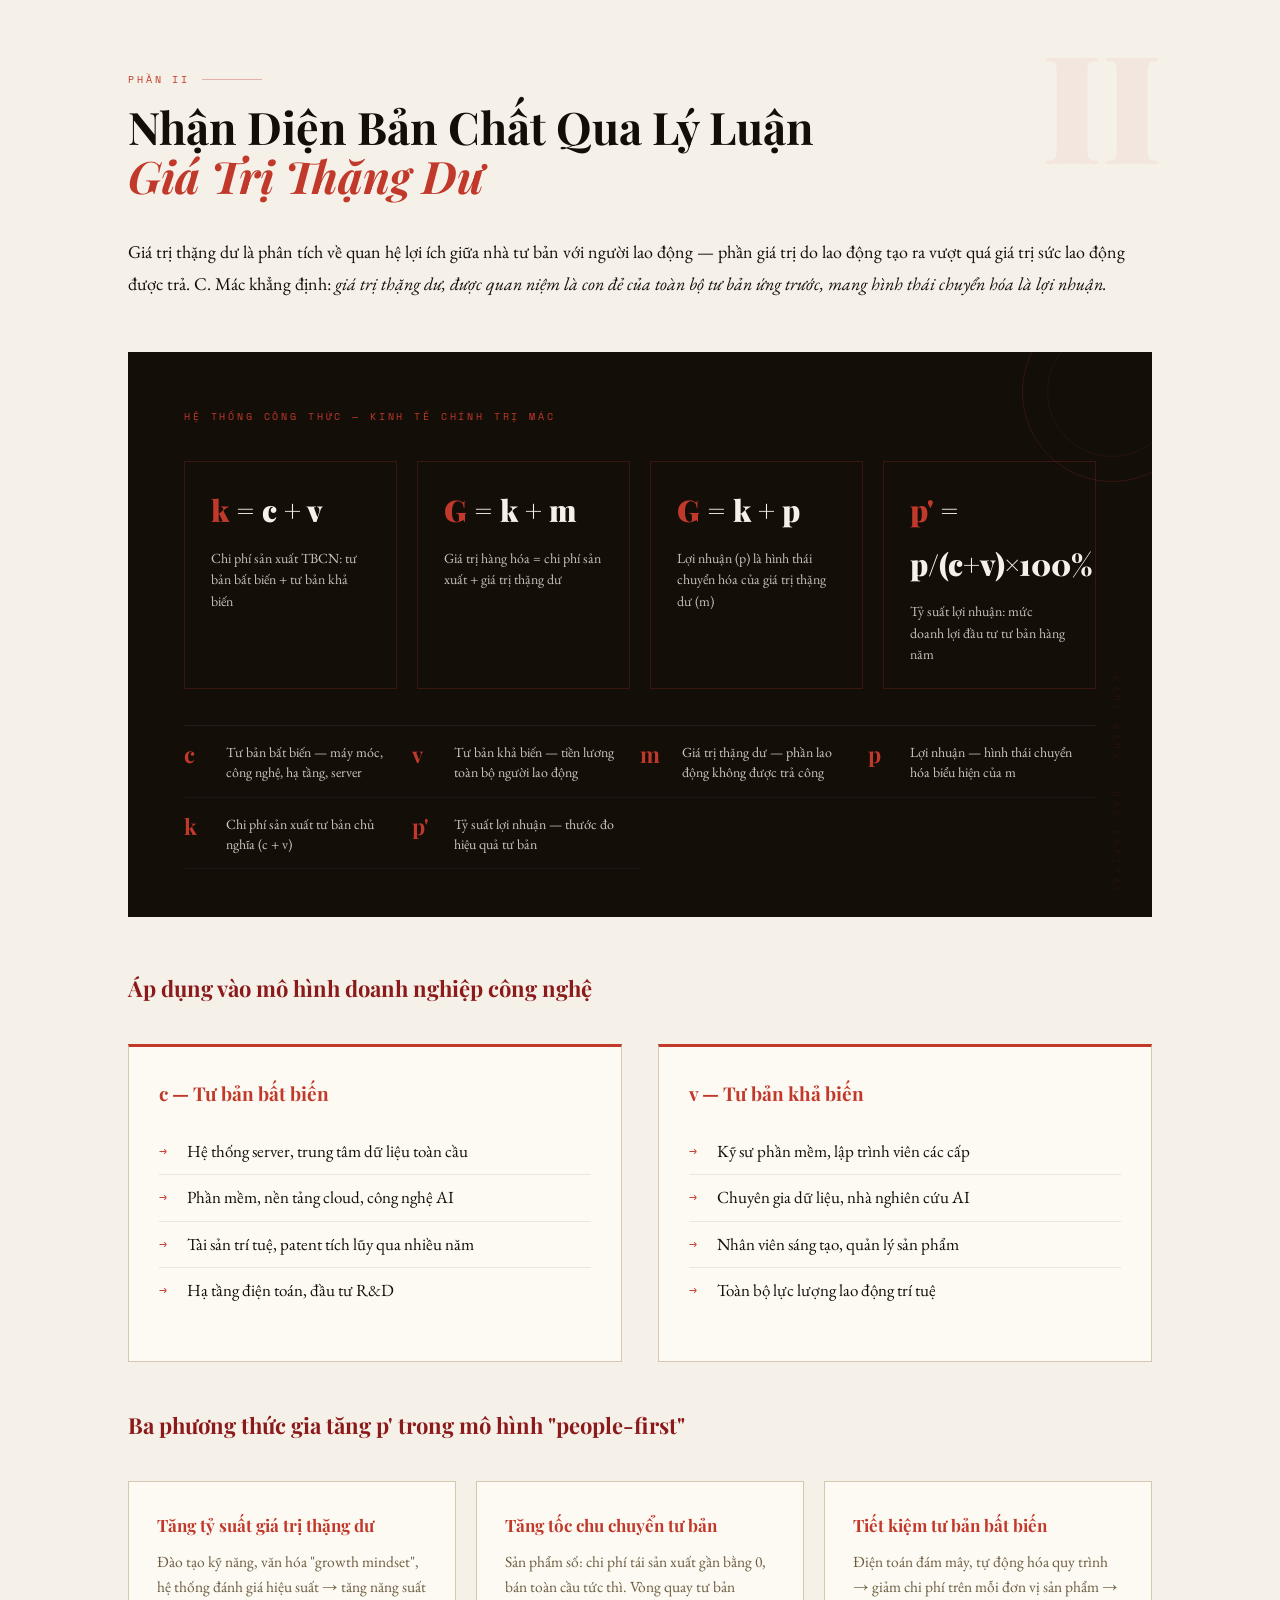
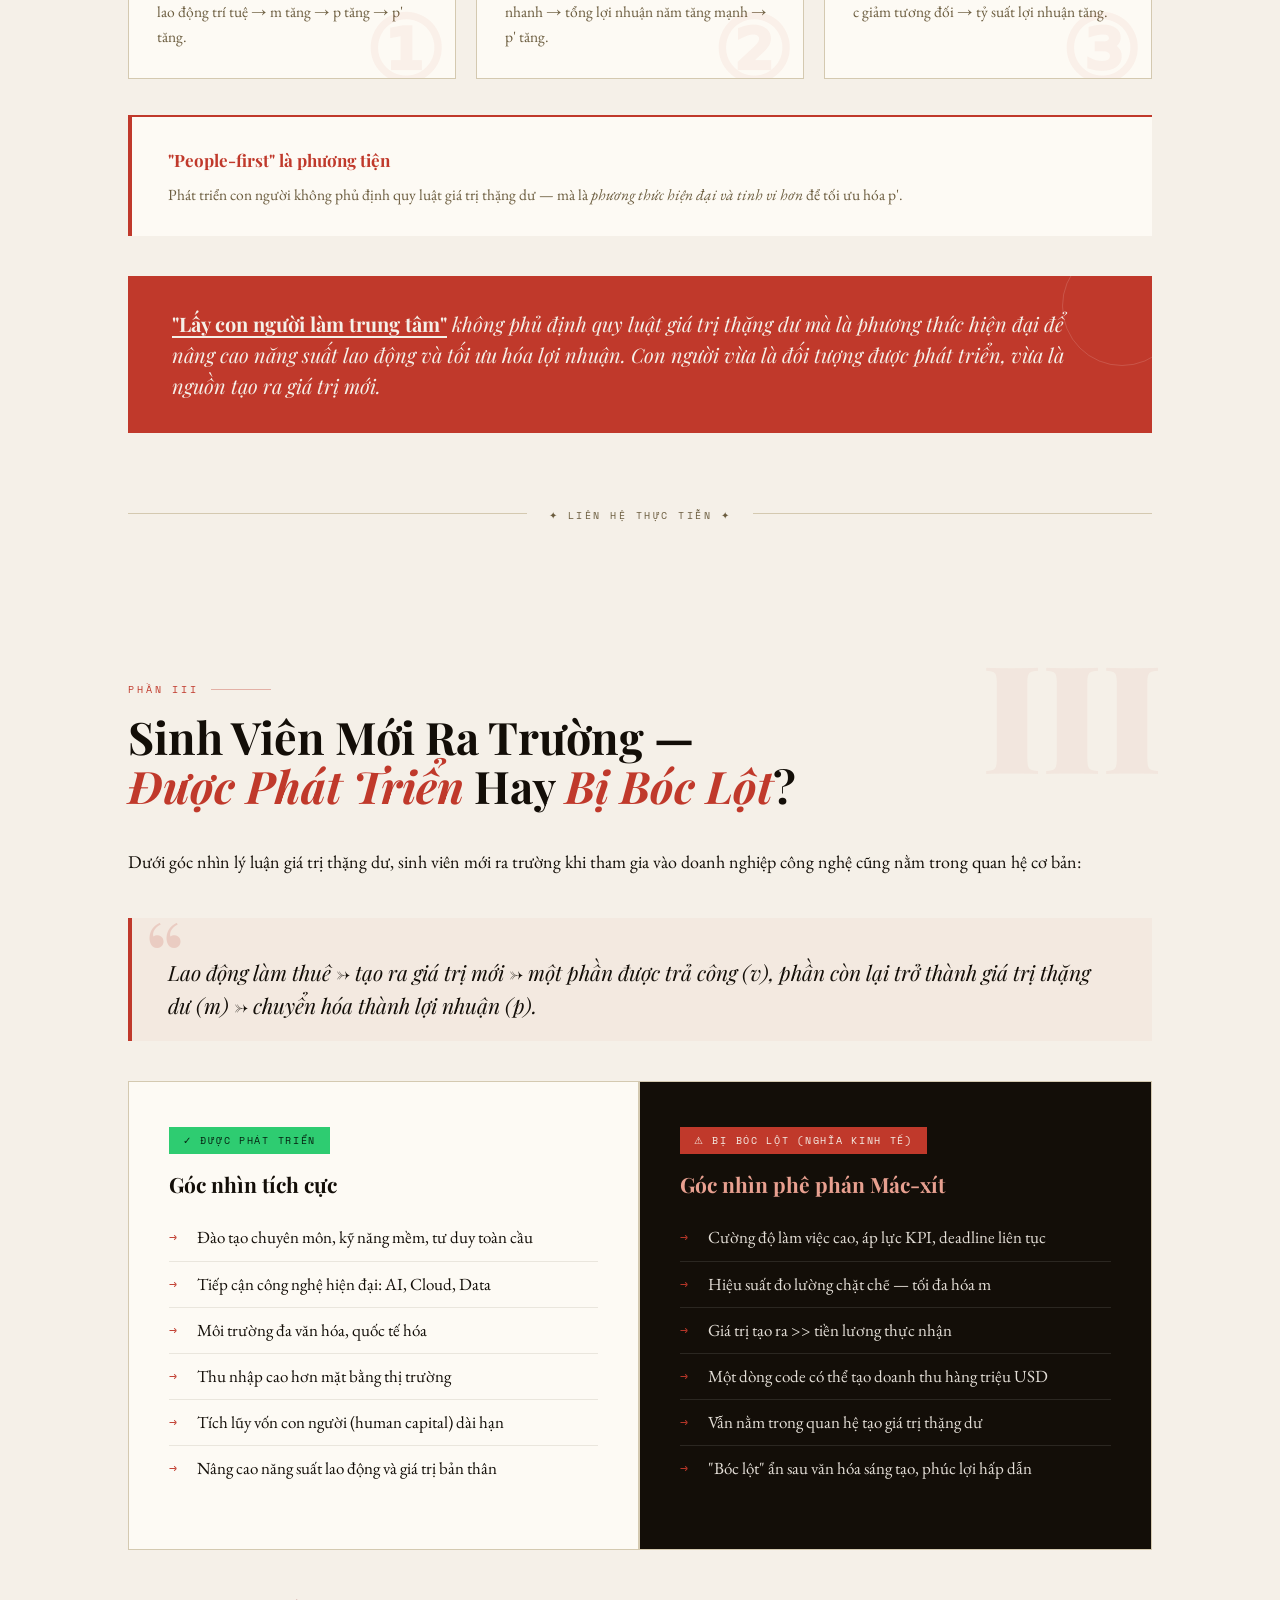
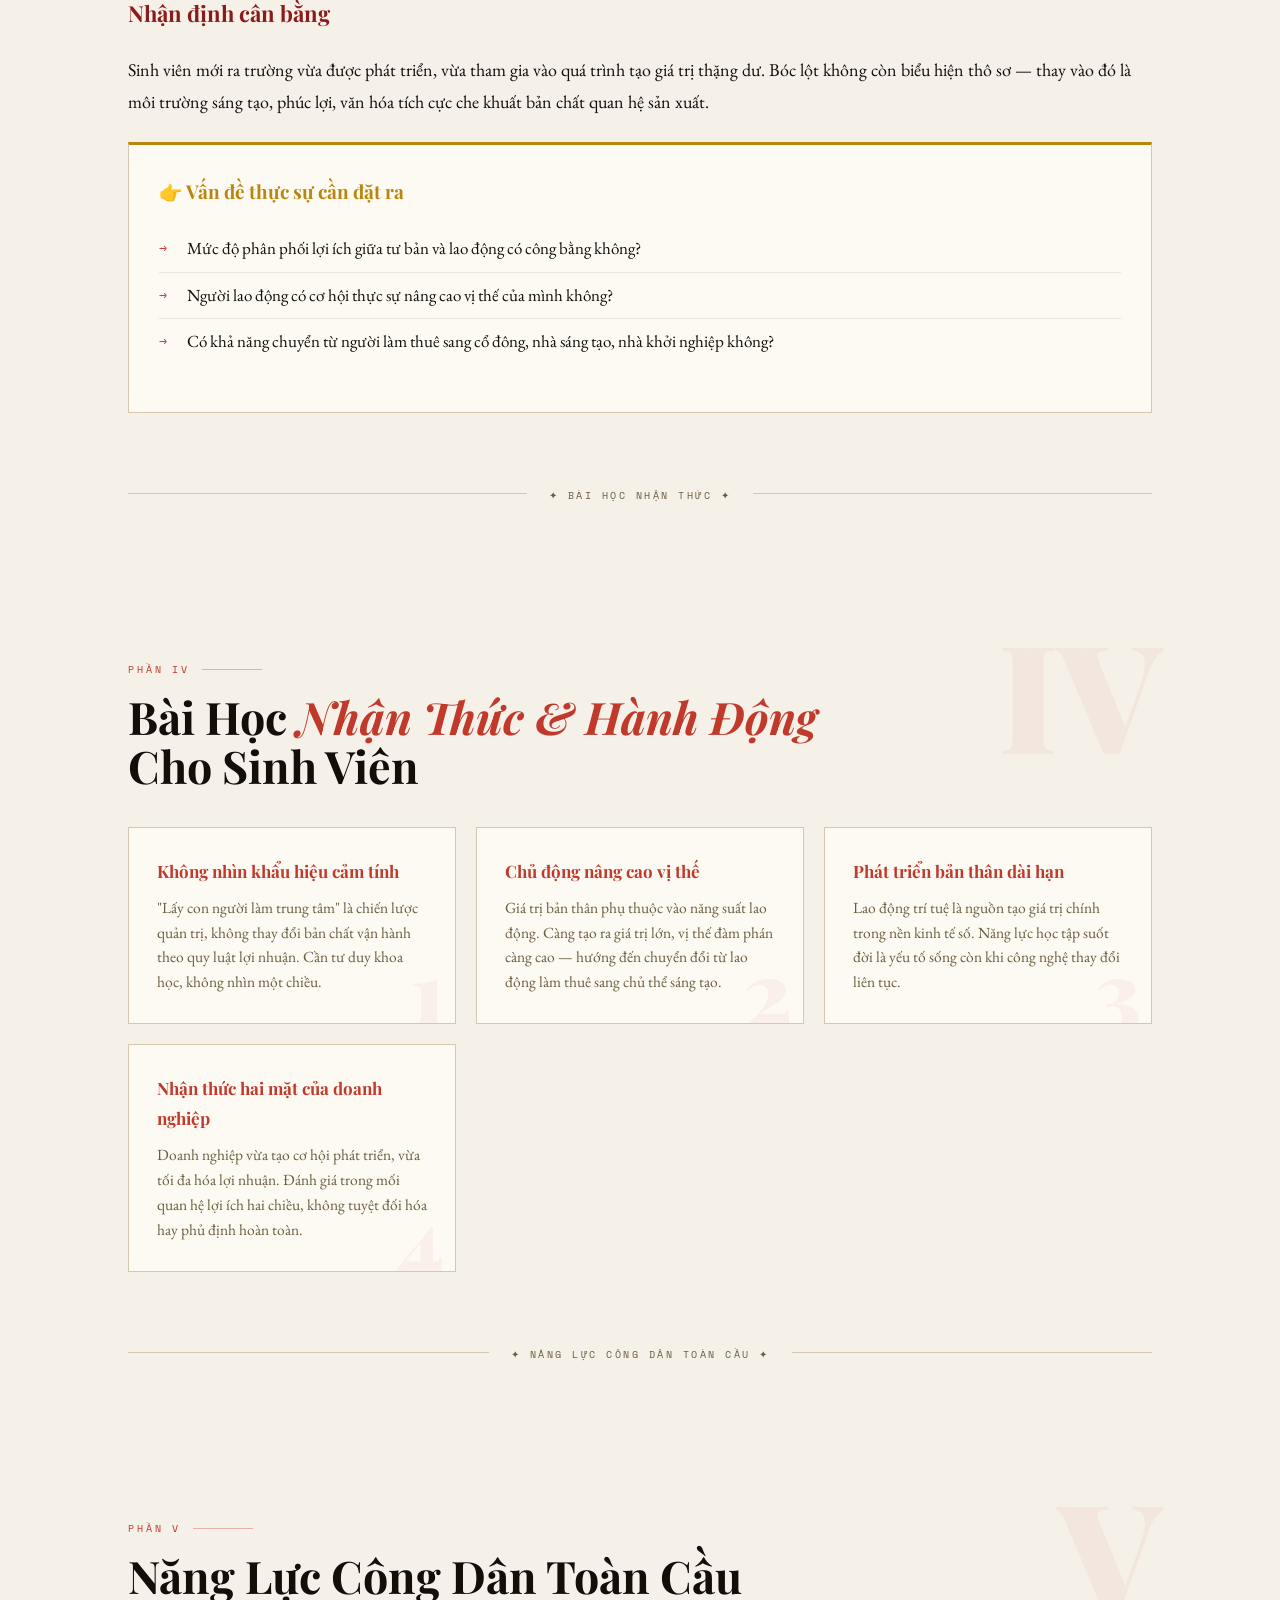
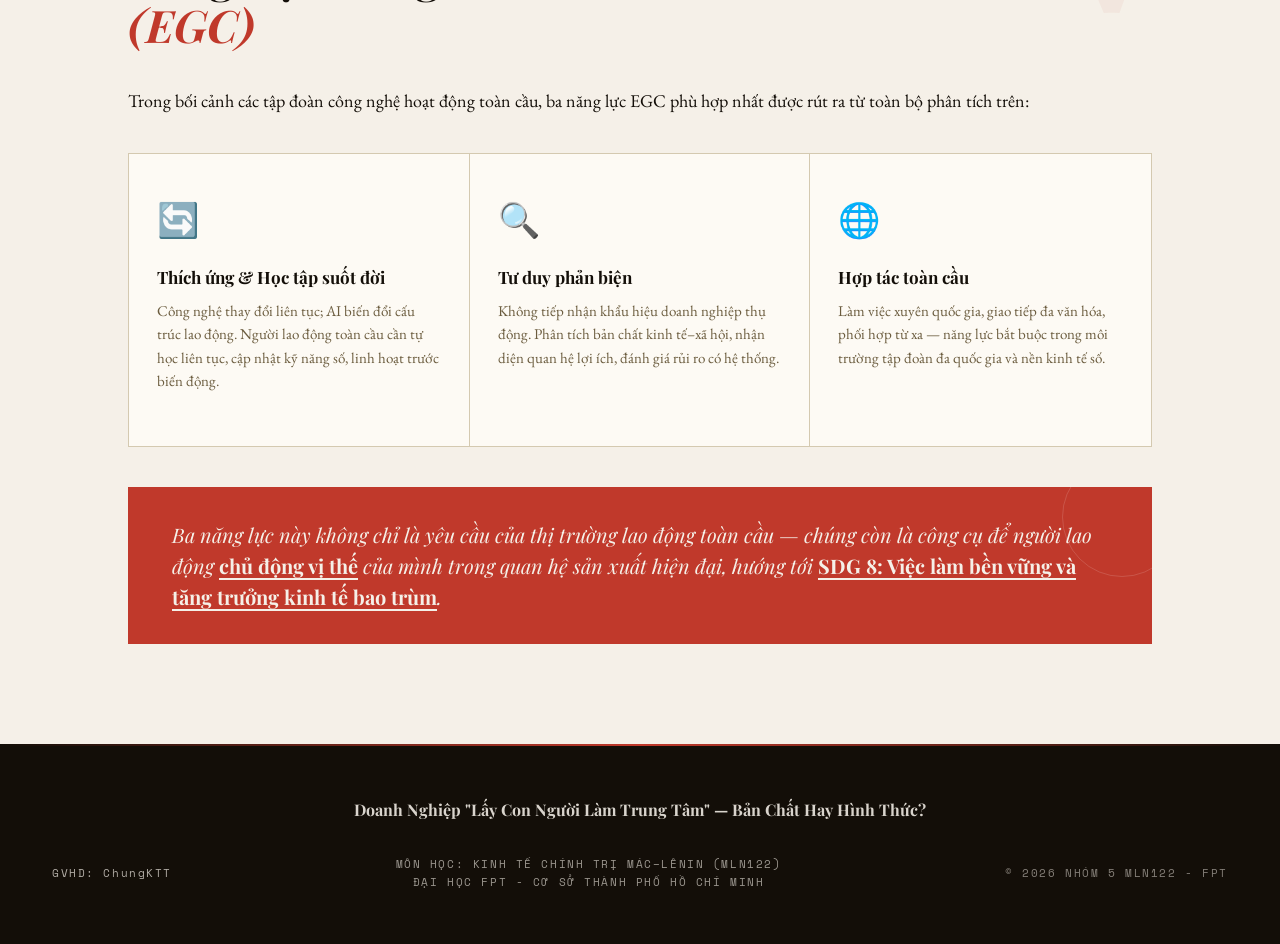
==== commit 6b03d51a: "update html" ====
--- a/triet-hoc-ktct.html
+++ b/triet-hoc-ktct.html
@@ -314,7 +314,7 @@
   <!-- CH V -->
   <section class="chapter reveal" id="ch5">
     <div class="ch-num">V</div>
-    <div class="ch-label">Phần V · Tùy chọn</div>
+    <div class="ch-label">Phần V</div>
     <h2 class="ch-title">Năng Lực Công Dân Toàn Cầu <em>(EGC)</em></h2>
 
     <p>Trong bối cảnh các tập đoàn công nghệ hoạt động toàn cầu, ba năng lực EGC phù hợp nhất được rút ra từ toàn bộ phân tích trên:</p>
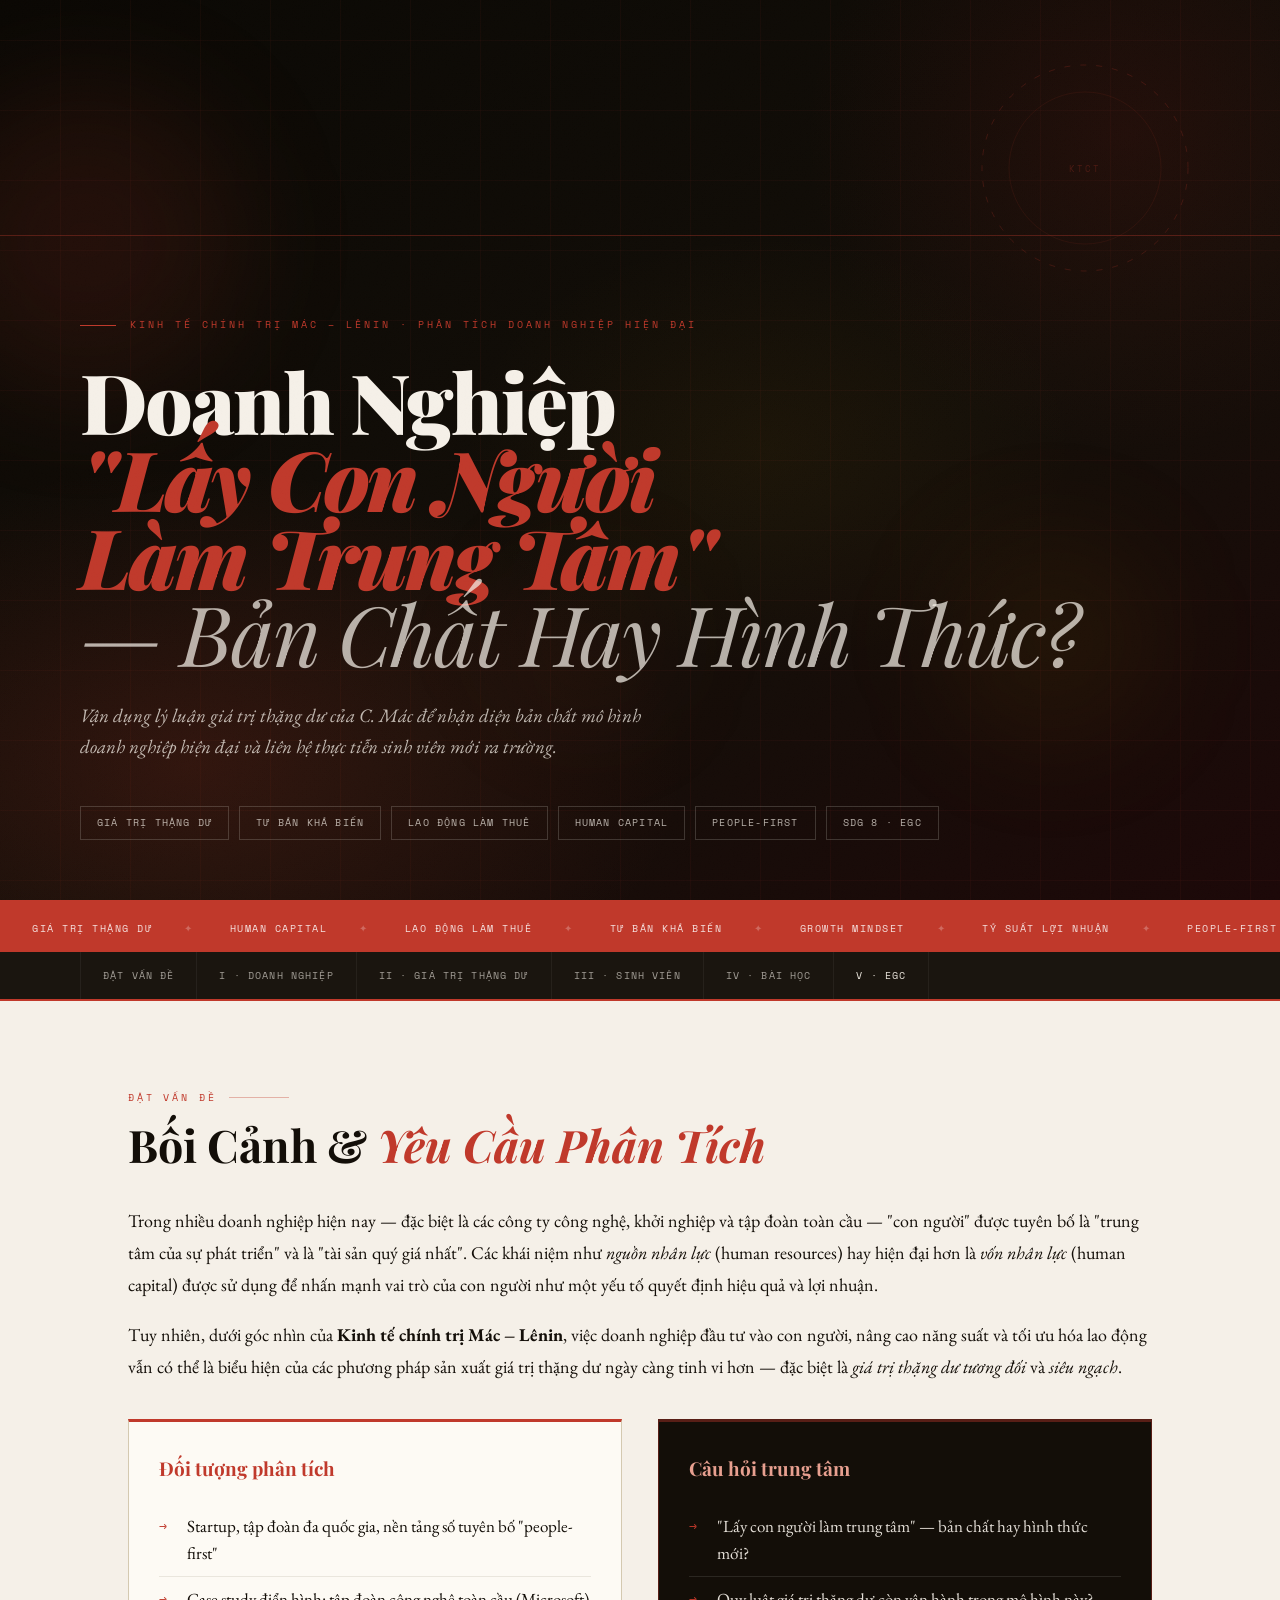
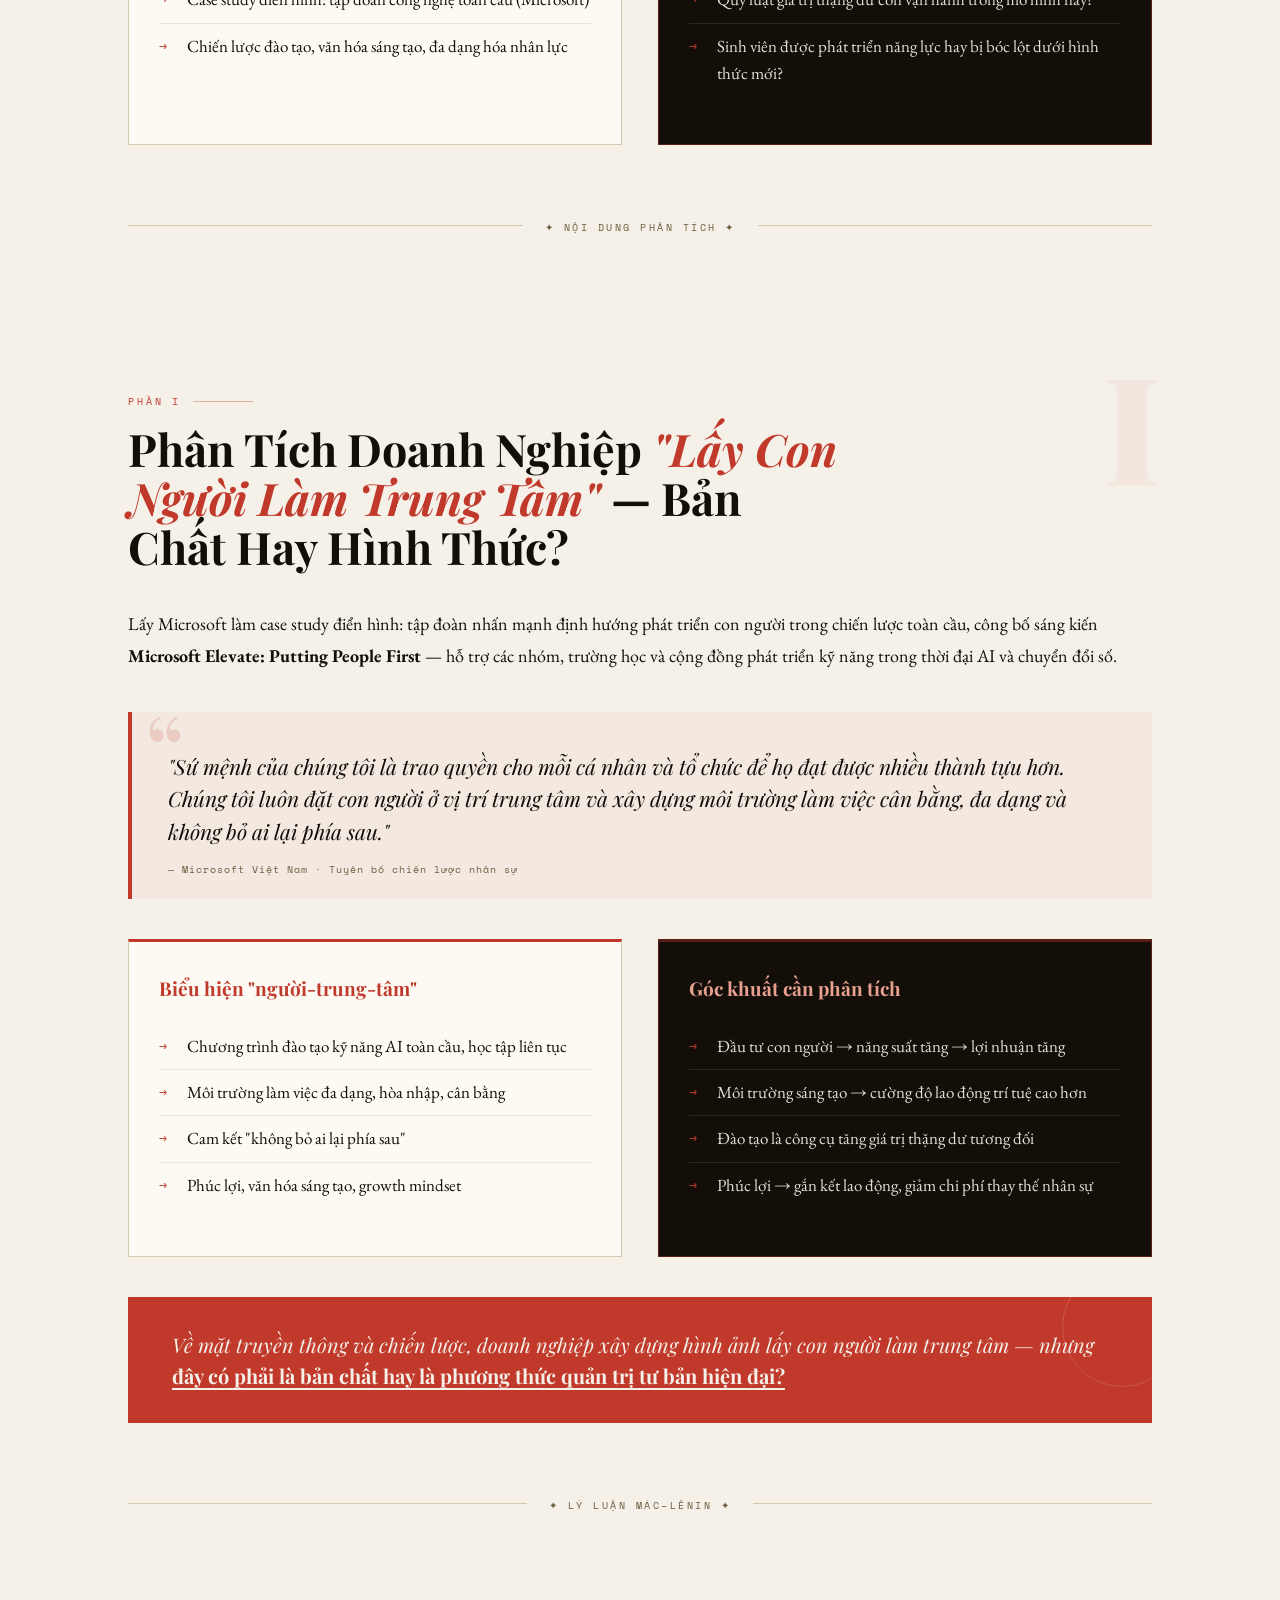
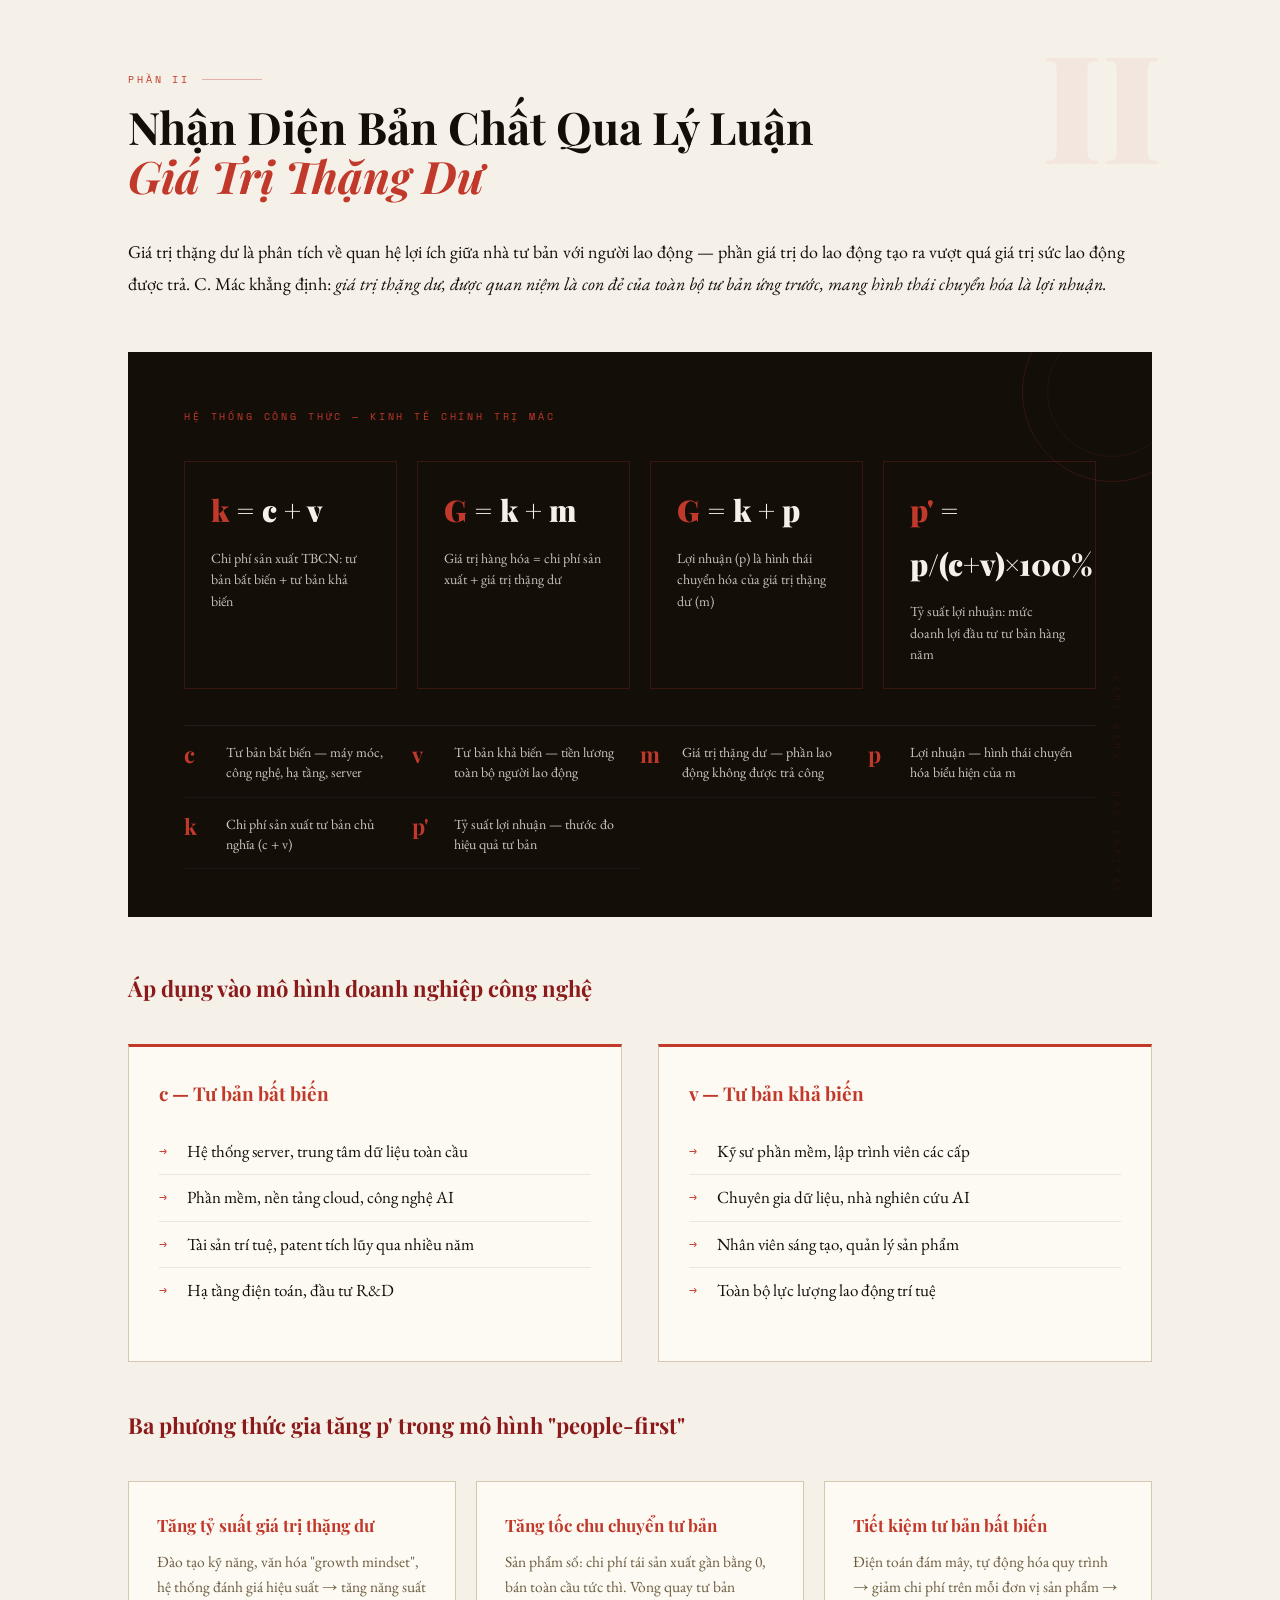
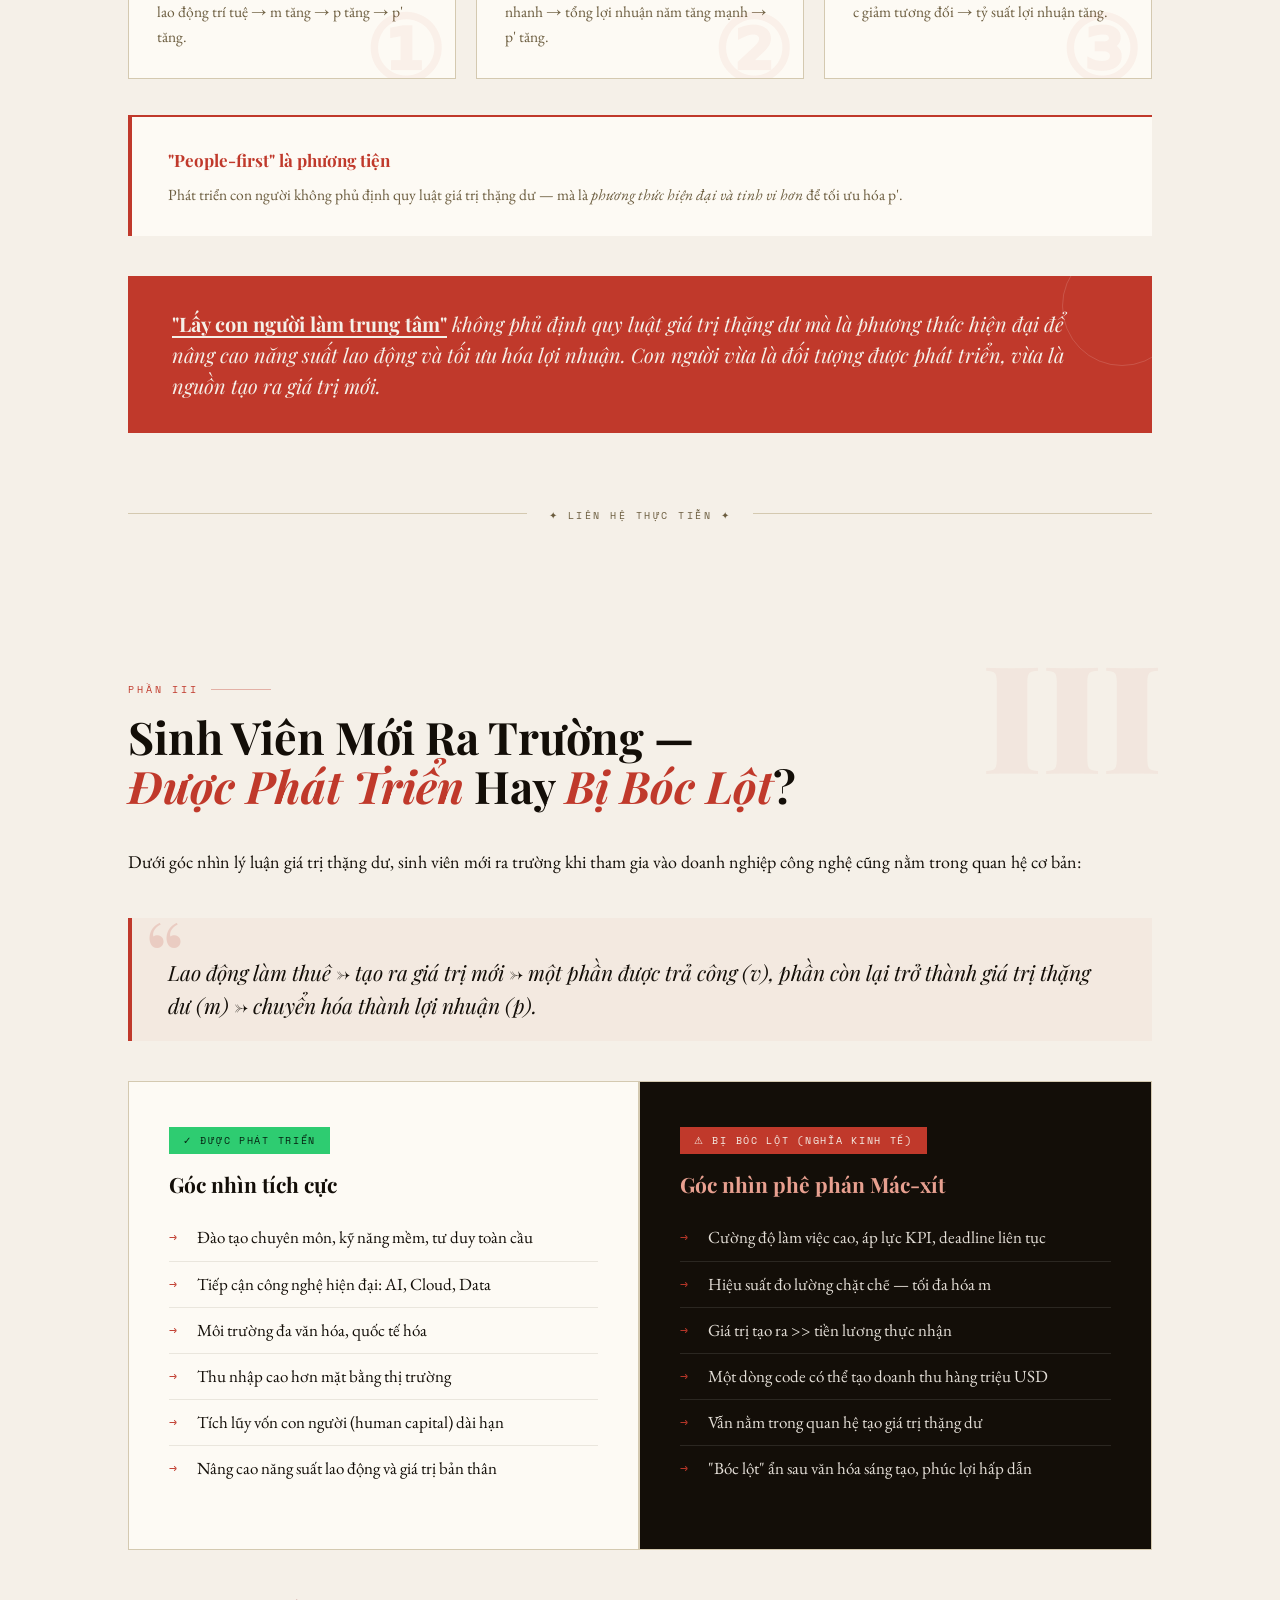
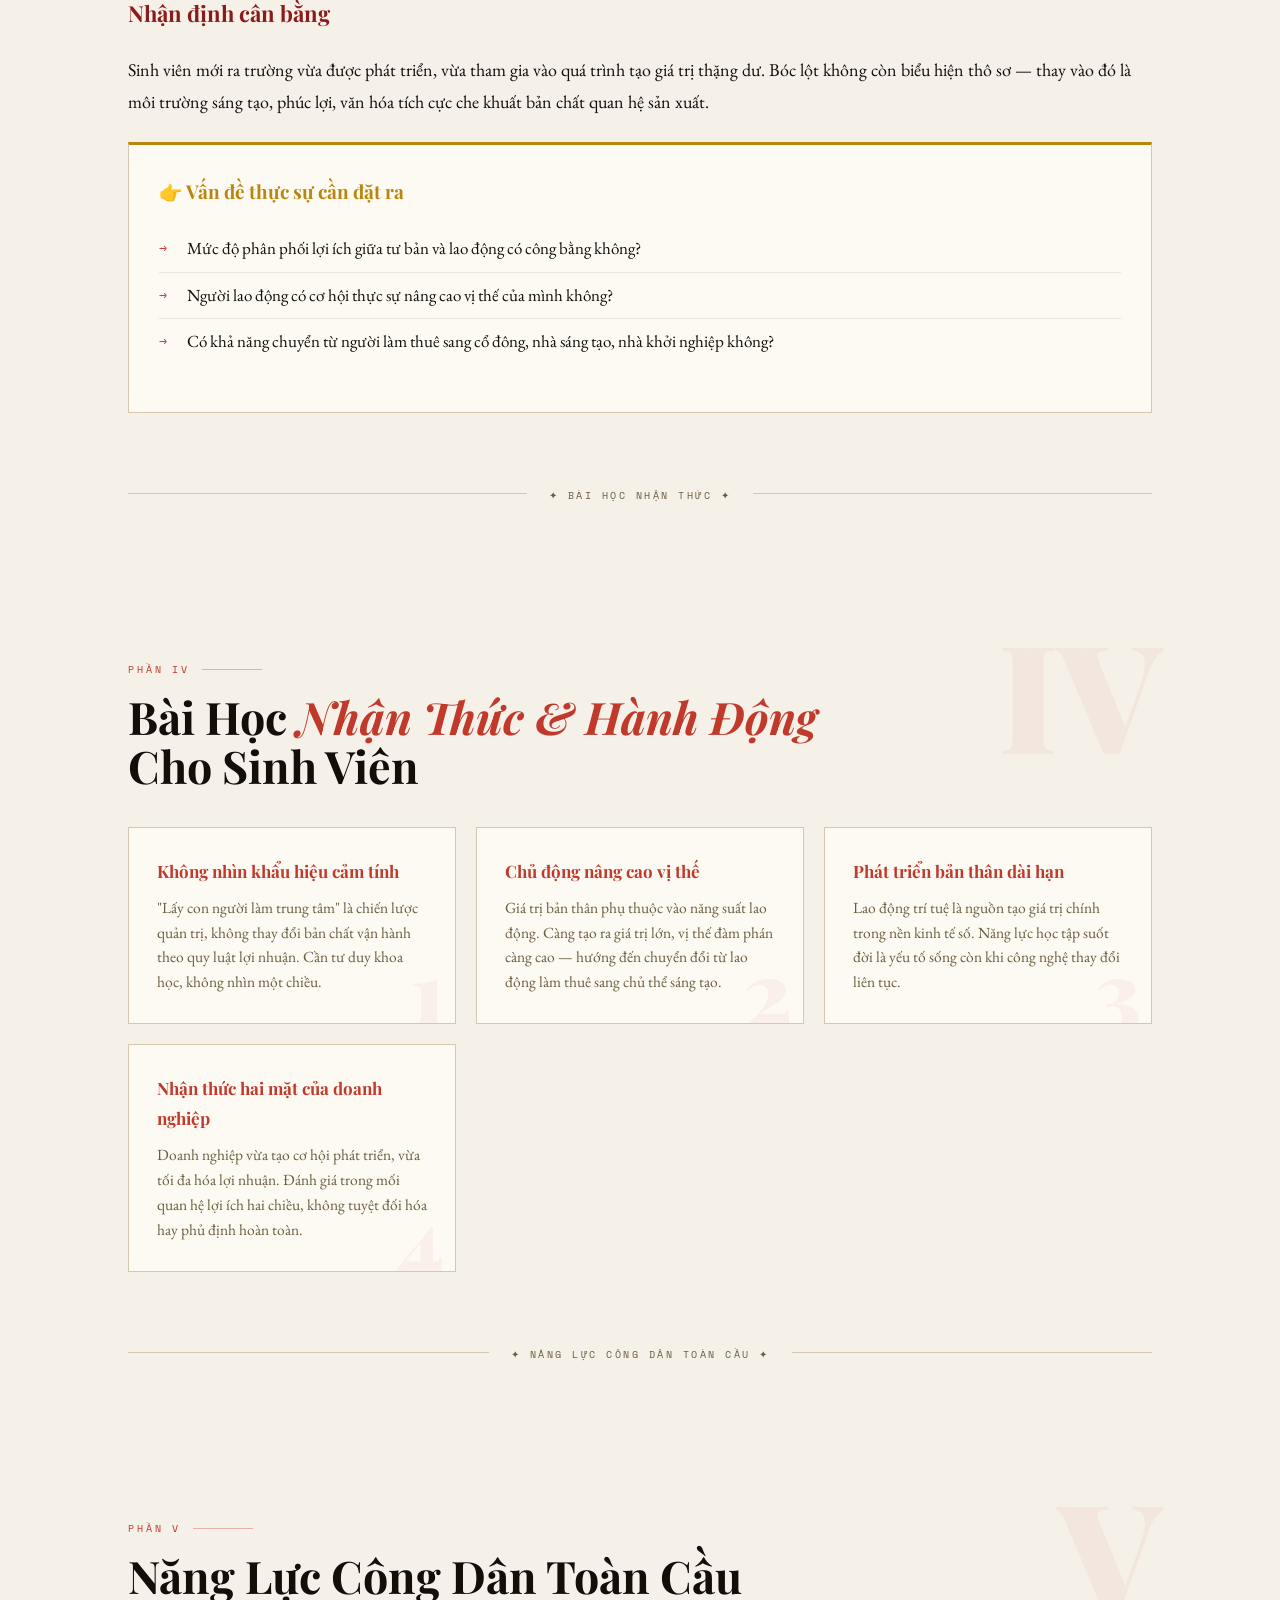
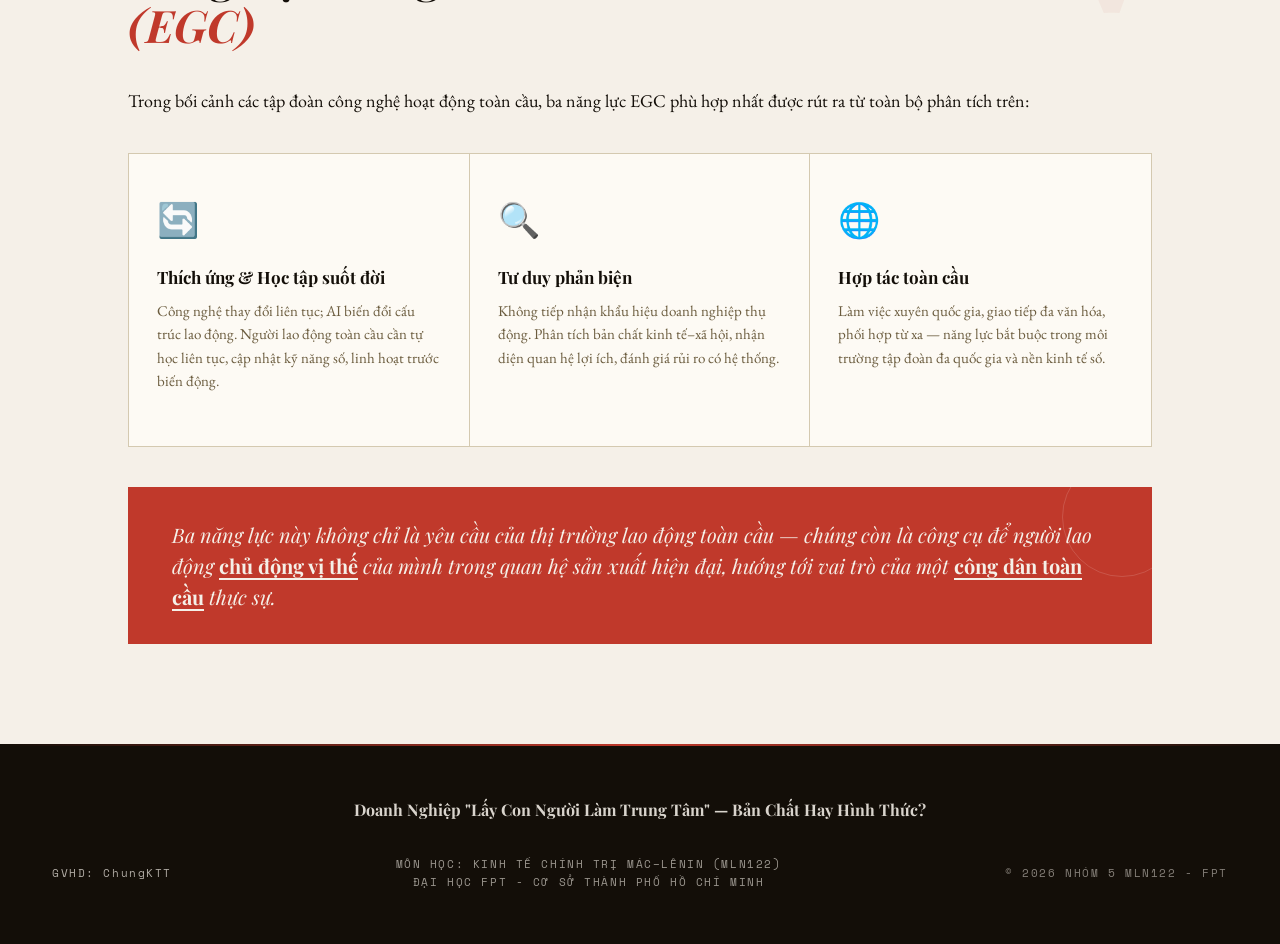
==== commit 73526bcb: "Update html" ====
--- a/triet-hoc-ktct.html
+++ b/triet-hoc-ktct.html
@@ -338,7 +338,7 @@
     </div>
 
     <div class="hl reveal">
-      <p>Ba năng lực này không chỉ là yêu cầu của thị trường lao động toàn cầu — chúng còn là công cụ để người lao động <strong>chủ động vị thế</strong> của mình trong quan hệ sản xuất hiện đại, hướng tới <strong>SDG 8: Việc làm bền vững và tăng trưởng kinh tế bao trùm</strong>.</p>
+      <p>Ba năng lực này không chỉ là yêu cầu của thị trường lao động toàn cầu — chúng còn là công cụ để người lao động <strong>chủ động vị thế</strong> của mình trong quan hệ sản xuất hiện đại, hướng tới vai trò của một <strong>công dân toàn cầu</strong> thực sự.</p>
     </div>
   </section>
 
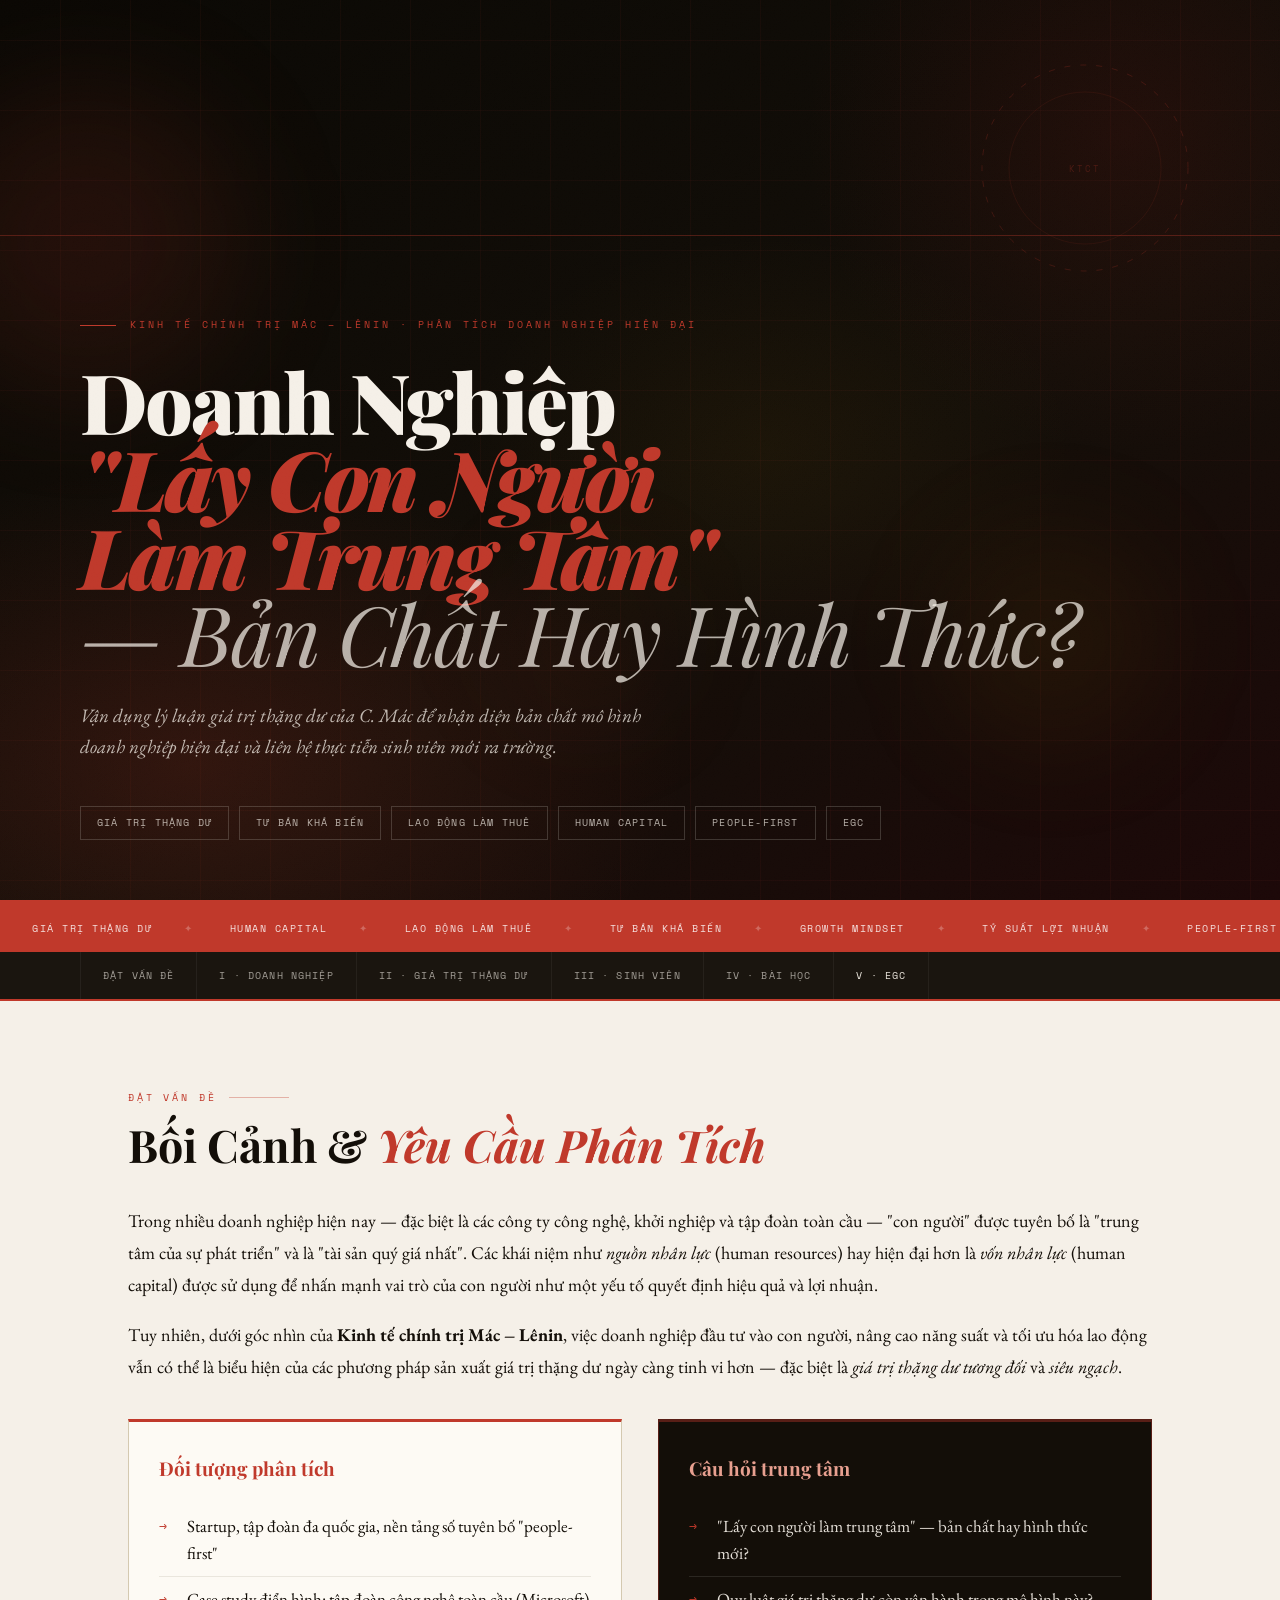
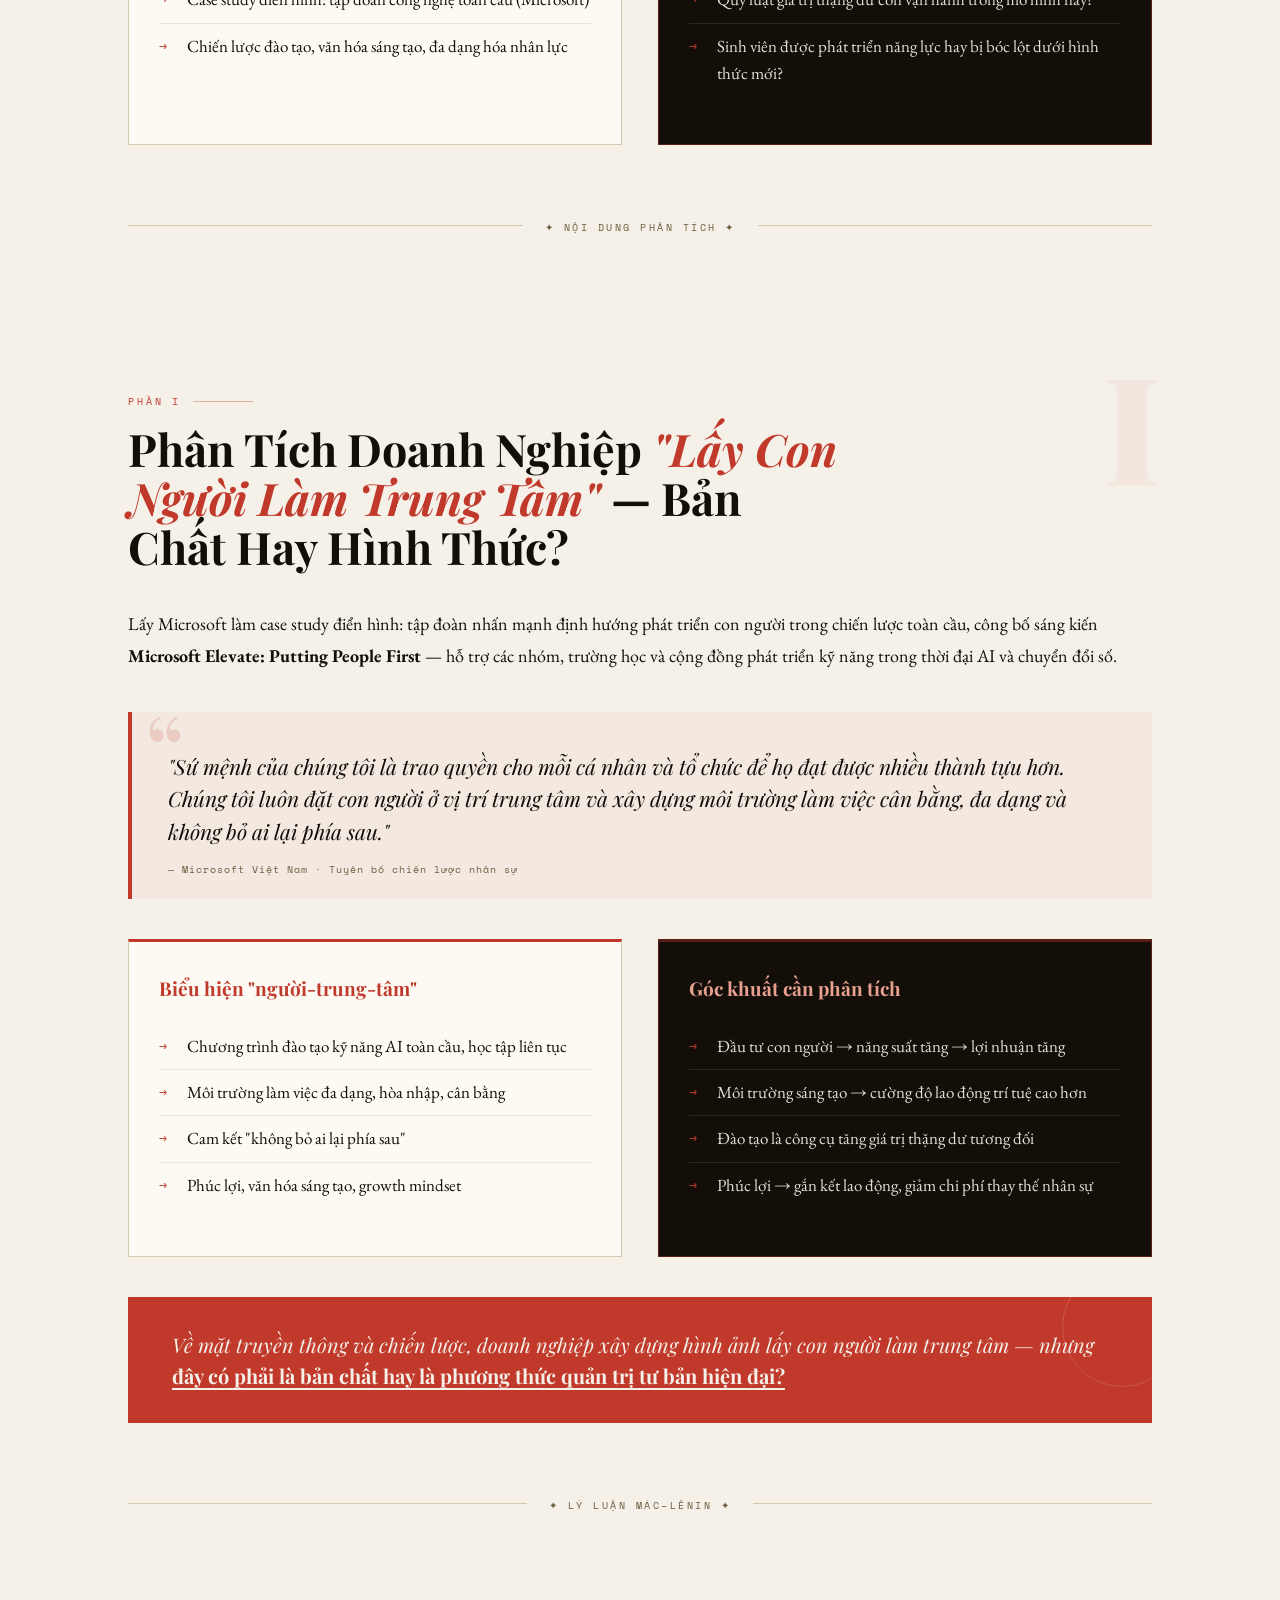
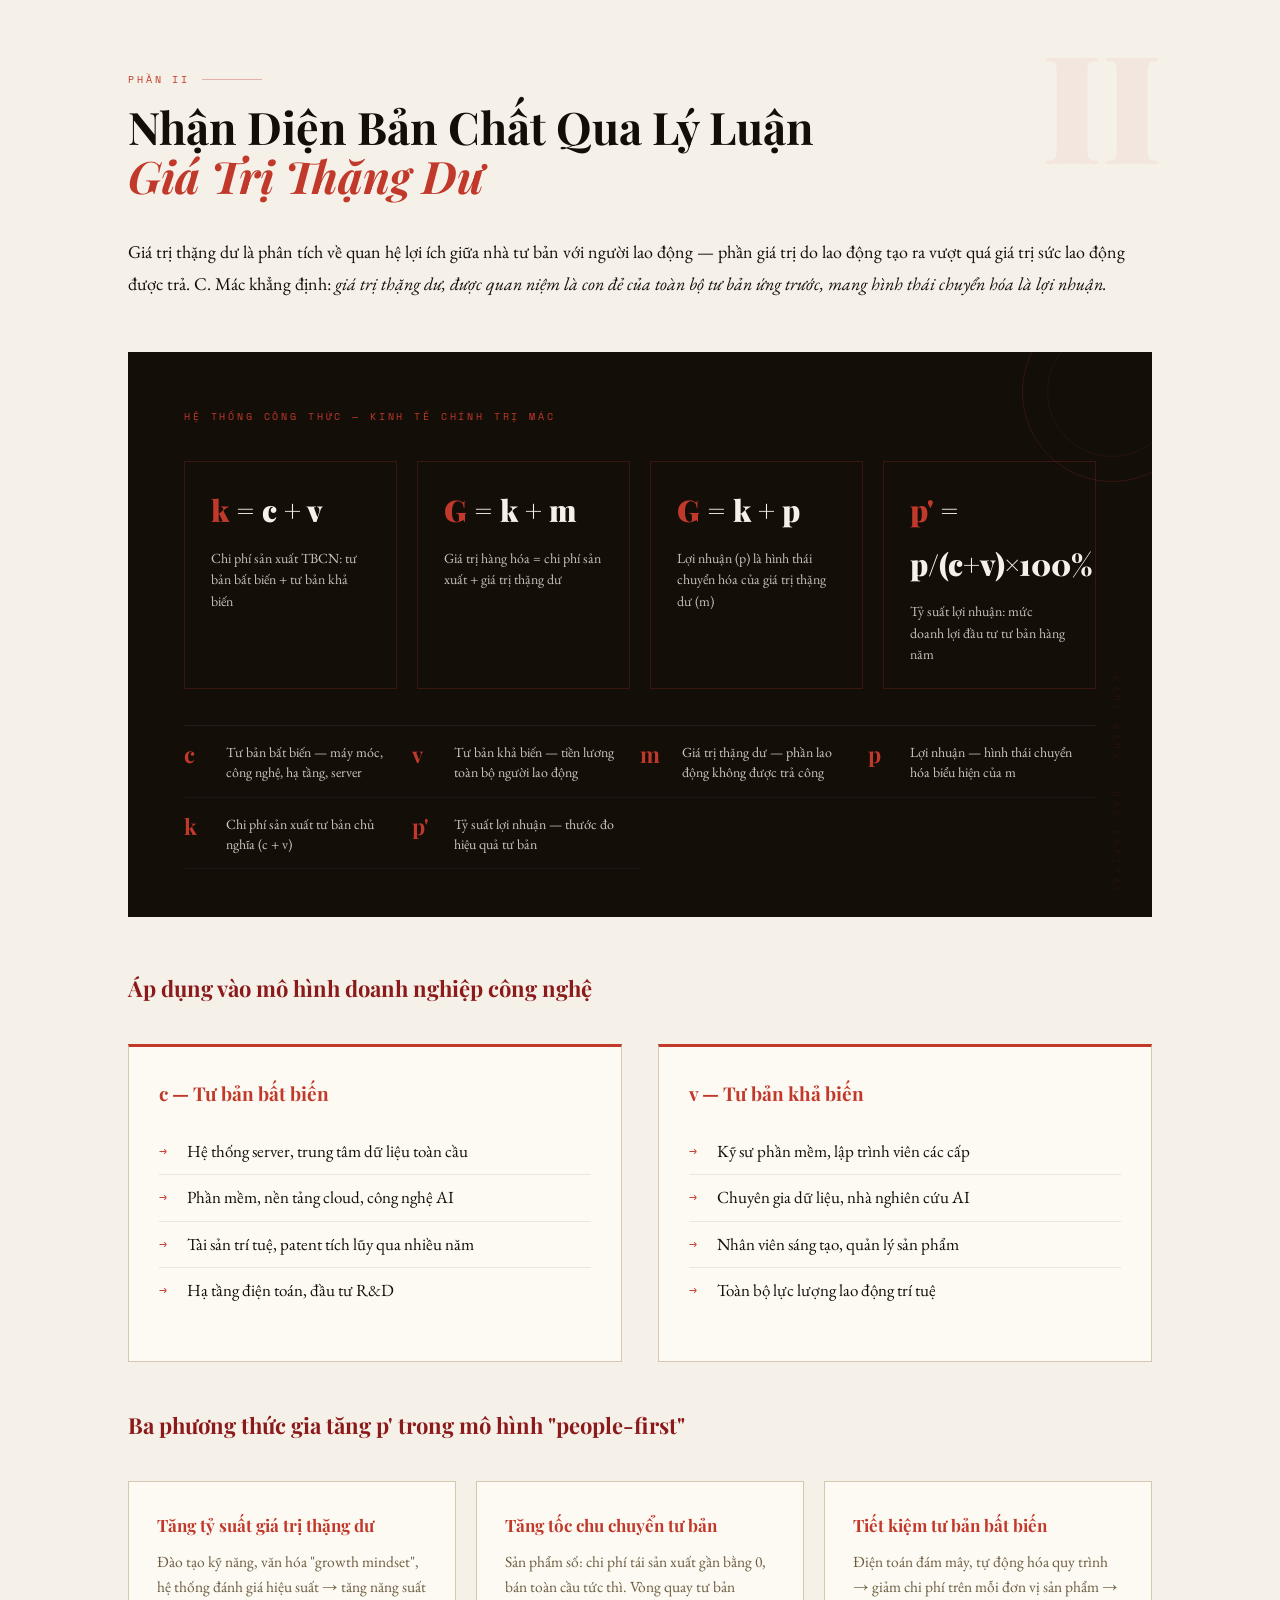
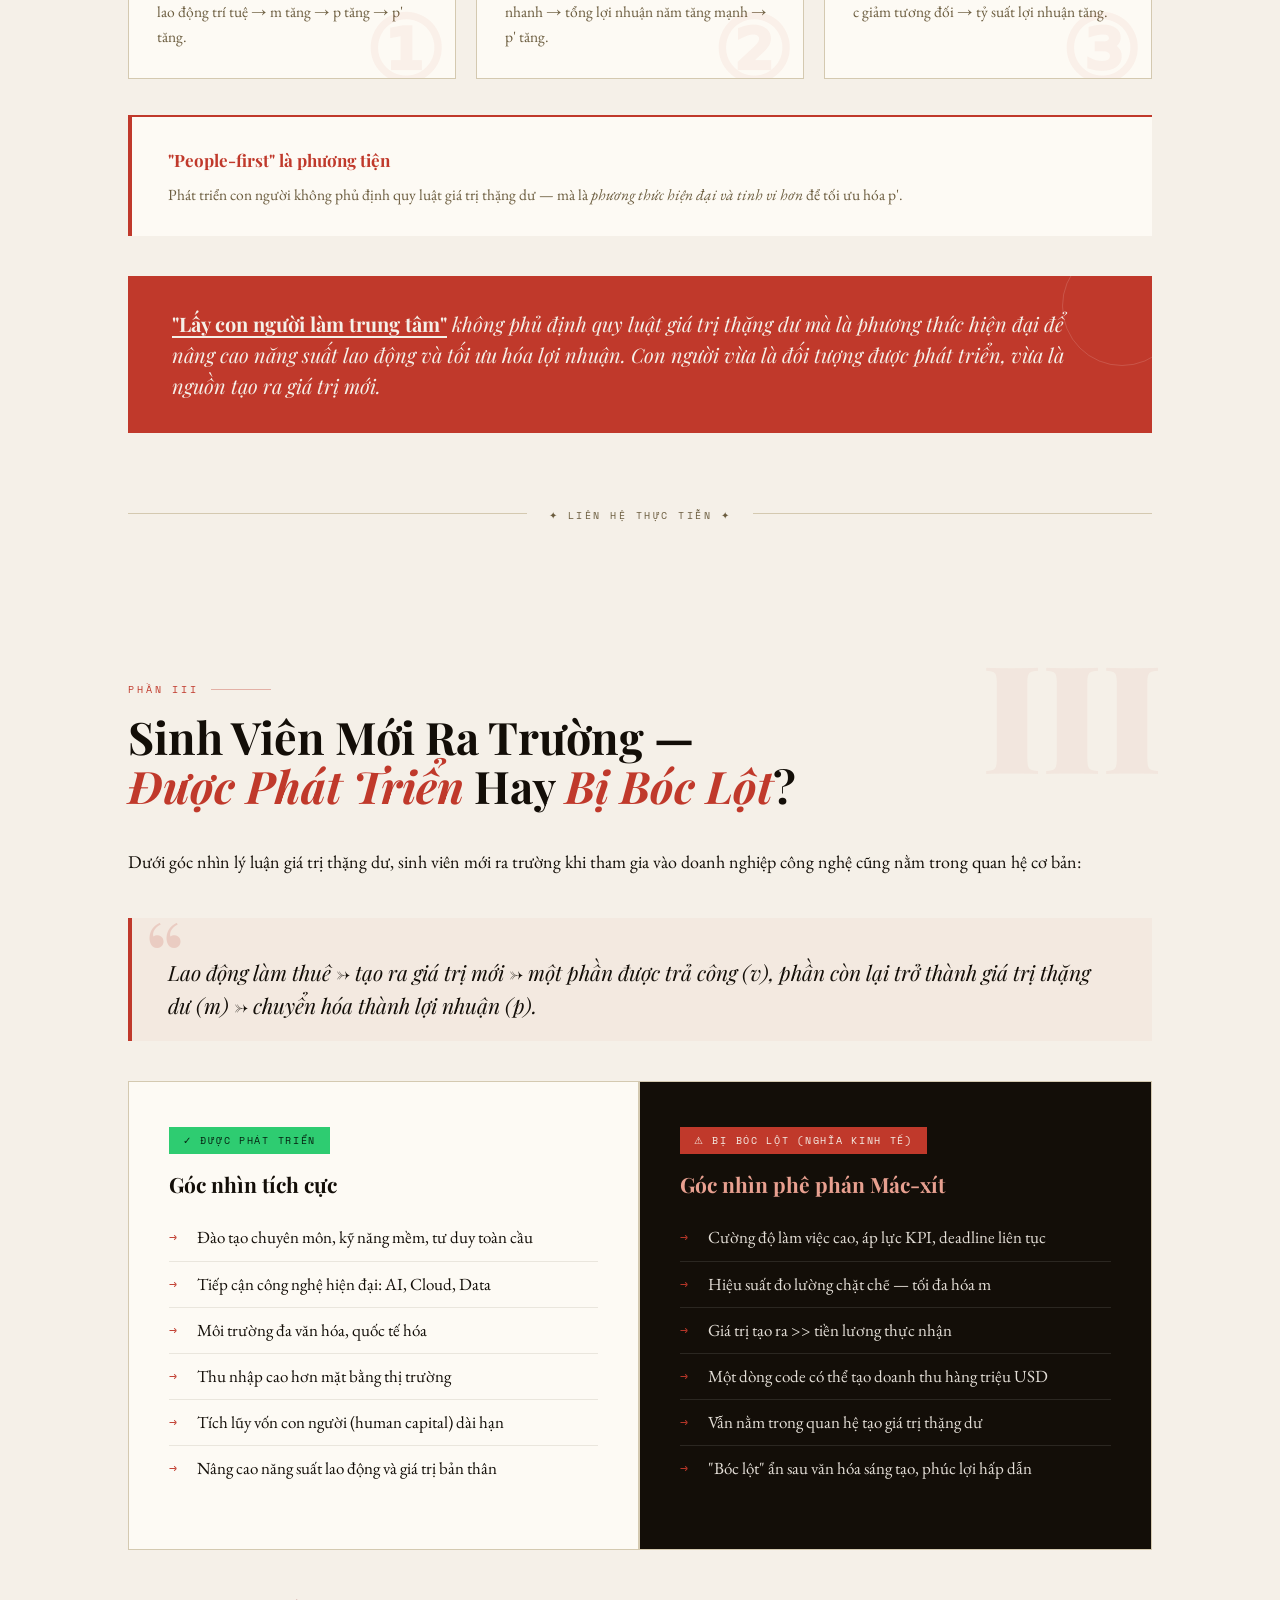
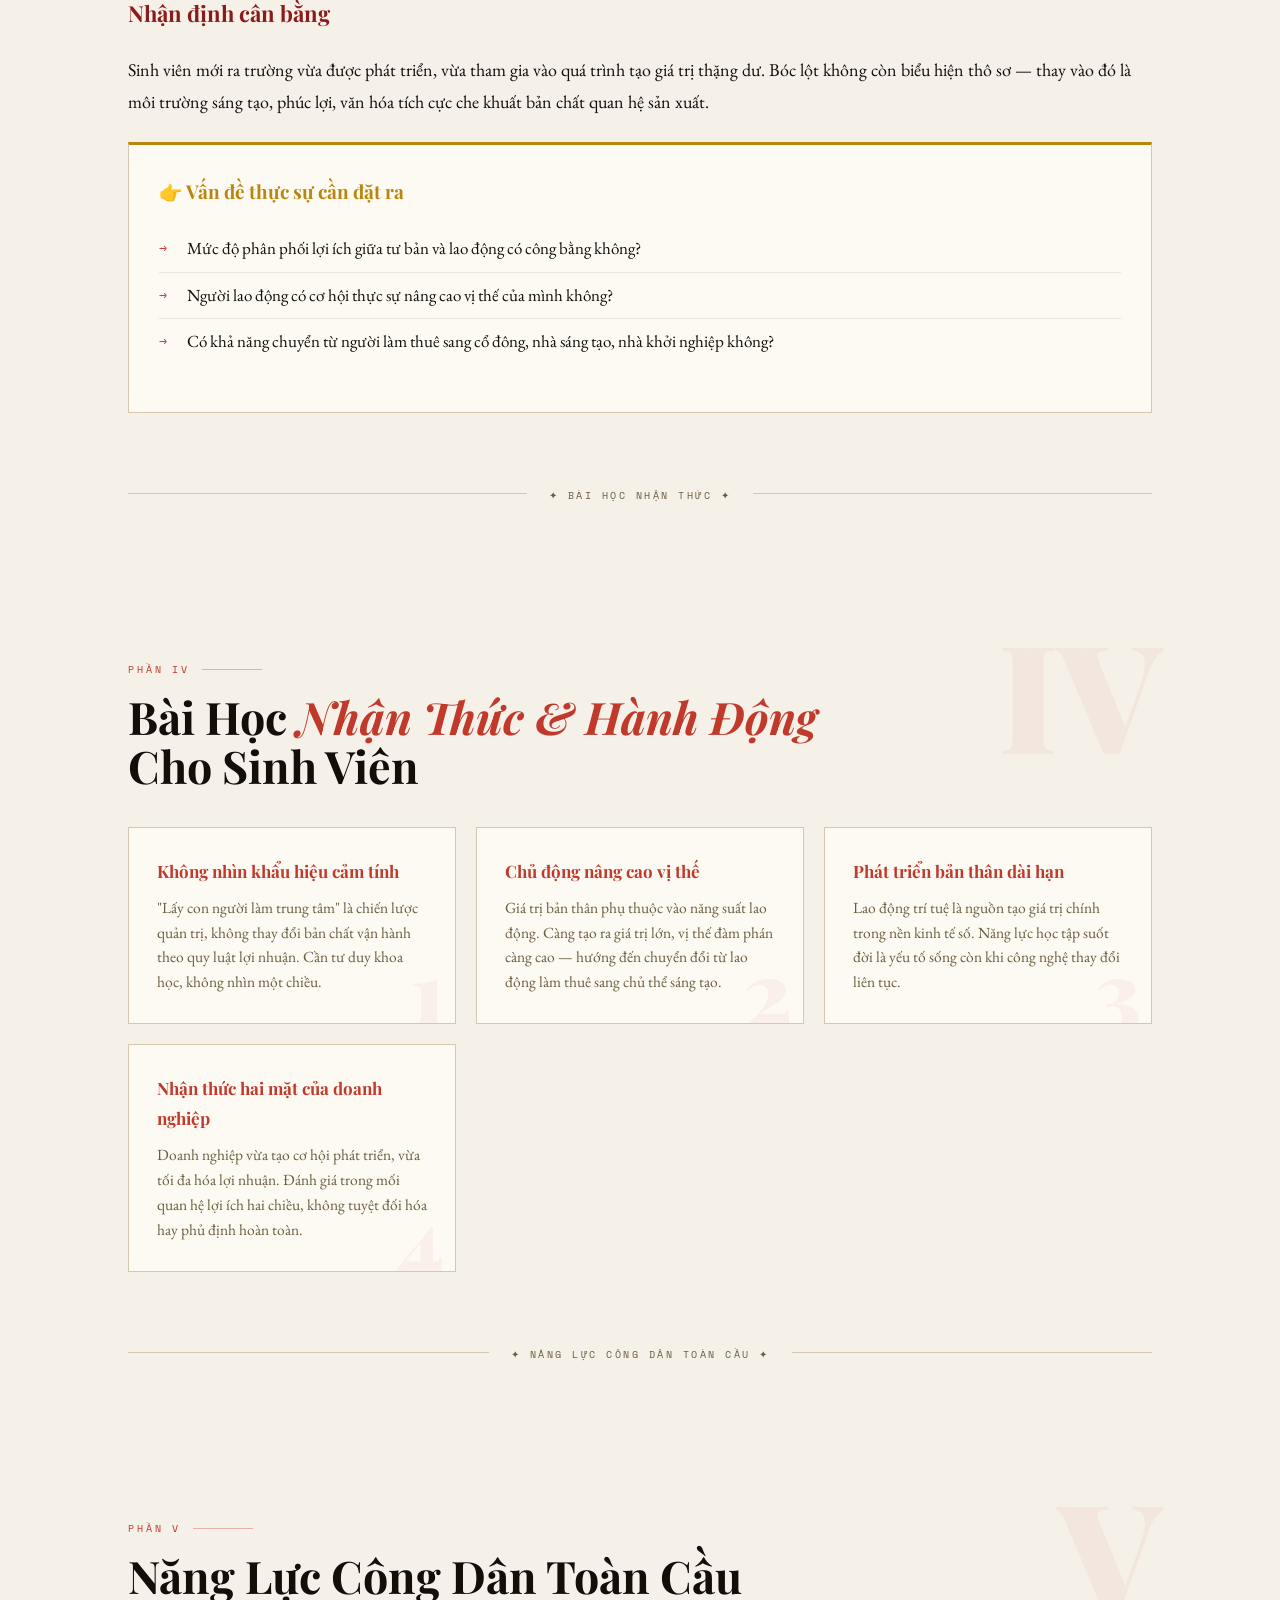
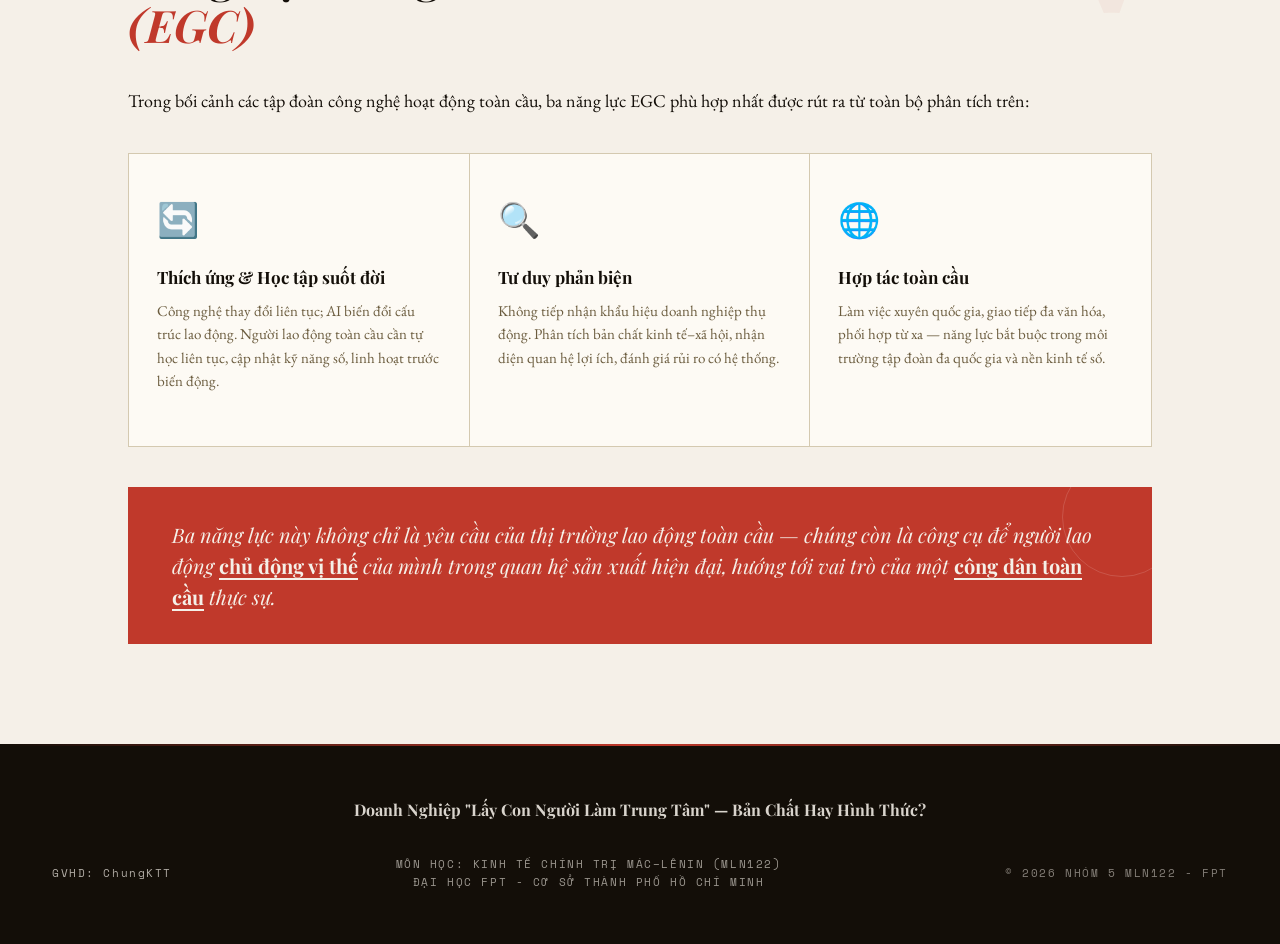
==== commit 2a54a58d: "update html" ====
--- a/triet-hoc-ktct.html
+++ b/triet-hoc-ktct.html
@@ -40,7 +40,7 @@
       <span class="tag">Lao động làm thuê</span>
       <span class="tag">Human Capital</span>
       <span class="tag">People-First</span>
-      <span class="tag">SDG 8 · EGC</span>
+      <span class="tag">EGC</span>
     </div>
   </div>
 
